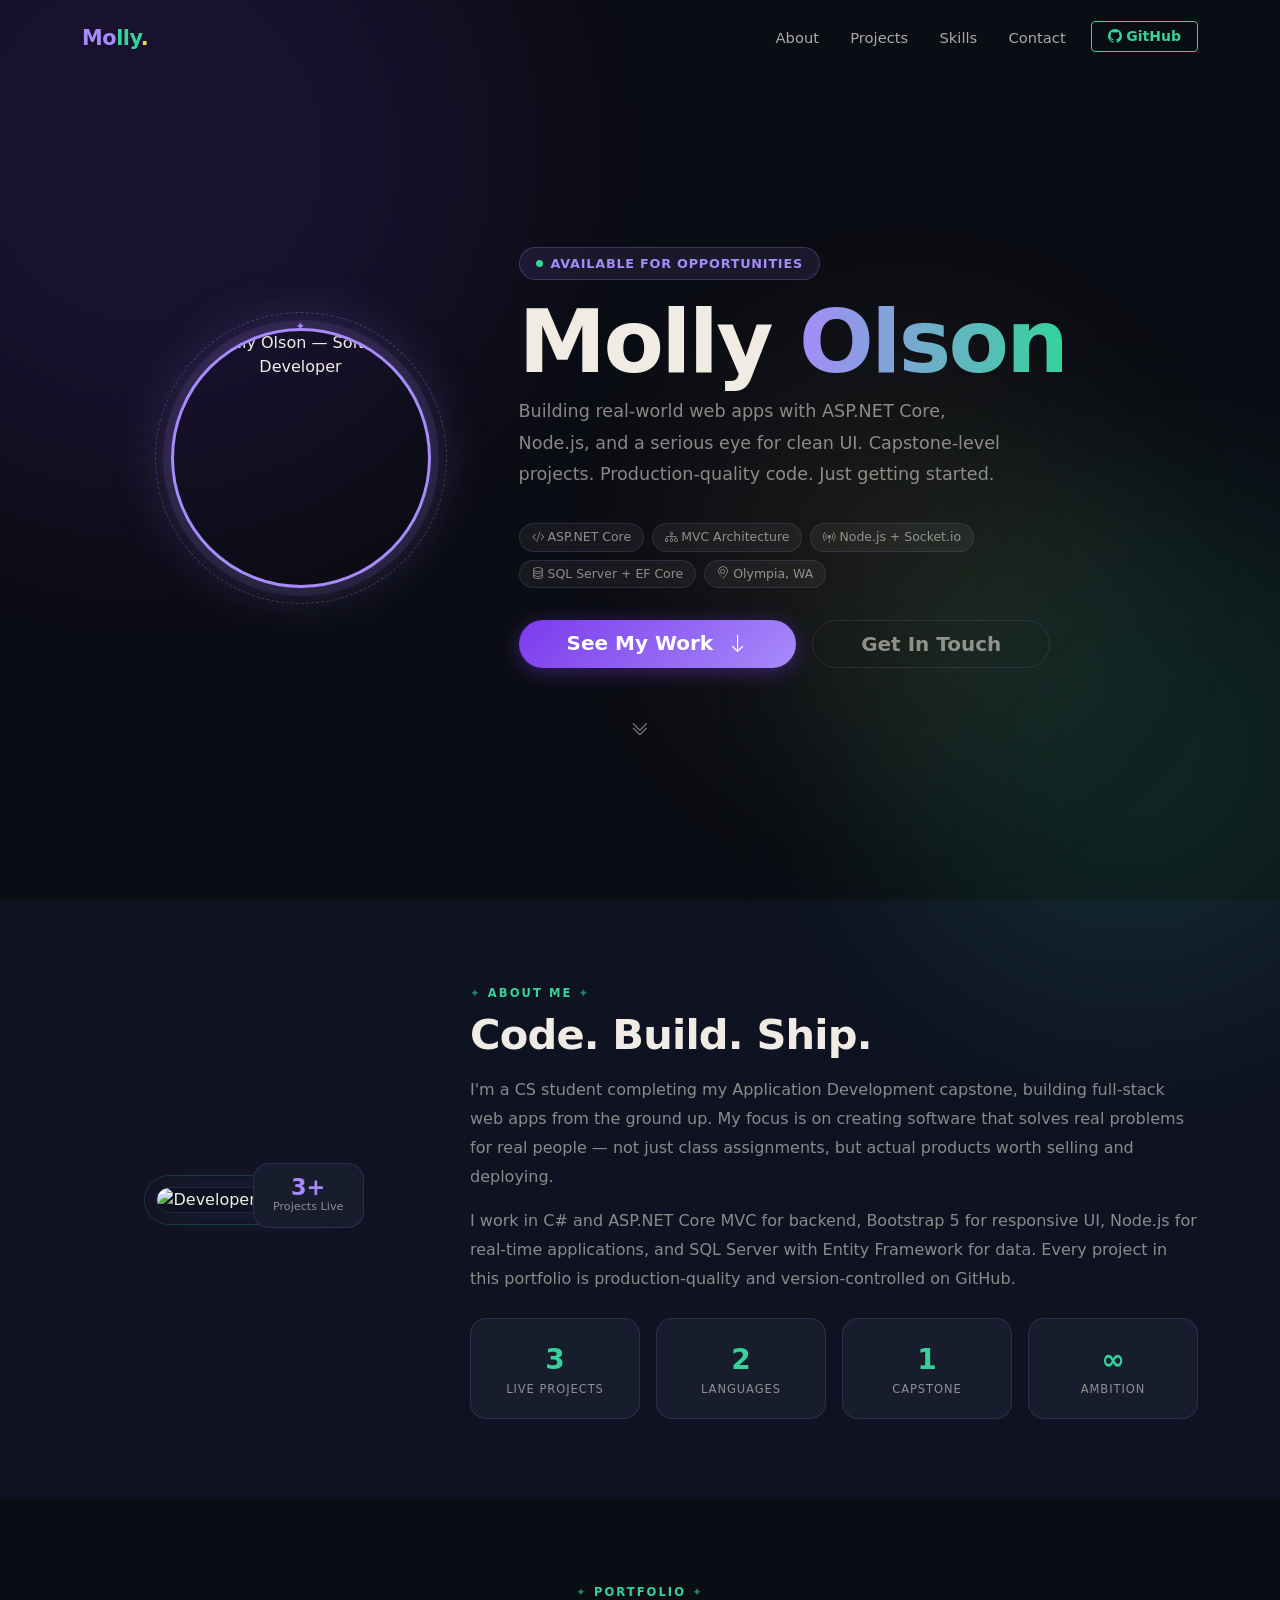
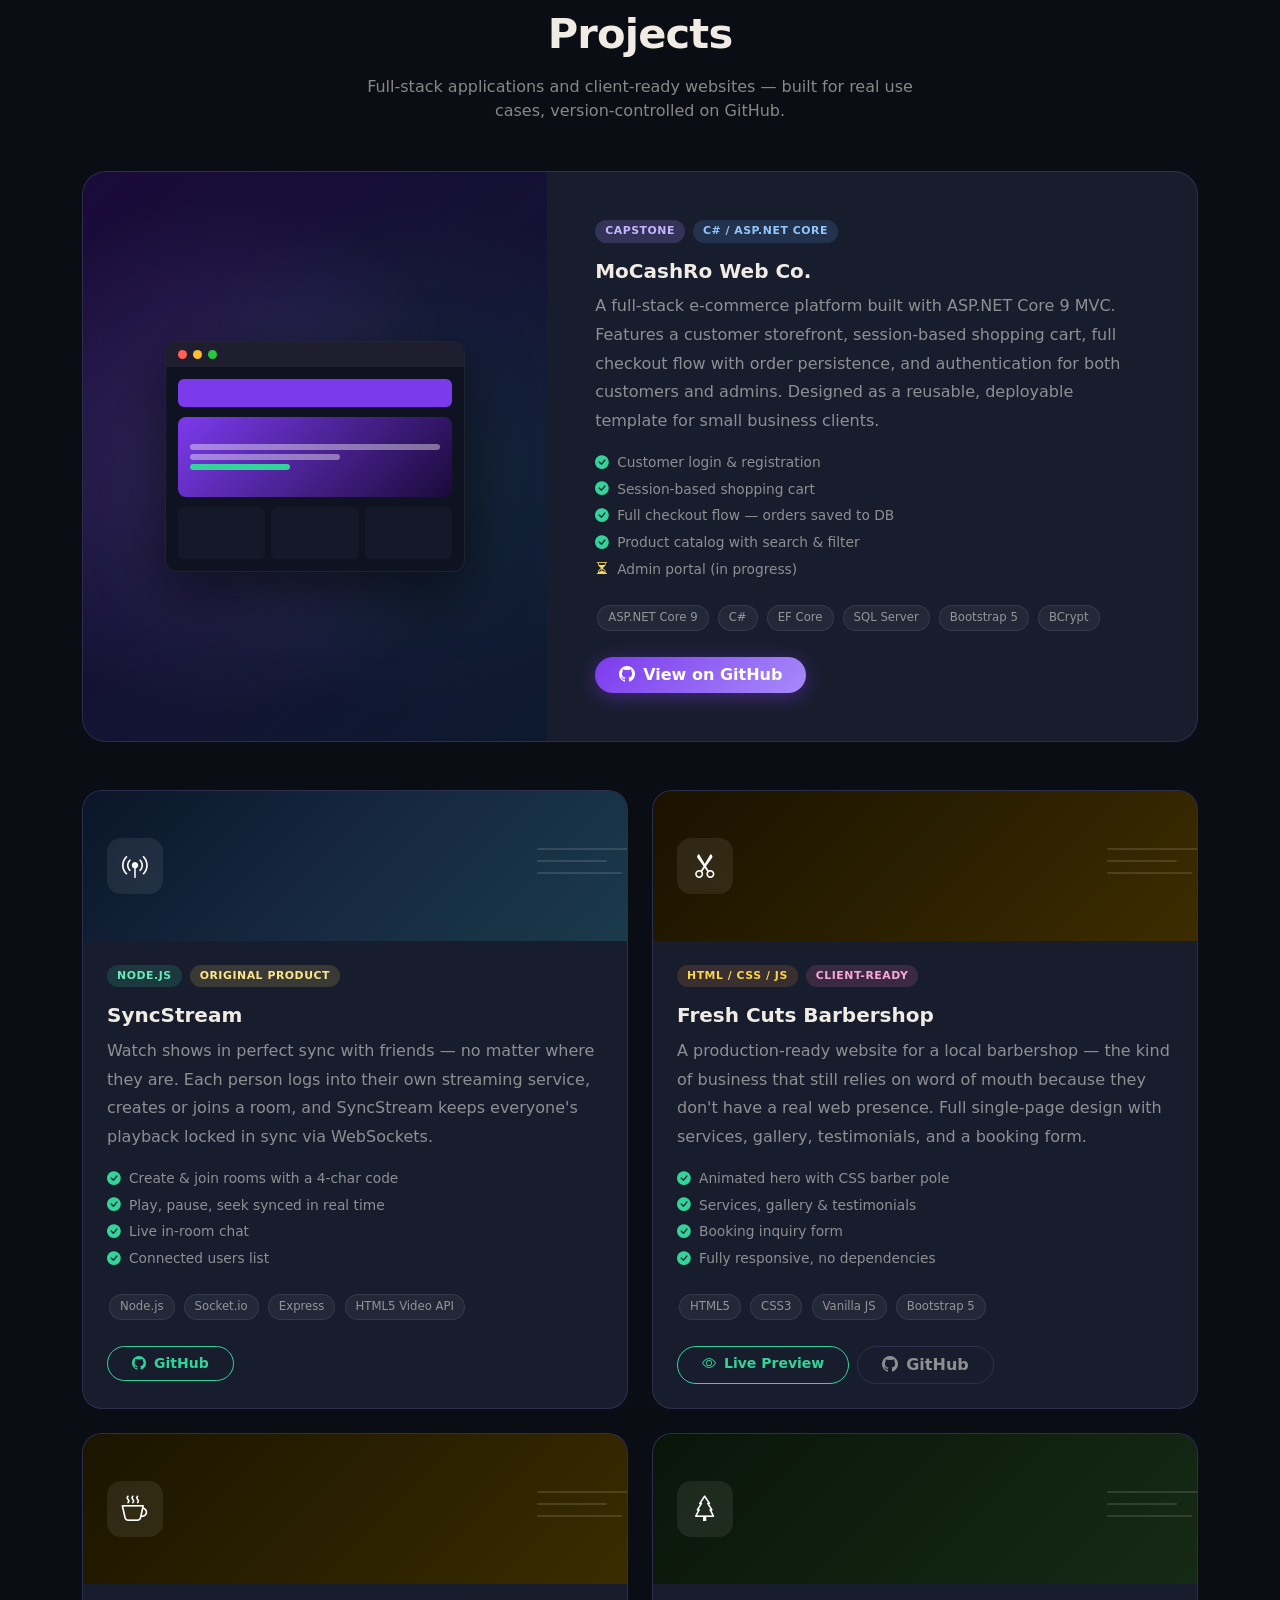
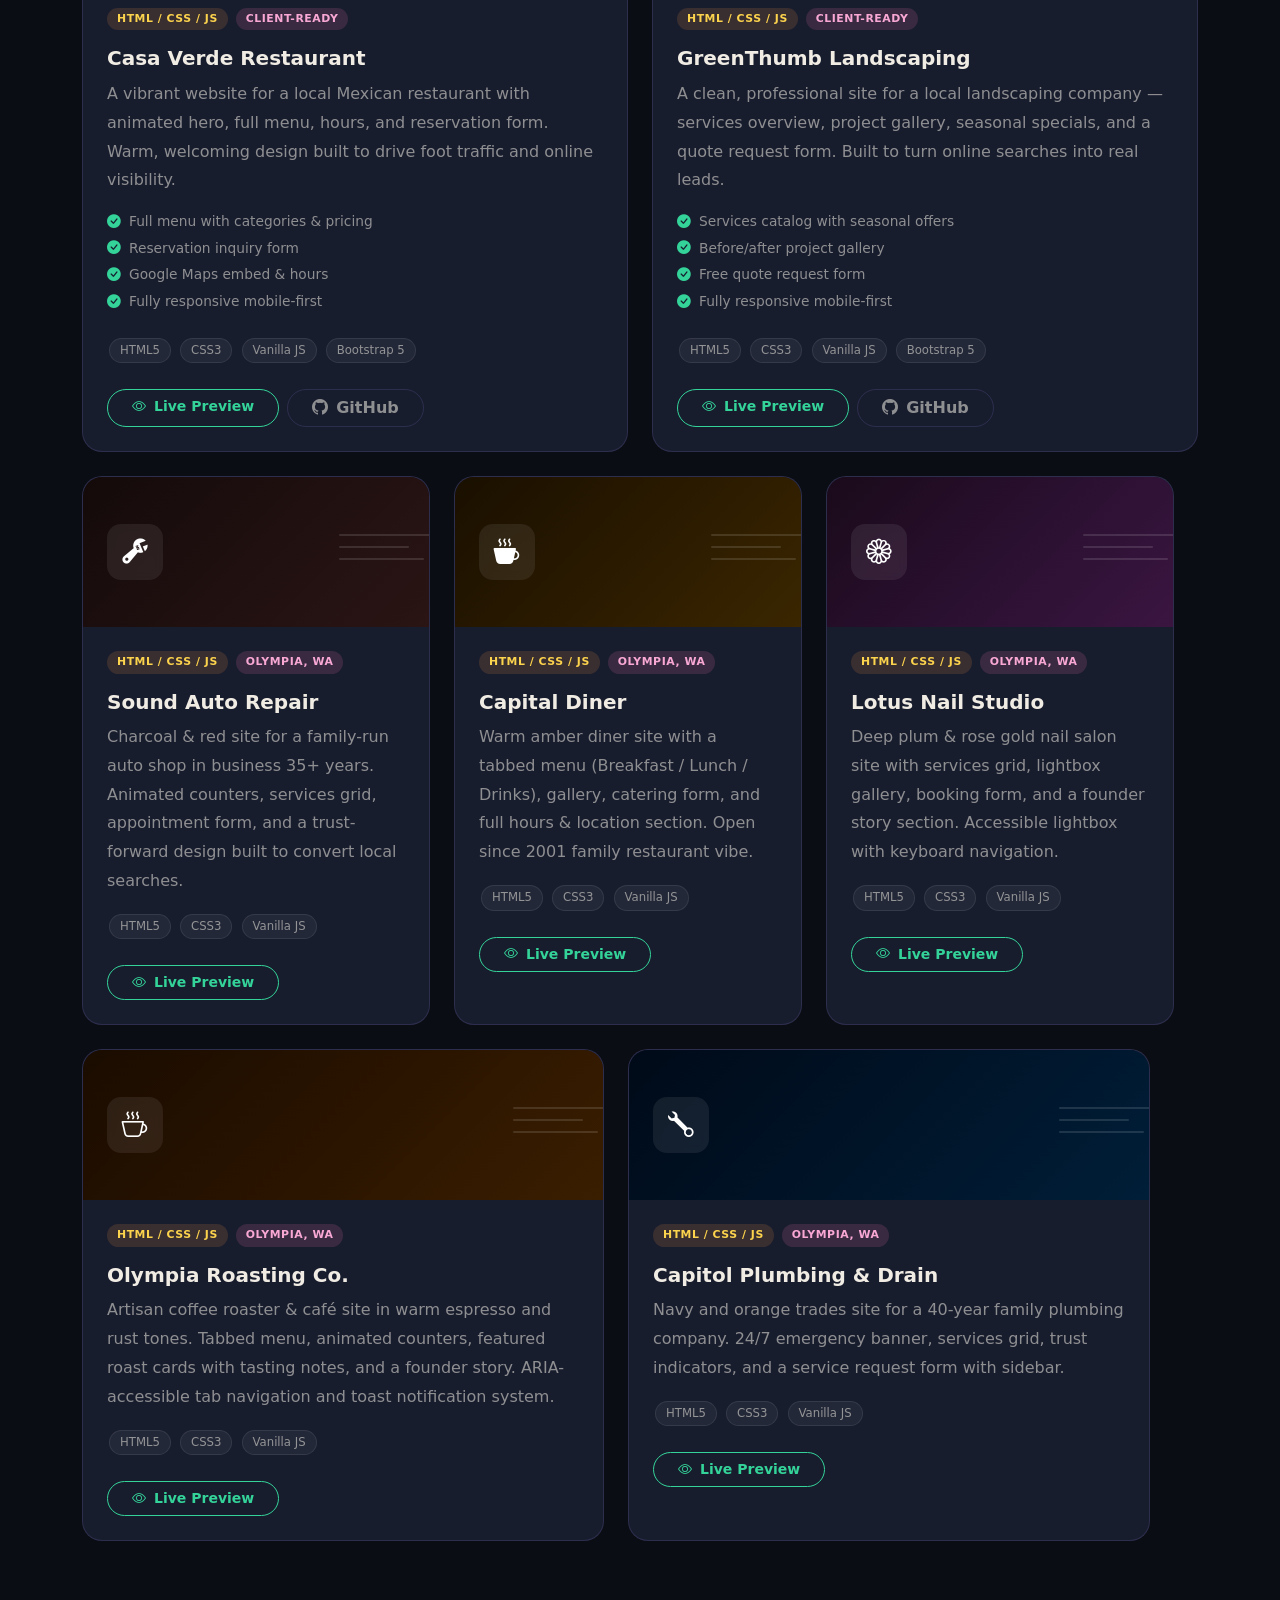
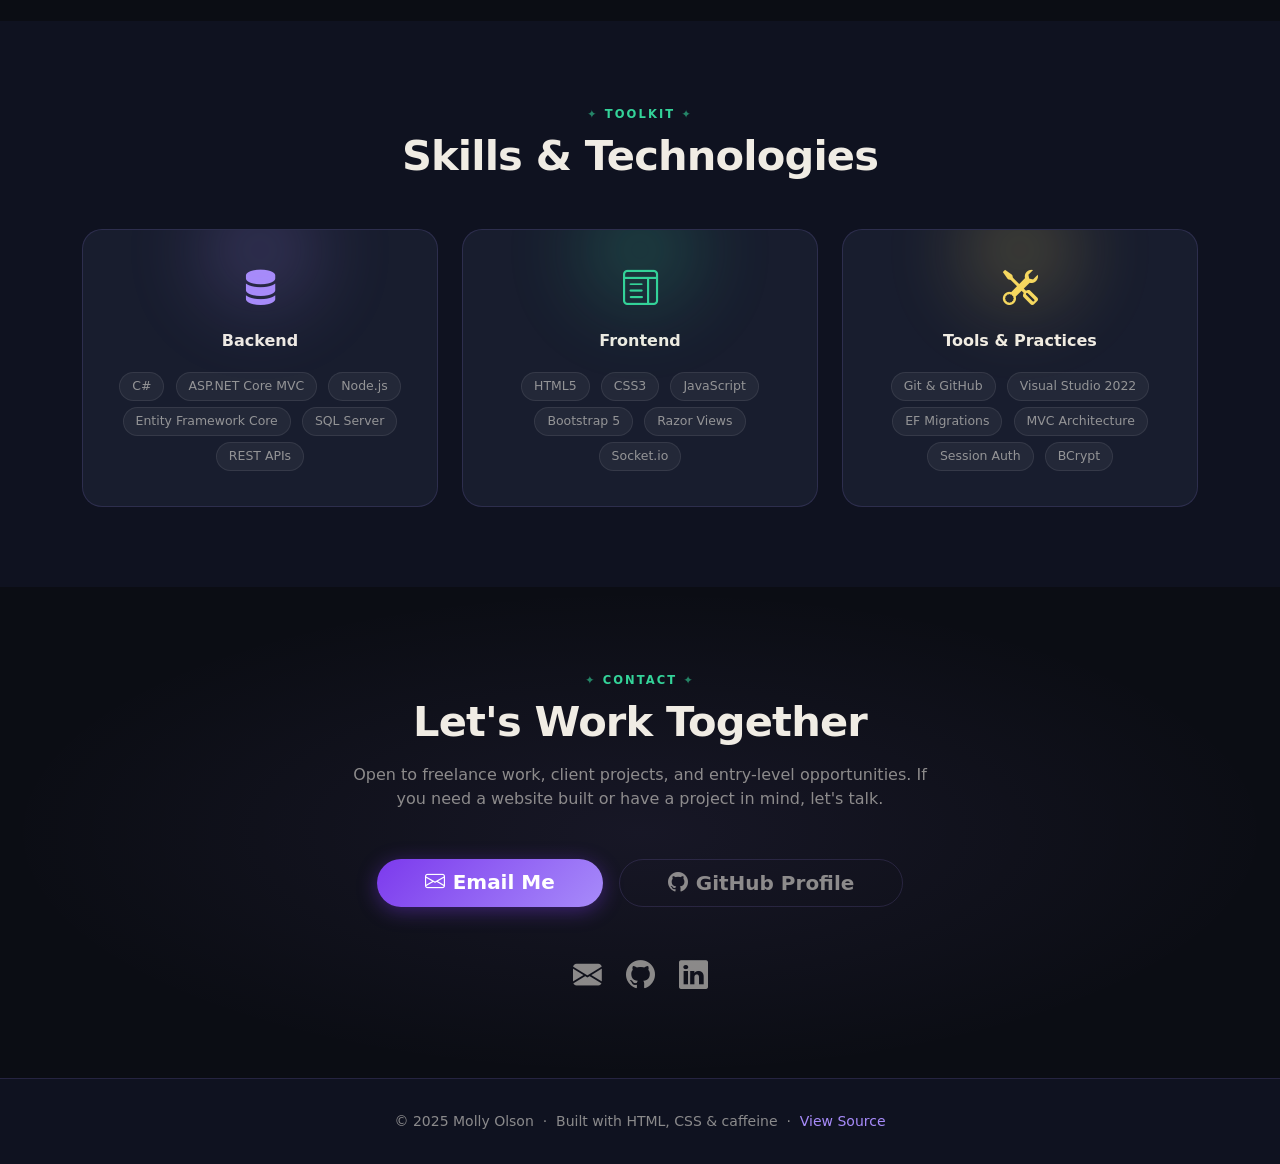
==== index.html @ 98852180 "Add Olympia Roasting Co. and Capitol Plumbing demo sites - OlympiaRoasting: artisan coffee shop, tab" ====
<!DOCTYPE html>
<html lang="en">
<head>
  <meta charset="UTF-8" />
  <meta name="viewport" content="width=device-width, initial-scale=1.0" />
  <title>Molly Olson — Software Developer</title>
  <link rel="stylesheet" href="https://cdn.jsdelivr.net/npm/bootstrap@5.3.3/dist/css/bootstrap.min.css" />
  <link rel="stylesheet" href="https://cdn.jsdelivr.net/npm/bootstrap-icons@1.11.3/font/bootstrap-icons.min.css" />
  <link rel="stylesheet" href="portfolio.css" />
</head>
<body>

  <!-- Ambient orbs (background atmosphere) -->
  <div class="orb orb-1"></div>
  <div class="orb orb-2"></div>
  <div class="orb orb-3"></div>

  <!-- ── Navbar ─────────────────────────────────────────────────────── -->
  <nav class="navbar navbar-expand-lg navbar-dark fixed-top" id="mainNav">
    <div class="container">
      <a class="navbar-brand" href="#hero">
        <span class="brand-text"><span class="b1">Mo</span><span class="b2">lly</span><span class="b3">.</span></span>
      </a>
      <button class="navbar-toggler border-0" type="button" data-bs-toggle="collapse" data-bs-target="#navLinks">
        <span class="navbar-toggler-icon"></span>
      </button>
      <div class="collapse navbar-collapse" id="navLinks">
        <ul class="navbar-nav ms-auto gap-1">
          <li class="nav-item"><a class="nav-link" href="#about">About</a></li>
          <li class="nav-item"><a class="nav-link" href="#projects">Projects</a></li>
          <li class="nav-item"><a class="nav-link" href="#skills">Skills</a></li>
          <li class="nav-item"><a class="nav-link" href="#contact">Contact</a></li>
          <li class="nav-item ms-2">
            <a class="btn btn-aurora btn-sm px-3" href="https://github.com/Molly-Olson" target="_blank" rel="noopener">
              <i class="bi bi-github me-1"></i>GitHub
            </a>
          </li>
        </ul>
      </div>
    </div>
  </nav>

  <!-- ── Hero ───────────────────────────────────────────────────────── -->
  <section id="hero" class="hero-section">
    <div class="container position-relative" style="z-index:1;">
      <div class="row align-items-center g-5 justify-content-center">

        <!-- Photo -->
        <div class="col-lg-4 text-center">
          <div class="hero-photo-wrap mx-auto" style="width:fit-content;">
            <div class="hero-photo-ring"></div>
            <img
              class="hero-photo"
              src="https://images.unsplash.com/photo-1573497019940-1c28c88b4f3e?w=300&h=300&fit=crop&crop=faces&auto=format"
              alt="Molly Olson — Software Developer"
            />
          </div>
        </div>

        <!-- Text -->
        <div class="col-lg-7">
          <div class="hero-label mb-3">
            <span class="dot"></span> Available for opportunities
          </div>
          <h1 class="hero-name">
            Molly <span class="shimmer">Olson</span>
          </h1>
          <p class="hero-sub">
            Building real-world web apps with ASP.NET Core, Node.js, and a serious eye for clean UI.
            Capstone-level projects. Production-quality code. Just getting started.
          </p>
          <div class="hero-chips">
            <span class="hero-chip"><i class="bi bi-code-slash me-1"></i>ASP.NET Core</span>
            <span class="hero-chip"><i class="bi bi-diagram-3 me-1"></i>MVC Architecture</span>
            <span class="hero-chip"><i class="bi bi-broadcast-pin me-1"></i>Node.js + Socket.io</span>
            <span class="hero-chip"><i class="bi bi-database me-1"></i>SQL Server + EF Core</span>
            <span class="hero-chip"><i class="bi bi-geo-alt me-1"></i>Olympia, WA</span>
          </div>
          <div class="d-flex gap-3 flex-wrap">
            <a href="#projects" class="btn btn-primary-glow btn-lg px-5 rounded-pill">
              See My Work <i class="bi bi-arrow-down ms-2"></i>
            </a>
            <a href="#contact" class="btn btn-ghost btn-lg px-5 rounded-pill">
              Get In Touch
            </a>
          </div>
        </div>

      </div>

      <div class="text-center mt-5 scroll-hint">
        <i class="bi bi-chevron-double-down"></i>
      </div>
    </div>
  </section>

  <!-- ── About ──────────────────────────────────────────────────────── -->
  <section id="about" class="py-6 bg-2">
    <div class="container">
      <div class="row align-items-center g-5">

        <!-- Photo frame -->
        <div class="col-lg-4 text-center">
          <div class="about-photo-frame mx-auto" style="width:fit-content;">
            <img
              class="about-photo"
              src="https://images.unsplash.com/photo-1517180102446-f3ece451e9d8?w=340&h=425&fit=crop&auto=format"
              alt="Developer workspace"
            />
            <div class="crystal-badge">
              <div class="num">3+</div>
              <div class="lbl">Projects Live</div>
            </div>
          </div>
        </div>

        <!-- Copy + stats -->
        <div class="col-lg-8">
          <span class="section-label">About Me</span>
          <h2 class="section-title">Code. Build. Ship.</h2>
          <p style="color:var(--muted);line-height:1.8;" class="mb-3">
            I'm a CS student completing my Application Development capstone, building full-stack web apps
            from the ground up. My focus is on creating software that solves real problems for real people —
            not just class assignments, but actual products worth selling and deploying.
          </p>
          <p style="color:var(--muted);line-height:1.8;" class="mb-4">
            I work in C# and ASP.NET Core MVC for backend, Bootstrap 5 for responsive UI, Node.js for
            real-time applications, and SQL Server with Entity Framework for data. Every project in this
            portfolio is production-quality and version-controlled on GitHub.
          </p>
          <div class="row g-3">
            <div class="col-6 col-sm-3">
              <div class="stat-crystal">
                <div class="num">3</div>
                <div class="lbl">Live Projects</div>
              </div>
            </div>
            <div class="col-6 col-sm-3">
              <div class="stat-crystal">
                <div class="num">2</div>
                <div class="lbl">Languages</div>
              </div>
            </div>
            <div class="col-6 col-sm-3">
              <div class="stat-crystal">
                <div class="num">1</div>
                <div class="lbl">Capstone</div>
              </div>
            </div>
            <div class="col-6 col-sm-3">
              <div class="stat-crystal">
                <div class="num">∞</div>
                <div class="lbl">Ambition</div>
              </div>
            </div>
          </div>
        </div>

      </div>
    </div>
  </section>

  <!-- ── Projects ───────────────────────────────────────────────────── -->
  <section id="projects" class="py-6">
    <div class="container">
      <div class="text-center mb-5">
        <span class="section-label">Portfolio</span>
        <h2 class="section-title">Projects</h2>
        <p style="color:var(--muted);max-width:560px;" class="mx-auto">
          Full-stack applications and client-ready websites — built for real use cases, version-controlled on GitHub.
        </p>
      </div>

      <!-- MoCashRoCo — Featured -->
      <div class="project-featured mb-5">
        <div class="row g-0 align-items-stretch">
          <div class="col-lg-5 project-featured-visual">
            <div class="mockup">
              <div class="mockup-bar"><span></span><span></span><span></span></div>
              <div class="mockup-body">
                <div class="mockup-nav"></div>
                <div class="mockup-hero-block">
                  <div class="mockup-line"></div>
                  <div class="mockup-line short"></div>
                  <div class="mockup-line accent"></div>
                </div>
                <div class="mockup-cards">
                  <div class="mockup-card"></div>
                  <div class="mockup-card"></div>
                  <div class="mockup-card"></div>
                </div>
              </div>
            </div>
          </div>
          <div class="col-lg-7">
            <div class="p-4 p-lg-5">
              <div class="d-flex align-items-center gap-2 mb-3">
                <span class="project-tag tag-capstone">Capstone</span>
                <span class="project-tag tag-csharp">C# / ASP.NET Core</span>
              </div>
              <h3 class="project-title">MoCashRo Web Co.</h3>
              <p style="color:var(--muted);line-height:1.8;" class="mb-3">
                A full-stack e-commerce platform built with ASP.NET Core 9 MVC. Features a customer storefront,
                session-based shopping cart, full checkout flow with order persistence, and authentication for
                both customers and admins. Designed as a reusable, deployable template for small business clients.
              </p>
              <div class="mb-4">
                <div class="feature-item"><i class="bi bi-check-circle-fill text-aurora"></i> Customer login &amp; registration</div>
                <div class="feature-item"><i class="bi bi-check-circle-fill text-aurora"></i> Session-based shopping cart</div>
                <div class="feature-item"><i class="bi bi-check-circle-fill text-aurora"></i> Full checkout flow — orders saved to DB</div>
                <div class="feature-item"><i class="bi bi-check-circle-fill text-aurora"></i> Product catalog with search &amp; filter</div>
                <div class="feature-item"><i class="bi bi-hourglass-split text-gold"></i> Admin portal (in progress)</div>
              </div>
              <div class="mb-4">
                <span class="tech-pill">ASP.NET Core 9</span>
                <span class="tech-pill">C#</span>
                <span class="tech-pill">EF Core</span>
                <span class="tech-pill">SQL Server</span>
                <span class="tech-pill">Bootstrap 5</span>
                <span class="tech-pill">BCrypt</span>
              </div>
              <a href="https://github.com/Molly-Olson/MoCashRoCo" target="_blank" rel="noopener" class="btn btn-primary-glow px-4 rounded-pill">
                <i class="bi bi-github me-2"></i>View on GitHub
              </a>
            </div>
          </div>
        </div>
      </div>

      <!-- SyncStream + FreshCuts -->
      <div class="row g-4 mb-4">

        <!-- SyncStream -->
        <div class="col-lg-6">
          <div class="project-card h-100">
            <div class="project-card-header sync-header">
              <div class="proj-icon"><i class="bi bi-broadcast-pin"></i></div>
              <div class="proj-lines">
                <span></span><span></span><span></span>
              </div>
            </div>
            <div class="p-4">
              <div class="d-flex gap-2 mb-3 flex-wrap">
                <span class="project-tag tag-node">Node.js</span>
                <span class="project-tag tag-idea">Original Product</span>
              </div>
              <h3 class="project-title">SyncStream</h3>
              <p style="color:var(--muted);line-height:1.8;" class="mb-3">
                Watch shows in perfect sync with friends — no matter where they are. Each person logs into
                their own streaming service, creates or joins a room, and SyncStream keeps everyone's
                playback locked in sync via WebSockets.
              </p>
              <div class="mb-4">
                <div class="feature-item"><i class="bi bi-check-circle-fill text-aurora"></i> Create &amp; join rooms with a 4-char code</div>
                <div class="feature-item"><i class="bi bi-check-circle-fill text-aurora"></i> Play, pause, seek synced in real time</div>
                <div class="feature-item"><i class="bi bi-check-circle-fill text-aurora"></i> Live in-room chat</div>
                <div class="feature-item"><i class="bi bi-check-circle-fill text-aurora"></i> Connected users list</div>
              </div>
              <div class="mb-4">
                <span class="tech-pill">Node.js</span>
                <span class="tech-pill">Socket.io</span>
                <span class="tech-pill">Express</span>
                <span class="tech-pill">HTML5 Video API</span>
              </div>
              <a href="https://github.com/Molly-Olson/SyncStream" target="_blank" rel="noopener" class="btn btn-aurora px-4 rounded-pill">
                <i class="bi bi-github me-2"></i>GitHub
              </a>
            </div>
          </div>
        </div>

        <!-- FreshCuts -->
        <div class="col-lg-6">
          <div class="project-card h-100">
            <div class="project-card-header fresh-header">
              <div class="proj-icon"><i class="bi bi-scissors"></i></div>
              <div class="proj-lines">
                <span></span><span></span><span></span>
              </div>
            </div>
            <div class="p-4">
              <div class="d-flex gap-2 mb-3 flex-wrap">
                <span class="project-tag tag-html">HTML / CSS / JS</span>
                <span class="project-tag tag-client">Client-Ready</span>
              </div>
              <h3 class="project-title">Fresh Cuts Barbershop</h3>
              <p style="color:var(--muted);line-height:1.8;" class="mb-3">
                A production-ready website for a local barbershop — the kind of business that still relies on
                word of mouth because they don't have a real web presence. Full single-page design with services,
                gallery, testimonials, and a booking form.
              </p>
              <div class="mb-4">
                <div class="feature-item"><i class="bi bi-check-circle-fill text-aurora"></i> Animated hero with CSS barber pole</div>
                <div class="feature-item"><i class="bi bi-check-circle-fill text-aurora"></i> Services, gallery &amp; testimonials</div>
                <div class="feature-item"><i class="bi bi-check-circle-fill text-aurora"></i> Booking inquiry form</div>
                <div class="feature-item"><i class="bi bi-check-circle-fill text-aurora"></i> Fully responsive, no dependencies</div>
              </div>
              <div class="mb-4">
                <span class="tech-pill">HTML5</span>
                <span class="tech-pill">CSS3</span>
                <span class="tech-pill">Vanilla JS</span>
                <span class="tech-pill">Bootstrap 5</span>
              </div>
              <div class="d-flex gap-2">
                <a href="FreshCuts/index.html" class="btn btn-aurora px-4 rounded-pill">
                  <i class="bi bi-eye me-2"></i>Live Preview
                </a>
                <a href="https://github.com/Molly-Olson/Portfolio" target="_blank" rel="noopener" class="btn btn-ghost px-4 rounded-pill">
                  <i class="bi bi-github me-2"></i>GitHub
                </a>
              </div>
            </div>
          </div>
        </div>

      </div>

      <!-- CasaVerde + GreenThumb -->
      <div class="row g-4">

        <!-- CasaVerde -->
        <div class="col-lg-6">
          <div class="project-card h-100">
            <div class="project-card-header" style="background:linear-gradient(135deg,#1a1500,#2a2000,#3a2c00);">
              <div class="proj-icon"><i class="bi bi-cup-hot"></i></div>
              <div class="proj-lines">
                <span></span><span></span><span></span>
              </div>
            </div>
            <div class="p-4">
              <div class="d-flex gap-2 mb-3 flex-wrap">
                <span class="project-tag tag-html">HTML / CSS / JS</span>
                <span class="project-tag tag-client">Client-Ready</span>
              </div>
              <h3 class="project-title">Casa Verde Restaurant</h3>
              <p style="color:var(--muted);line-height:1.8;" class="mb-3">
                A vibrant website for a local Mexican restaurant with animated hero, full menu, hours, and
                reservation form. Warm, welcoming design built to drive foot traffic and online visibility.
              </p>
              <div class="mb-4">
                <div class="feature-item"><i class="bi bi-check-circle-fill text-aurora"></i> Full menu with categories &amp; pricing</div>
                <div class="feature-item"><i class="bi bi-check-circle-fill text-aurora"></i> Reservation inquiry form</div>
                <div class="feature-item"><i class="bi bi-check-circle-fill text-aurora"></i> Google Maps embed &amp; hours</div>
                <div class="feature-item"><i class="bi bi-check-circle-fill text-aurora"></i> Fully responsive mobile-first</div>
              </div>
              <div class="mb-4">
                <span class="tech-pill">HTML5</span>
                <span class="tech-pill">CSS3</span>
                <span class="tech-pill">Vanilla JS</span>
                <span class="tech-pill">Bootstrap 5</span>
              </div>
              <div class="d-flex gap-2">
                <a href="CasaVerde/index.html" class="btn btn-aurora px-4 rounded-pill">
                  <i class="bi bi-eye me-2"></i>Live Preview
                </a>
                <a href="https://github.com/Molly-Olson/Portfolio" target="_blank" rel="noopener" class="btn btn-ghost px-4 rounded-pill">
                  <i class="bi bi-github me-2"></i>GitHub
                </a>
              </div>
            </div>
          </div>
        </div>

        <!-- GreenThumb -->
        <div class="col-lg-6">
          <div class="project-card h-100">
            <div class="project-card-header" style="background:linear-gradient(135deg,#0a150a,#0f200f,#152a15);">
              <div class="proj-icon"><i class="bi bi-tree"></i></div>
              <div class="proj-lines">
                <span></span><span></span><span></span>
              </div>
            </div>
            <div class="p-4">
              <div class="d-flex gap-2 mb-3 flex-wrap">
                <span class="project-tag tag-html">HTML / CSS / JS</span>
                <span class="project-tag tag-client">Client-Ready</span>
              </div>
              <h3 class="project-title">GreenThumb Landscaping</h3>
              <p style="color:var(--muted);line-height:1.8;" class="mb-3">
                A clean, professional site for a local landscaping company — services overview, project gallery,
                seasonal specials, and a quote request form. Built to turn online searches into real leads.
              </p>
              <div class="mb-4">
                <div class="feature-item"><i class="bi bi-check-circle-fill text-aurora"></i> Services catalog with seasonal offers</div>
                <div class="feature-item"><i class="bi bi-check-circle-fill text-aurora"></i> Before/after project gallery</div>
                <div class="feature-item"><i class="bi bi-check-circle-fill text-aurora"></i> Free quote request form</div>
                <div class="feature-item"><i class="bi bi-check-circle-fill text-aurora"></i> Fully responsive mobile-first</div>
              </div>
              <div class="mb-4">
                <span class="tech-pill">HTML5</span>
                <span class="tech-pill">CSS3</span>
                <span class="tech-pill">Vanilla JS</span>
                <span class="tech-pill">Bootstrap 5</span>
              </div>
              <div class="d-flex gap-2">
                <a href="GreenThumb/index.html" class="btn btn-aurora px-4 rounded-pill">
                  <i class="bi bi-eye me-2"></i>Live Preview
                </a>
                <a href="https://github.com/Molly-Olson/Portfolio" target="_blank" rel="noopener" class="btn btn-ghost px-4 rounded-pill">
                  <i class="bi bi-github me-2"></i>GitHub
                </a>
              </div>
            </div>
          </div>
        </div>

      <!-- SoundAuto + CapitalDiner + LotusNails (Olympia demo sites) -->
      <div class="row g-4 mt-0">

        <!-- Sound Auto Repair -->
        <div class="col-lg-4">
          <div class="project-card h-100">
            <div class="project-card-header" style="background:linear-gradient(135deg,#140a0a,#201010,#2a1414);">
              <div class="proj-icon"><i class="bi bi-wrench-adjustable"></i></div>
              <div class="proj-lines"><span></span><span></span><span></span></div>
            </div>
            <div class="p-4">
              <div class="d-flex gap-2 mb-3 flex-wrap">
                <span class="project-tag tag-html">HTML / CSS / JS</span>
                <span class="project-tag tag-client">Olympia, WA</span>
              </div>
              <h3 class="project-title">Sound Auto Repair</h3>
              <p style="color:var(--muted);line-height:1.8;" class="mb-3">
                Charcoal &amp; red site for a family-run auto shop in business 35+ years. Animated counters,
                services grid, appointment form, and a trust-forward design built to convert local searches.
              </p>
              <div class="mb-4">
                <span class="tech-pill">HTML5</span>
                <span class="tech-pill">CSS3</span>
                <span class="tech-pill">Vanilla JS</span>
              </div>
              <a href="SoundAuto/index.html" class="btn btn-aurora px-4 rounded-pill">
                <i class="bi bi-eye me-2"></i>Live Preview
              </a>
            </div>
          </div>
        </div>

        <!-- Capital Diner -->
        <div class="col-lg-4">
          <div class="project-card h-100">
            <div class="project-card-header" style="background:linear-gradient(135deg,#1a1000,#2a1a00,#3a2600);">
              <div class="proj-icon"><i class="bi bi-cup-hot-fill"></i></div>
              <div class="proj-lines"><span></span><span></span><span></span></div>
            </div>
            <div class="p-4">
              <div class="d-flex gap-2 mb-3 flex-wrap">
                <span class="project-tag tag-html">HTML / CSS / JS</span>
                <span class="project-tag tag-client">Olympia, WA</span>
              </div>
              <h3 class="project-title">Capital Diner</h3>
              <p style="color:var(--muted);line-height:1.8;" class="mb-3">
                Warm amber diner site with a tabbed menu (Breakfast / Lunch / Drinks), gallery, catering
                form, and full hours &amp; location section. Open since 2001 family restaurant vibe.
              </p>
              <div class="mb-4">
                <span class="tech-pill">HTML5</span>
                <span class="tech-pill">CSS3</span>
                <span class="tech-pill">Vanilla JS</span>
              </div>
              <a href="CapitalDiner/index.html" class="btn btn-aurora px-4 rounded-pill">
                <i class="bi bi-eye me-2"></i>Live Preview
              </a>
            </div>
          </div>
        </div>

        <!-- Lotus Nail Studio -->
        <div class="col-lg-4">
          <div class="project-card h-100">
            <div class="project-card-header" style="background:linear-gradient(135deg,#1a0a1a,#2a1030,#3a1540);">
              <div class="proj-icon"><i class="bi bi-flower1"></i></div>
              <div class="proj-lines"><span></span><span></span><span></span></div>
            </div>
            <div class="p-4">
              <div class="d-flex gap-2 mb-3 flex-wrap">
                <span class="project-tag tag-html">HTML / CSS / JS</span>
                <span class="project-tag tag-client">Olympia, WA</span>
              </div>
              <h3 class="project-title">Lotus Nail Studio</h3>
              <p style="color:var(--muted);line-height:1.8;" class="mb-3">
                Deep plum &amp; rose gold nail salon site with services grid, lightbox gallery, booking form,
                and a founder story section. Accessible lightbox with keyboard navigation.
              </p>
              <div class="mb-4">
                <span class="tech-pill">HTML5</span>
                <span class="tech-pill">CSS3</span>
                <span class="tech-pill">Vanilla JS</span>
              </div>
              <a href="LotusNails/index.html" class="btn btn-aurora px-4 rounded-pill">
                <i class="bi bi-eye me-2"></i>Live Preview
              </a>
            </div>
          </div>
        </div>

        <!-- Olympia Roasting + Capitol Plumbing -->
        <div class="row g-4 mt-0">

          <!-- Olympia Roasting Co. -->
          <div class="col-lg-6">
            <div class="project-card h-100">
              <div class="project-card-header" style="background:linear-gradient(135deg,#1a0c00,#2a1400,#3a1e00);">
                <div class="proj-icon"><i class="bi bi-cup-hot"></i></div>
                <div class="proj-lines"><span></span><span></span><span></span></div>
              </div>
              <div class="p-4">
                <div class="d-flex gap-2 mb-3 flex-wrap">
                  <span class="project-tag tag-html">HTML / CSS / JS</span>
                  <span class="project-tag tag-client">Olympia, WA</span>
                </div>
                <h3 class="project-title">Olympia Roasting Co.</h3>
                <p style="color:var(--muted);line-height:1.8;" class="mb-3">
                  Artisan coffee roaster &amp; café site in warm espresso and rust tones. Tabbed menu,
                  animated counters, featured roast cards with tasting notes, and a founder story.
                  ARIA-accessible tab navigation and toast notification system.
                </p>
                <div class="mb-4">
                  <span class="tech-pill">HTML5</span>
                  <span class="tech-pill">CSS3</span>
                  <span class="tech-pill">Vanilla JS</span>
                </div>
                <a href="OlympiaRoasting/index.html" class="btn btn-aurora px-4 rounded-pill">
                  <i class="bi bi-eye me-2"></i>Live Preview
                </a>
              </div>
            </div>
          </div>

          <!-- Capitol Plumbing -->
          <div class="col-lg-6">
            <div class="project-card h-100">
              <div class="project-card-header" style="background:linear-gradient(135deg,#000a18,#001428,#001e38);">
                <div class="proj-icon"><i class="bi bi-wrench"></i></div>
                <div class="proj-lines"><span></span><span></span><span></span></div>
              </div>
              <div class="p-4">
                <div class="d-flex gap-2 mb-3 flex-wrap">
                  <span class="project-tag tag-html">HTML / CSS / JS</span>
                  <span class="project-tag tag-client">Olympia, WA</span>
                </div>
                <h3 class="project-title">Capitol Plumbing &amp; Drain</h3>
                <p style="color:var(--muted);line-height:1.8;" class="mb-3">
                  Navy and orange trades site for a 40-year family plumbing company. 24/7 emergency
                  banner, services grid, trust indicators, and a service request form with sidebar.
                </p>
                <div class="mb-4">
                  <span class="tech-pill">HTML5</span>
                  <span class="tech-pill">CSS3</span>
                  <span class="tech-pill">Vanilla JS</span>
                </div>
                <a href="CapitolPlumbing/index.html" class="btn btn-aurora px-4 rounded-pill">
                  <i class="bi bi-eye me-2"></i>Live Preview
                </a>
              </div>
            </div>
          </div>

        </div>

    </div>
  </section>

  <!-- ── Skills ─────────────────────────────────────────────────────── -->
  <section id="skills" class="py-6 bg-2">
    <div class="container">
      <div class="text-center mb-5">
        <span class="section-label">Toolkit</span>
        <h2 class="section-title">Skills &amp; Technologies</h2>
      </div>
      <div class="row g-4">

        <div class="col-md-4">
          <div class="skills-crystal s1">
            <i class="bi bi-server skills-icon"></i>
            <h5 class="skills-title">Backend</h5>
            <div>
              <span class="skill-gem">C#</span>
              <span class="skill-gem">ASP.NET Core MVC</span>
              <span class="skill-gem">Node.js</span>
              <span class="skill-gem">Entity Framework Core</span>
              <span class="skill-gem">SQL Server</span>
              <span class="skill-gem">REST APIs</span>
            </div>
          </div>
        </div>

        <div class="col-md-4">
          <div class="skills-crystal s2">
            <i class="bi bi-layout-text-window skills-icon"></i>
            <h5 class="skills-title">Frontend</h5>
            <div>
              <span class="skill-gem">HTML5</span>
              <span class="skill-gem">CSS3</span>
              <span class="skill-gem">JavaScript</span>
              <span class="skill-gem">Bootstrap 5</span>
              <span class="skill-gem">Razor Views</span>
              <span class="skill-gem">Socket.io</span>
            </div>
          </div>
        </div>

        <div class="col-md-4">
          <div class="skills-crystal s3">
            <i class="bi bi-tools skills-icon"></i>
            <h5 class="skills-title">Tools &amp; Practices</h5>
            <div>
              <span class="skill-gem">Git &amp; GitHub</span>
              <span class="skill-gem">Visual Studio 2022</span>
              <span class="skill-gem">EF Migrations</span>
              <span class="skill-gem">MVC Architecture</span>
              <span class="skill-gem">Session Auth</span>
              <span class="skill-gem">BCrypt</span>
            </div>
          </div>
        </div>

      </div>
    </div>
  </section>

  <!-- ── Contact ────────────────────────────────────────────────────── -->
  <section id="contact" class="py-6 contact-glow">
    <div class="container">
      <div class="text-center mx-auto" style="max-width:600px;">
        <span class="section-label">Contact</span>
        <h2 class="section-title">Let's Work Together</h2>
        <p style="color:var(--muted);" class="mb-5">
          Open to freelance work, client projects, and entry-level opportunities.
          If you need a website built or have a project in mind, let's talk.
        </p>
        <div class="d-flex justify-content-center gap-3 flex-wrap mb-5">
          <a href="mailto:olsonm85@gmail.com" class="btn btn-primary-glow btn-lg px-5 rounded-pill">
            <i class="bi bi-envelope me-2"></i>Email Me
          </a>
          <a href="https://github.com/Molly-Olson" target="_blank" rel="noopener" class="btn btn-ghost btn-lg px-5 rounded-pill">
            <i class="bi bi-github me-2"></i>GitHub Profile
          </a>
        </div>
        <div class="d-flex justify-content-center gap-4">
          <a href="mailto:olsonm85@gmail.com" class="contact-icon" title="Email">
            <i class="bi bi-envelope-fill"></i>
          </a>
          <a href="https://github.com/Molly-Olson" target="_blank" rel="noopener" class="contact-icon" title="GitHub">
            <i class="bi bi-github"></i>
          </a>
          <a href="https://linkedin.com/in/molly-olson" target="_blank" rel="noopener" class="contact-icon" title="LinkedIn">
            <i class="bi bi-linkedin"></i>
          </a>
        </div>
      </div>
    </div>
  </section>

  <!-- ── Footer ─────────────────────────────────────────────────────── -->
  <footer class="site-footer">
    <p class="mb-0" style="color:var(--muted);font-size:.875rem;">
      &copy; 2025 Molly Olson &nbsp;·&nbsp; Built with HTML, CSS &amp; caffeine
      &nbsp;·&nbsp; <a href="https://github.com/Molly-Olson/Portfolio" target="_blank" rel="noopener" class="text-amethyst text-decoration-none">View Source</a>
    </p>
  </footer>

  <script src="https://cdn.jsdelivr.net/npm/bootstrap@5.3.3/dist/js/bootstrap.bundle.min.js"></script>
  <script src="portfolio.js"></script>
</body>
</html>
---- portfolio.css ----
:root {
  --bg-1:       #0b0d14;
  --bg-2:       #0f1220;
  --bg-3:       #141828;
  --bg-card:    #181d2e;
  --amethyst:   #a78bfa;
  --amethyst-d: #7c3aed;
  --aurora:     #34d399;
  --gold:       #f6d860;
  --rose:       #f9a8d4;
  --cream:      #f0ece4;
  --muted:      rgba(240,236,228,0.55);
  --border:     rgba(167,139,250,0.15);
}

*, *::before, *::after { box-sizing: border-box; }
html { scroll-behavior: smooth; }

body {
  background: var(--bg-1);
  color: var(--cream);
  font-family: 'Segoe UI', system-ui, sans-serif;
  overflow-x: hidden;
}

.py-6 { padding-top: 5rem; padding-bottom: 5rem; }
.bg-2 { background: var(--bg-2); }
.text-aurora  { color: var(--aurora) !important; }
.text-amethyst{ color: var(--amethyst) !important; }
.text-gold    { color: var(--gold) !important; }
.text-muted-soft { color: var(--muted); }

/* ── Ambient orbs (background atmosphere) ───────────────────────────── */
.orb {
  position: fixed;
  border-radius: 50%;
  filter: blur(100px);
  opacity: 0.12;
  pointer-events: none;
  z-index: 0;
  animation: drift 18s ease-in-out infinite alternate;
}
.orb-1 { width:700px;height:700px;background:var(--amethyst-d);top:-200px;left:-200px; animation-duration:20s; }
.orb-2 { width:500px;height:500px;background:var(--aurora);bottom:-100px;right:-100px; animation-duration:25s;animation-delay:-8s; }
.orb-3 { width:400px;height:400px;background:var(--gold);top:40%;left:55%; animation-duration:30s;animation-delay:-14s;opacity:.07; }

@keyframes drift {
  from { transform: translate(0,0) scale(1); }
  to   { transform: translate(40px,30px) scale(1.08); }
}

/* ── Navbar ──────────────────────────────────────────────────────────── */
#mainNav {
  background: transparent;
  transition: background .35s, backdrop-filter .35s, box-shadow .35s;
  padding: 1.1rem 0;
  position: fixed; top:0; left:0; right:0; z-index:100;
}
#mainNav.scrolled {
  background: rgba(11,13,20,0.88);
  backdrop-filter: blur(16px);
  box-shadow: 0 1px 0 var(--border);
  padding: .65rem 0;
}
.brand-text { font-size:1.3rem; font-weight:800; letter-spacing:-.02em; }
.brand-text .b1 { color: var(--amethyst); }
.brand-text .b2 { color: var(--aurora); }
.brand-text .b3 { color: var(--gold); }
#mainNav .nav-link {
  color: rgba(240,236,228,0.7) !important;
  font-weight:500; font-size:.92rem;
  padding: .4rem .85rem !important;
  transition: color .2s;
  position: relative;
}
#mainNav .nav-link::after {
  content:''; position:absolute; bottom:0; left:.85rem; right:.85rem;
  height:1px; background:var(--aurora); transform:scaleX(0);
  transition: transform .25s; transform-origin: left;
}
#mainNav .nav-link:hover, #mainNav .nav-link.active {
  color: var(--cream) !important;
}
#mainNav .nav-link:hover::after, #mainNav .nav-link.active::after { transform:scaleX(1); }

.btn-aurora {
  background: transparent;
  border: 1.5px solid var(--aurora);
  color: var(--aurora);
  font-weight: 600; font-size:.875rem;
  transition: background .2s, color .2s, box-shadow .2s;
}
.btn-aurora:hover {
  background: var(--aurora);
  color: var(--bg-1);
  box-shadow: 0 0 20px rgba(52,211,153,.35);
}

/* ── Hero ────────────────────────────────────────────────────────────── */
.hero-section {
  min-height: 100vh;
  display: flex; align-items: center;
  position: relative; overflow: hidden;
  padding-top: 90px;
}
.hero-photo-wrap {
  position: relative;
  display: inline-block;
}
.hero-photo {
  width: 260px; height: 260px;
  border-radius: 50%;
  object-fit: cover;
  border: 3px solid var(--amethyst);
  box-shadow: 0 0 0 8px rgba(167,139,250,.1), 0 0 60px rgba(167,139,250,.25);
  display: block;
}
.hero-photo-ring {
  position: absolute; inset: -16px;
  border-radius: 50%;
  border: 1px dashed rgba(167,139,250,.3);
  animation: spin 20s linear infinite;
}
.hero-photo-ring::before {
  content:'✦'; position:absolute; top:6px; left:50%; transform:translateX(-50%);
  color:var(--amethyst); font-size:.7rem;
}
@keyframes spin { to { transform: rotate(360deg); } }

.hero-label {
  display: inline-flex; align-items: center; gap:8px;
  background: rgba(167,139,250,.1);
  border: 1px solid rgba(167,139,250,.25);
  color: var(--amethyst);
  padding: .35rem 1rem; border-radius:100px;
  font-size:.8rem; font-weight:600; letter-spacing:.06em; text-transform:uppercase;
  margin-bottom: 1rem;
}
.hero-label .dot {
  width:7px;height:7px;border-radius:50%;background:var(--aurora);
  animation: pulse 2s infinite;
}
@keyframes pulse { 0%,100%{opacity:1;transform:scale(1)} 50%{opacity:.4;transform:scale(1.4)} }

.hero-name {
  font-size: clamp(2.8rem, 7vw, 5.5rem);
  font-weight: 800;
  letter-spacing: -.03em;
  line-height: 1.05;
  margin-bottom: .5rem;
}
.hero-name .shimmer {
  background: linear-gradient(90deg, var(--amethyst), var(--aurora), var(--gold), var(--amethyst));
  background-size: 300% 100%;
  -webkit-background-clip: text;
  -webkit-text-fill-color: transparent;
  background-clip: text;
  animation: shimmer 5s linear infinite;
}
@keyframes shimmer { to { background-position: -300% center; } }

.hero-sub {
  font-size:1.1rem; color:var(--muted); line-height:1.8;
  max-width:500px; margin-bottom:2rem;
}
.hero-chips { display:flex; flex-wrap:wrap; gap:8px; margin-bottom:2rem; }
.hero-chip {
  background:rgba(255,255,255,.05);
  border:1px solid var(--border);
  color:var(--muted); font-size:.78rem;
  padding:4px 12px; border-radius:100px;
}
.btn-primary-glow {
  background: linear-gradient(135deg, var(--amethyst-d), var(--amethyst));
  border:none; color:#fff; font-weight:700;
  box-shadow: 0 4px 20px rgba(124,58,237,.4);
  transition: box-shadow .2s, transform .2s;
}
.btn-primary-glow:hover {
  box-shadow: 0 6px 30px rgba(124,58,237,.6);
  transform: translateY(-2px); color:#fff;
}
.btn-ghost {
  background:transparent;
  border:1.5px solid var(--border);
  color:var(--muted); font-weight:600;
  transition: border-color .2s, color .2s;
}
.btn-ghost:hover { border-color:var(--amethyst); color:var(--cream); }

.scroll-hint { color:var(--muted); font-size:1.1rem; animation:bob 2s infinite; }
@keyframes bob { 0%,100%{transform:translateY(0)} 50%{transform:translateY(8px)} }

/* ── Section labels ──────────────────────────────────────────────────── */
.section-label {
  display:inline-block; font-size:.72rem; font-weight:700;
  letter-spacing:.18em; text-transform:uppercase;
  color:var(--aurora); margin-bottom:.5rem;
}
.section-label::before { content:'✦ '; opacity:.6; }
.section-label::after  { content:' ✦'; opacity:.6; }

.section-title {
  font-size:clamp(1.8rem,4vw,2.6rem);
  font-weight:800; letter-spacing:-.02em; margin-bottom:1rem;
}
.divider {
  width:60px; height:3px;
  background: linear-gradient(90deg,var(--amethyst),var(--aurora));
  border-radius:2px; margin:0 auto 1.5rem;
}

/* ── About ───────────────────────────────────────────────────────────── */
.about-photo {
  width:100%; max-width:340px;
  border-radius:24px;
  object-fit:cover; aspect-ratio:4/5;
  border:1px solid var(--border);
  box-shadow: 0 0 40px rgba(167,139,250,.15);
}
.about-photo-frame {
  position:relative; display:inline-block;
}
.about-photo-frame::before {
  content:''; position:absolute; inset:-12px;
  border:1px solid rgba(52,211,153,.2);
  border-radius:30px; pointer-events:none;
}
.crystal-badge {
  position:absolute; bottom:-16px; right:-16px;
  background:var(--bg-card);
  border:1px solid var(--border);
  border-radius:16px; padding:.75rem 1.2rem;
  backdrop-filter:blur(8px);
}
.crystal-badge .num { font-size:1.4rem; font-weight:800; color:var(--amethyst); line-height:1; }
.crystal-badge .lbl { font-size:.7rem; color:var(--muted); white-space:nowrap; }

.stat-crystal {
  background:var(--bg-card);
  border:1px solid var(--border);
  border-radius:16px; padding:1.25rem;
  text-align:center;
  transition: border-color .2s, transform .2s, box-shadow .2s;
}
.stat-crystal:hover {
  border-color:var(--amethyst);
  transform:translateY(-4px);
  box-shadow:0 8px 30px rgba(167,139,250,.15);
}
.stat-crystal .num { font-size:1.75rem; font-weight:800; color:var(--aurora); }
.stat-crystal .lbl { font-size:.72rem; color:var(--muted); text-transform:uppercase; letter-spacing:.08em; }

/* ── Projects ────────────────────────────────────────────────────────── */
.project-featured {
  background:var(--bg-card);
  border:1px solid var(--border);
  border-radius:24px; overflow:hidden;
  transition:border-color .3s, box-shadow .3s;
}
.project-featured:hover {
  border-color:rgba(167,139,250,.4);
  box-shadow:0 0 60px rgba(167,139,250,.08);
}
.project-featured-visual {
  background: linear-gradient(135deg,#1a0a3a,#0d1a2e);
  display:flex; align-items:center; justify-content:center;
  padding:2.5rem; min-height:360px; position:relative; overflow:hidden;
}
.project-featured-visual::before {
  content:'';position:absolute;inset:0;
  background: radial-gradient(circle at 30% 50%, rgba(167,139,250,.2) 0%, transparent 60%),
              radial-gradient(circle at 70% 50%, rgba(52,211,153,.1) 0%, transparent 60%);
}
.mockup {
  background:var(--bg-2);
  border-radius:12px; overflow:hidden;
  width:100%; max-width:300px;
  box-shadow:0 20px 60px rgba(0,0,0,.6);
  border:1px solid rgba(255,255,255,.07);
  position:relative; z-index:1;
}
.mockup-bar {
  background:#1e1e2e; padding:8px 12px;
  display:flex; gap:6px; align-items:center;
}
.mockup-bar span { width:9px;height:9px;border-radius:50%; }
.mockup-bar span:nth-child(1){background:#ff5f57;}
.mockup-bar span:nth-child(2){background:#febc2e;}
.mockup-bar span:nth-child(3){background:#28c840;}
.mockup-body { padding:12px; }
.mockup-nav { background:var(--amethyst-d); border-radius:6px; height:28px; margin-bottom:10px; }
.mockup-hero-block {
  border-radius:8px; height:80px; margin-bottom:10px;
  background:linear-gradient(135deg,var(--amethyst-d),#1a0a3a);
  display:flex;flex-direction:column;justify-content:center;padding:10px 12px;gap:4px;
}
.mockup-line { height:6px; border-radius:3px; background:rgba(255,255,255,.4); }
.mockup-line.short { width:60%; }
.mockup-line.accent { background:var(--aurora); width:40%; }
.mockup-cards { display:flex; gap:6px; }
.mockup-card { flex:1; height:52px; background:var(--bg-3); border-radius:6px; }

.project-card {
  background:var(--bg-card);
  border:1px solid var(--border);
  border-radius:20px; overflow:hidden;
  transition: border-color .3s, transform .3s;
}
.project-card:hover { border-color:rgba(246,216,96,.3); transform:translateY(-5px); }
.project-card-header {
  height:150px; display:flex; align-items:center;
  justify-content:space-between; padding:1.5rem;
  position:relative; overflow:hidden;
}
.sync-header { background:linear-gradient(135deg,#0a1628,#162840,#1a3a4a); }
.fresh-header { background:linear-gradient(135deg,#1a1200,#2a1f00,#3d2c00); }
.proj-icon {
  width:56px;height:56px; border-radius:14px;
  background:rgba(255,255,255,.08); backdrop-filter:blur(4px);
  display:flex;align-items:center;justify-content:center;
  font-size:1.6rem;color:#fff; position:relative;z-index:1;
}
.proj-lines { position:absolute;right:-10px;top:50%;transform:translateY(-50%);opacity:.12; }
.proj-lines span { display:block;height:2px;background:#fff;border-radius:2px;margin-bottom:10px; }
.proj-lines span:nth-child(1){width:100px}
.proj-lines span:nth-child(2){width:70px}
.proj-lines span:nth-child(3){width:85px}

.project-tag {
  font-size:.68rem; font-weight:700; padding:3px 10px;
  border-radius:100px; text-transform:uppercase; letter-spacing:.05em;
}
.tag-capstone { background:rgba(167,139,250,.2); color:#c4b5fd; }
.tag-csharp   { background:rgba(96,165,250,.15); color:#93c5fd; }
.tag-node     { background:rgba(52,211,153,.15); color:#6ee7b7; }
.tag-idea     { background:rgba(246,216,96,.15); color:#fde68a; }
.tag-html     { background:rgba(251,146,60,.15); color:#fcd34d; }
.tag-client   { background:rgba(244,114,182,.15); color:#f9a8d4; }

.project-title { font-size:1.25rem; font-weight:700; margin-bottom:.6rem; }
.feature-item {
  display:flex;align-items:center;gap:8px;
  font-size:.86rem;color:var(--muted); margin-bottom:6px;
}
.tech-pill {
  background:rgba(255,255,255,.05);
  border:1px solid rgba(255,255,255,.08);
  color:var(--muted); font-size:.73rem;
  padding:3px 10px; border-radius:100px;
  display:inline-block; margin:2px;
}

/* ── Skills ──────────────────────────────────────────────────────────── */
.skills-crystal {
  background:var(--bg-card);
  border:1px solid var(--border);
  border-radius:20px; padding:2rem;
  text-align:center; height:100%;
  transition: border-color .2s, transform .2s, box-shadow .2s;
  position:relative; overflow:hidden;
}
.skills-crystal::before {
  content:''; position:absolute; top:-40px; left:50%; transform:translateX(-50%);
  width:120px; height:120px; border-radius:50%;
  filter:blur(40px); opacity:.2;
}
.skills-crystal.s1::before { background:var(--amethyst); }
.skills-crystal.s2::before { background:var(--aurora); }
.skills-crystal.s3::before { background:var(--gold); }
.skills-crystal:hover {
  border-color:rgba(167,139,250,.35);
  transform:translateY(-4px);
  box-shadow:0 10px 40px rgba(167,139,250,.1);
}
.skills-icon { font-size:2.2rem; margin-bottom:1rem; display:block; }
.s1 .skills-icon { color:var(--amethyst); }
.s2 .skills-icon { color:var(--aurora); }
.s3 .skills-icon { color:var(--gold); }
.skills-title { font-weight:700; margin-bottom:1.2rem; font-size:1rem; }
.skill-gem {
  display:inline-block;
  background:rgba(255,255,255,.05);
  border:1px solid rgba(255,255,255,.08);
  font-size:.78rem; padding:4px 12px;
  border-radius:100px; color:var(--muted);
  margin:3px;
  transition: background .2s, border-color .2s, color .2s;
}
.skill-gem:hover { background:rgba(167,139,250,.15); border-color:var(--amethyst); color:var(--cream); }

/* ── Contact ─────────────────────────────────────────────────────────── */
.contact-glow {
  background: radial-gradient(ellipse at center, rgba(167,139,250,.08) 0%, transparent 70%);
}
.contact-icon {
  color:var(--muted); font-size:1.8rem; text-decoration:none;
  transition: color .2s, transform .2s; display:inline-block;
}
.contact-icon:hover { color:var(--amethyst); transform:translateY(-4px); }

/* ── Footer ──────────────────────────────────────────────────────────── */
.site-footer {
  background:var(--bg-2);
  border-top:1px solid var(--border);
  padding:2rem 0; text-align:center;
}

/* ── Photo hero from Unsplash ────────────────────────────────────────── */
.hero-img-container {
  position:relative;
  display:flex;align-items:center;justify-content:center;
}

/* ── Responsive ──────────────────────────────────────────────────────── */
@media(max-width:991px){
  .project-featured-visual { min-height:220px; }
  .hero-photo { width:200px;height:200px; }
}
@media(max-width:575px){
  .hero-name { font-size:2.4rem; }
}
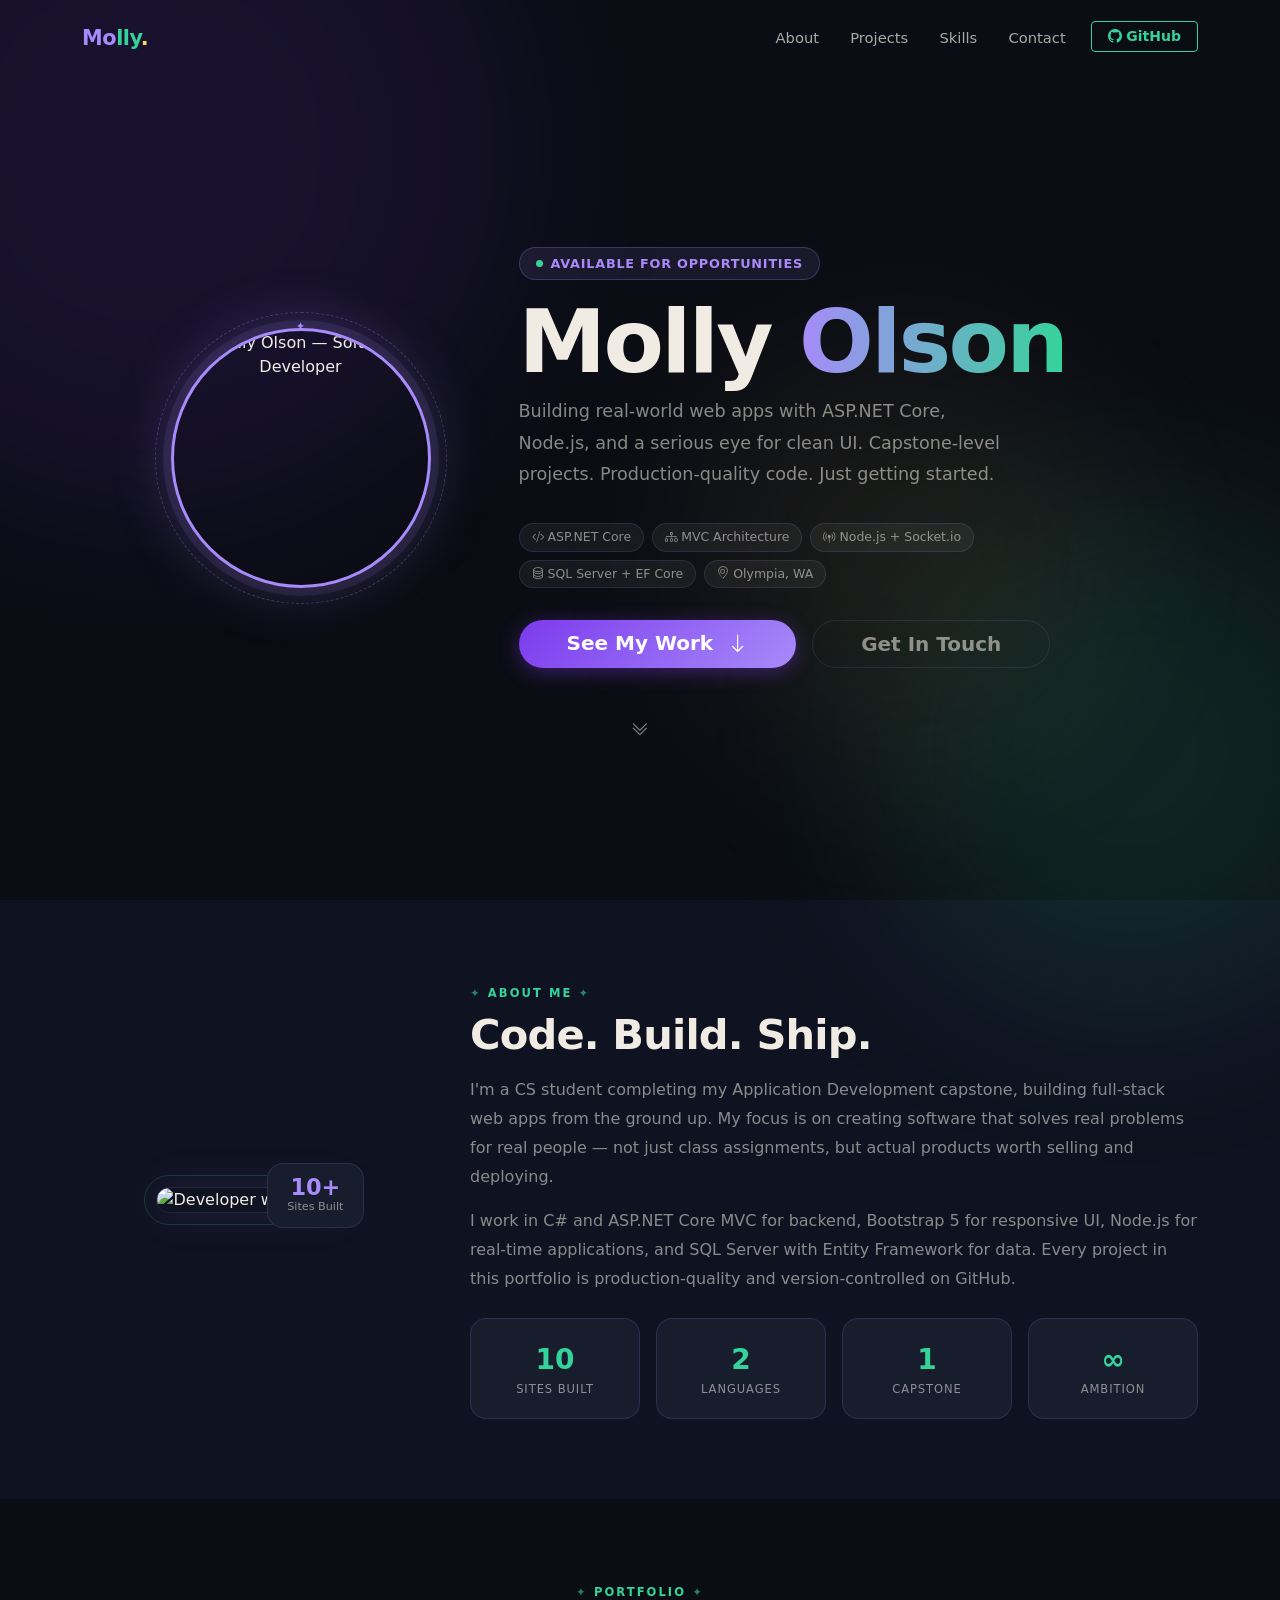
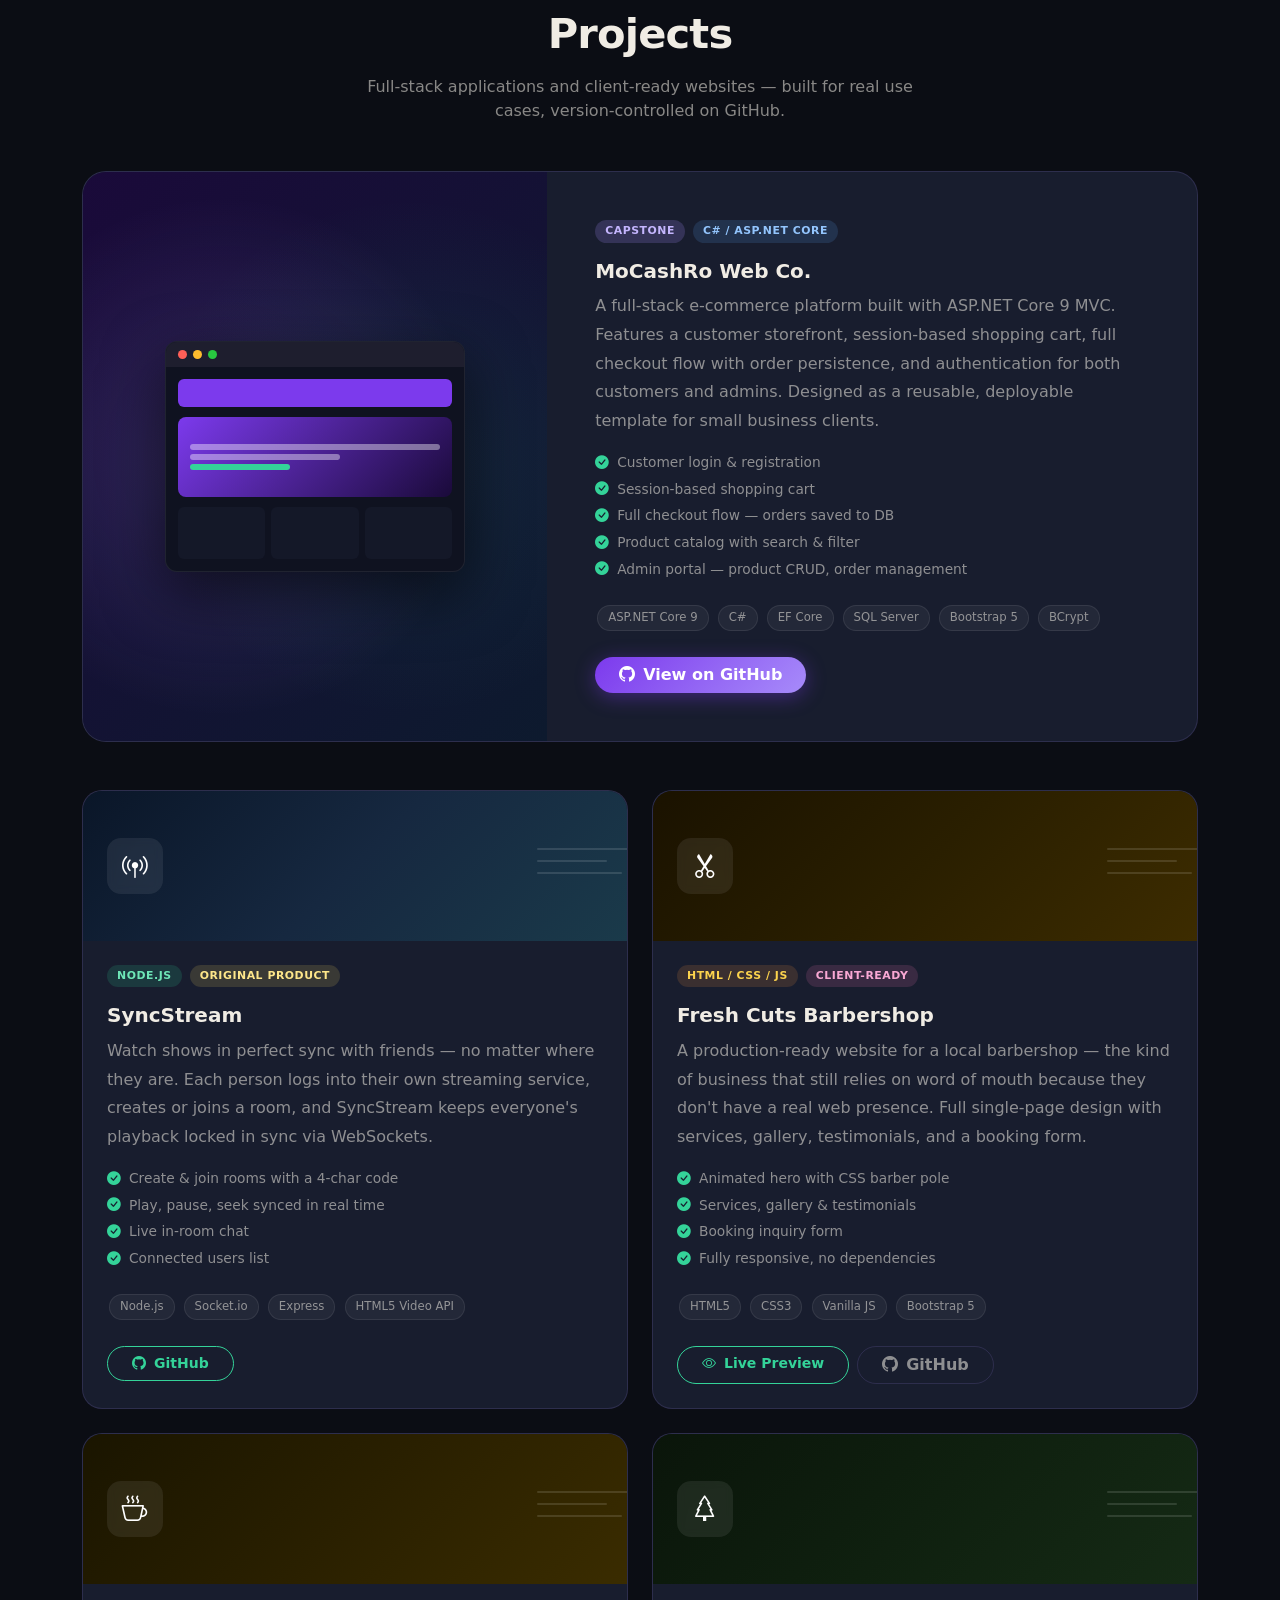
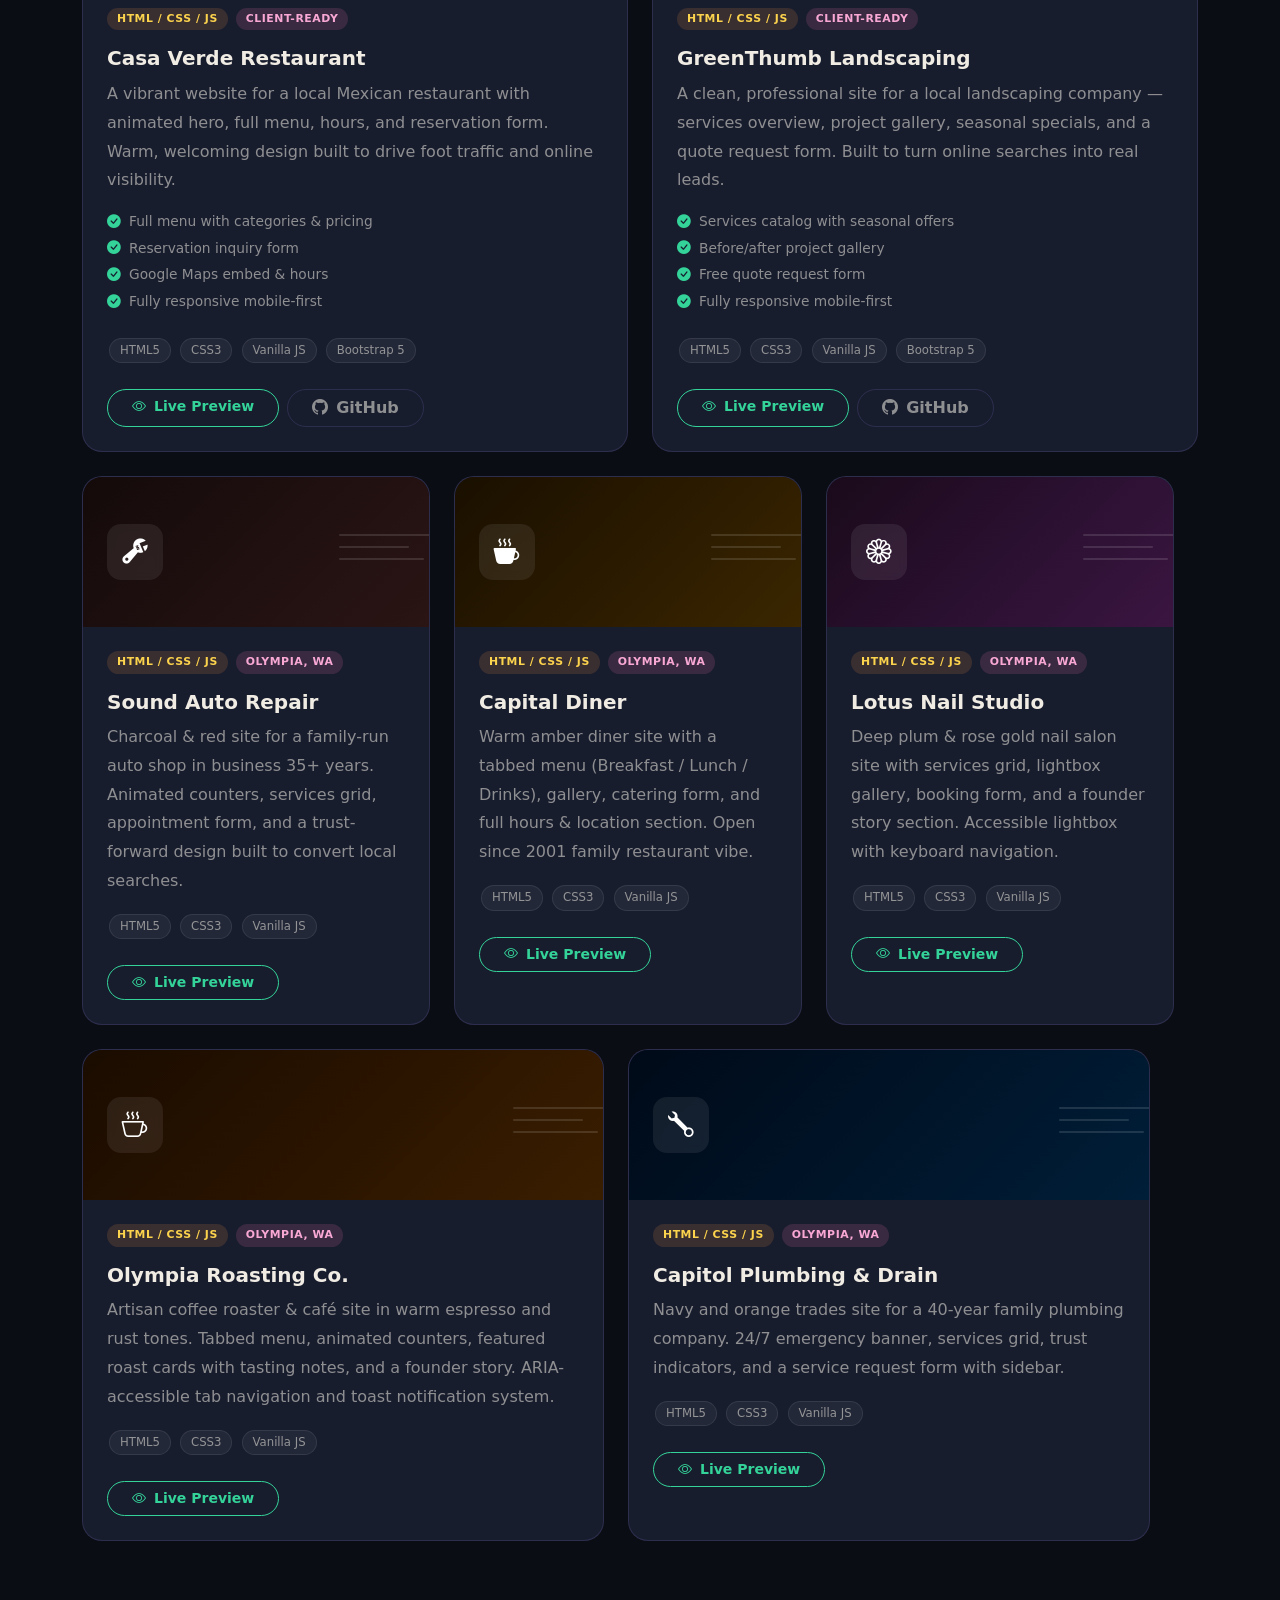
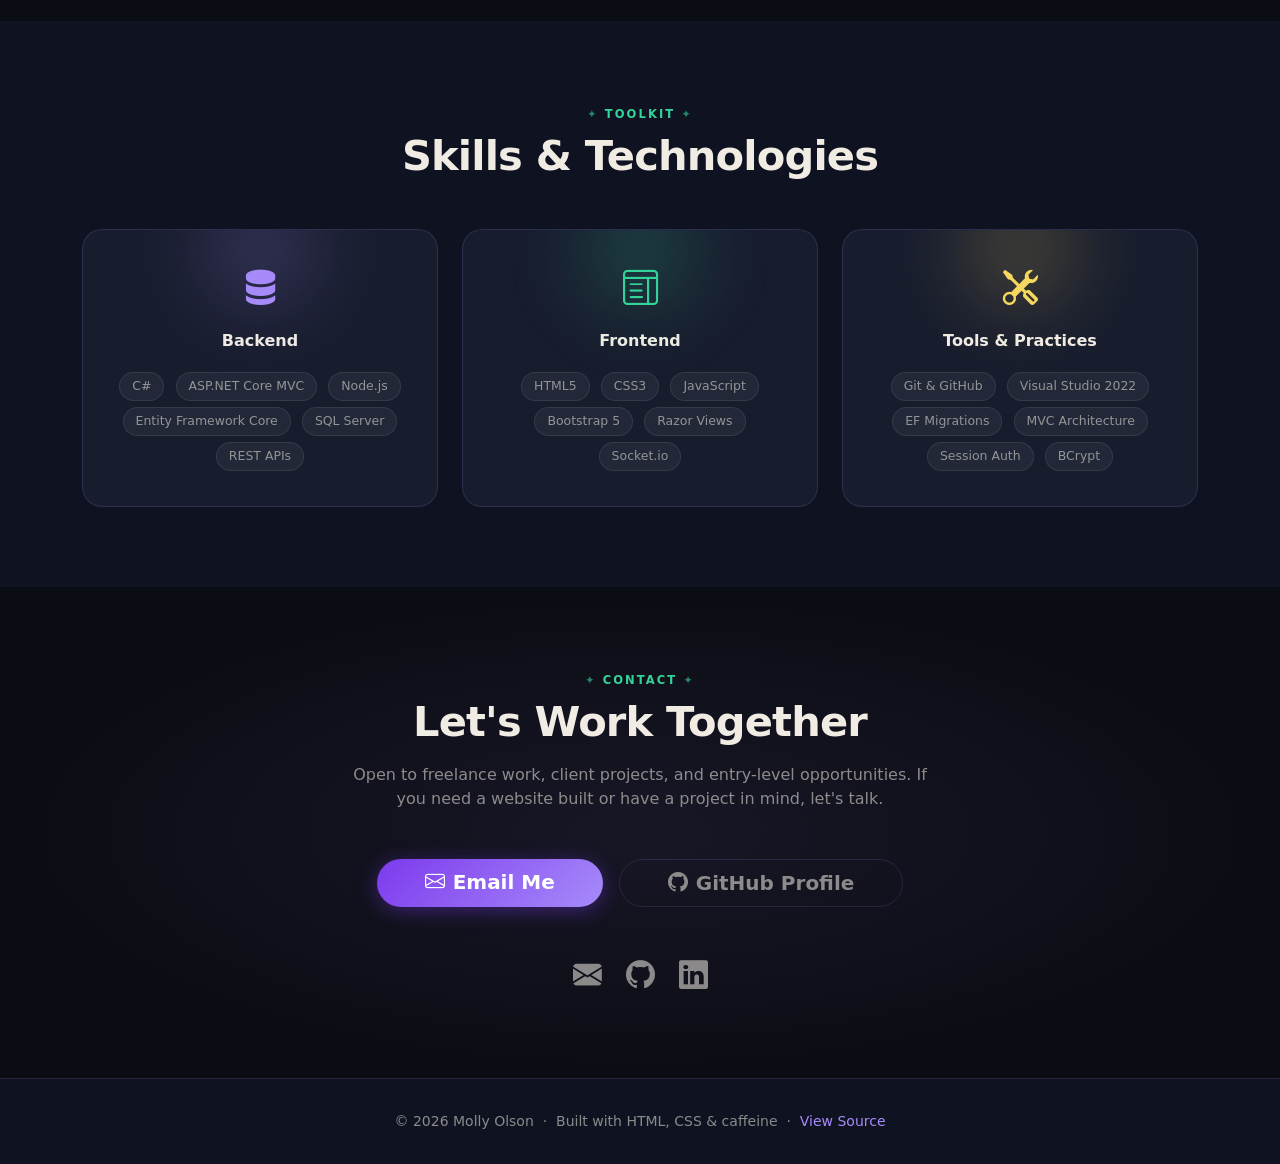
==== commit 23390e82: "Update portfolio — mark admin portal complete, bump stats to 10 sites, fix copyright year Co-Authore" ====
--- a/index.html
+++ b/index.html
@@ -108,8 +108,8 @@
               alt="Developer workspace"
             />
             <div class="crystal-badge">
-              <div class="num">3+</div>
-              <div class="lbl">Projects Live</div>
+              <div class="num">10+</div>
+              <div class="lbl">Sites Built</div>
             </div>
           </div>
         </div>
@@ -131,8 +131,8 @@
           <div class="row g-3">
             <div class="col-6 col-sm-3">
               <div class="stat-crystal">
-                <div class="num">3</div>
-                <div class="lbl">Live Projects</div>
+                <div class="num">10</div>
+                <div class="lbl">Sites Built</div>
               </div>
             </div>
             <div class="col-6 col-sm-3">
@@ -209,7 +209,7 @@
                 <div class="feature-item"><i class="bi bi-check-circle-fill text-aurora"></i> Session-based shopping cart</div>
                 <div class="feature-item"><i class="bi bi-check-circle-fill text-aurora"></i> Full checkout flow — orders saved to DB</div>
                 <div class="feature-item"><i class="bi bi-check-circle-fill text-aurora"></i> Product catalog with search &amp; filter</div>
-                <div class="feature-item"><i class="bi bi-hourglass-split text-gold"></i> Admin portal (in progress)</div>
+                <div class="feature-item"><i class="bi bi-check-circle-fill text-aurora"></i> Admin portal — product CRUD, order management</div>
               </div>
               <div class="mb-4">
                 <span class="tech-pill">ASP.NET Core 9</span>
@@ -655,7 +655,7 @@
   <!-- ── Footer ─────────────────────────────────────────────────────── -->
   <footer class="site-footer">
     <p class="mb-0" style="color:var(--muted);font-size:.875rem;">
-      &copy; 2025 Molly Olson &nbsp;·&nbsp; Built with HTML, CSS &amp; caffeine
+      &copy; 2026 Molly Olson &nbsp;·&nbsp; Built with HTML, CSS &amp; caffeine
       &nbsp;·&nbsp; <a href="https://github.com/Molly-Olson/Portfolio" target="_blank" rel="noopener" class="text-amethyst text-decoration-none">View Source</a>
     </p>
   </footer>
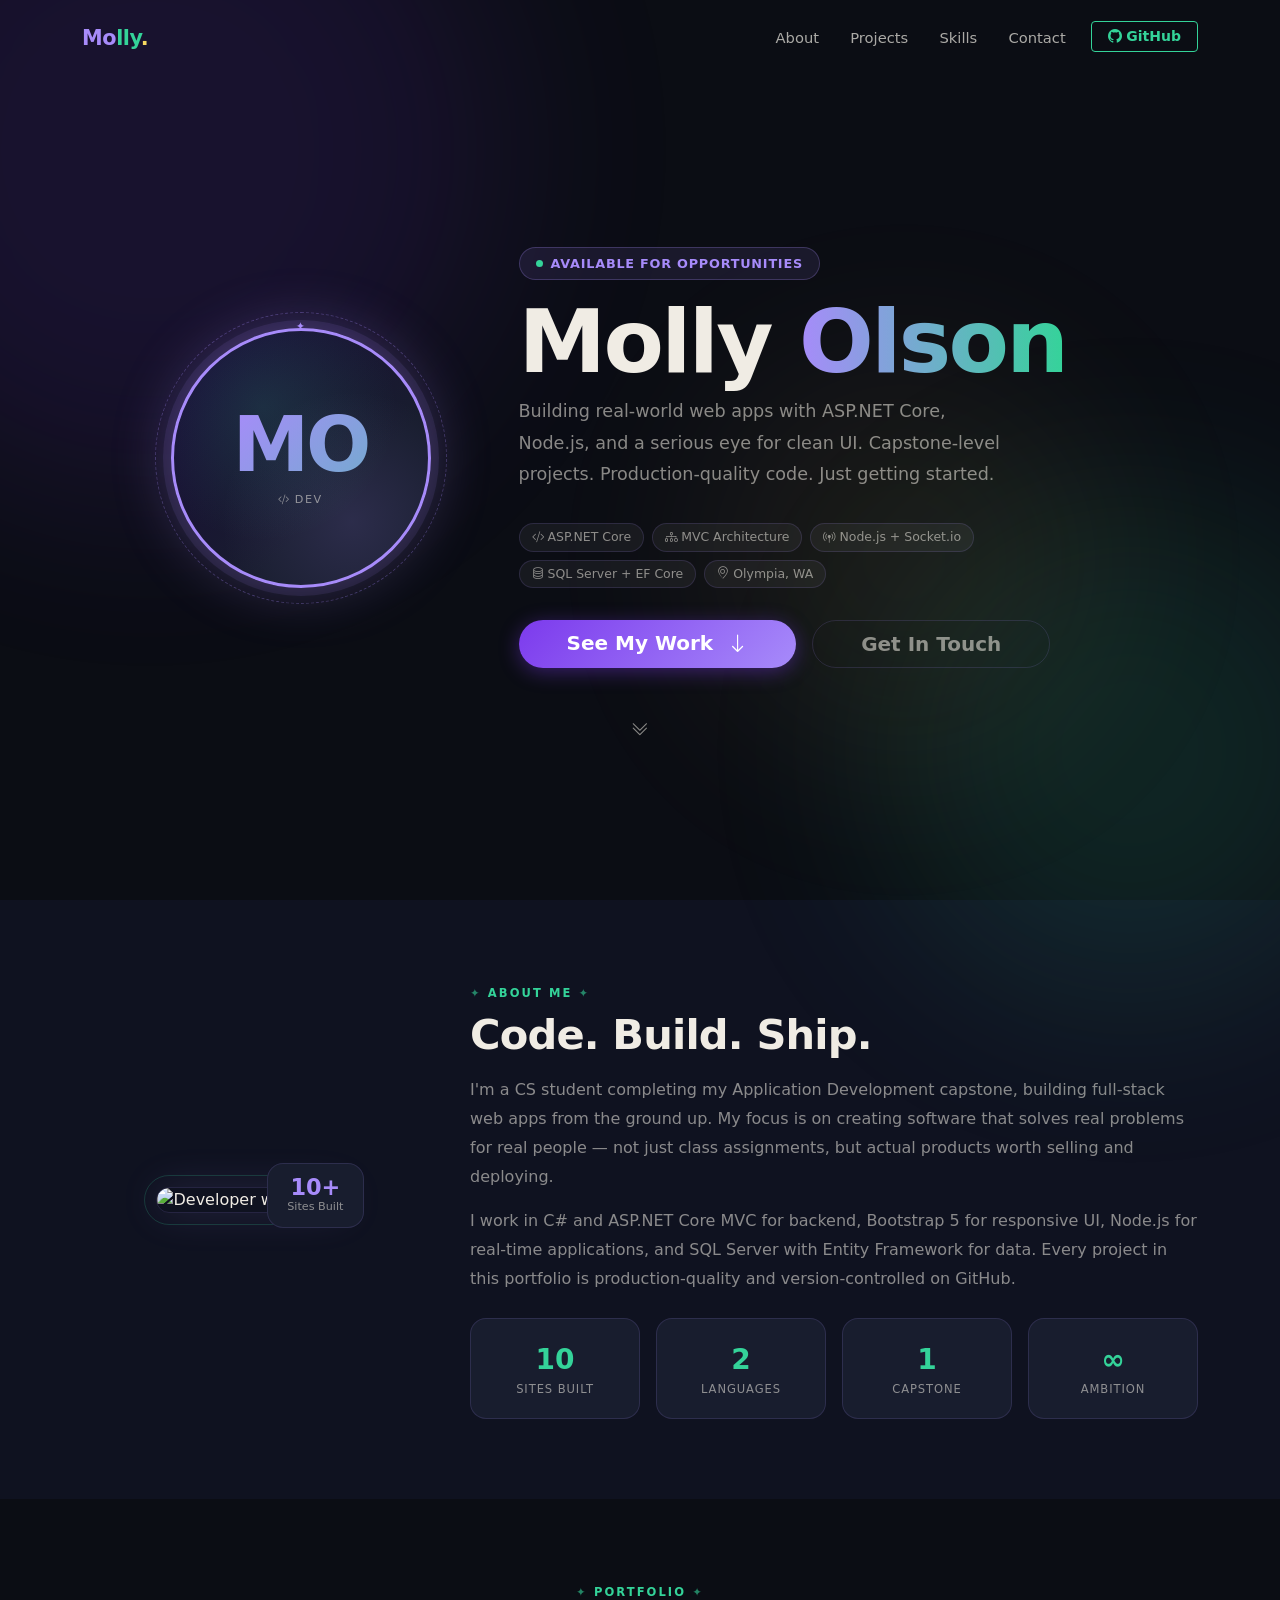
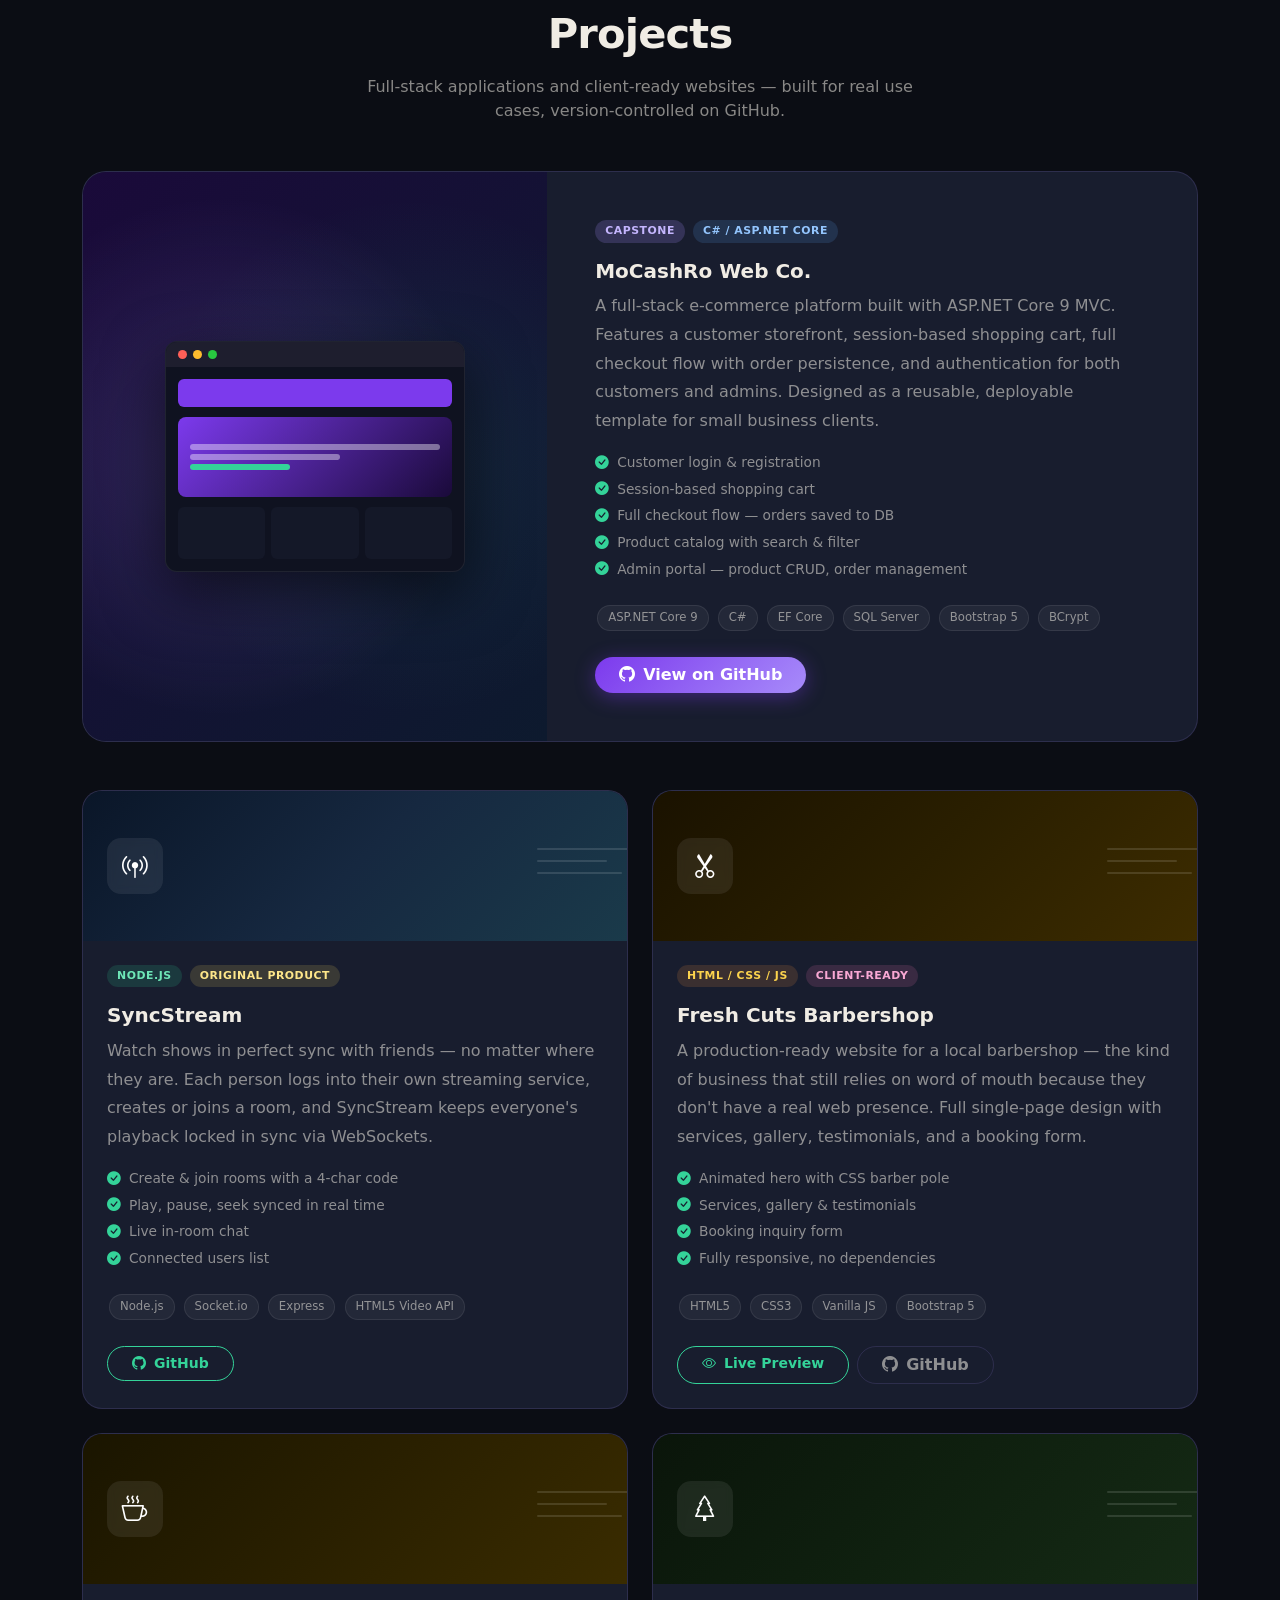
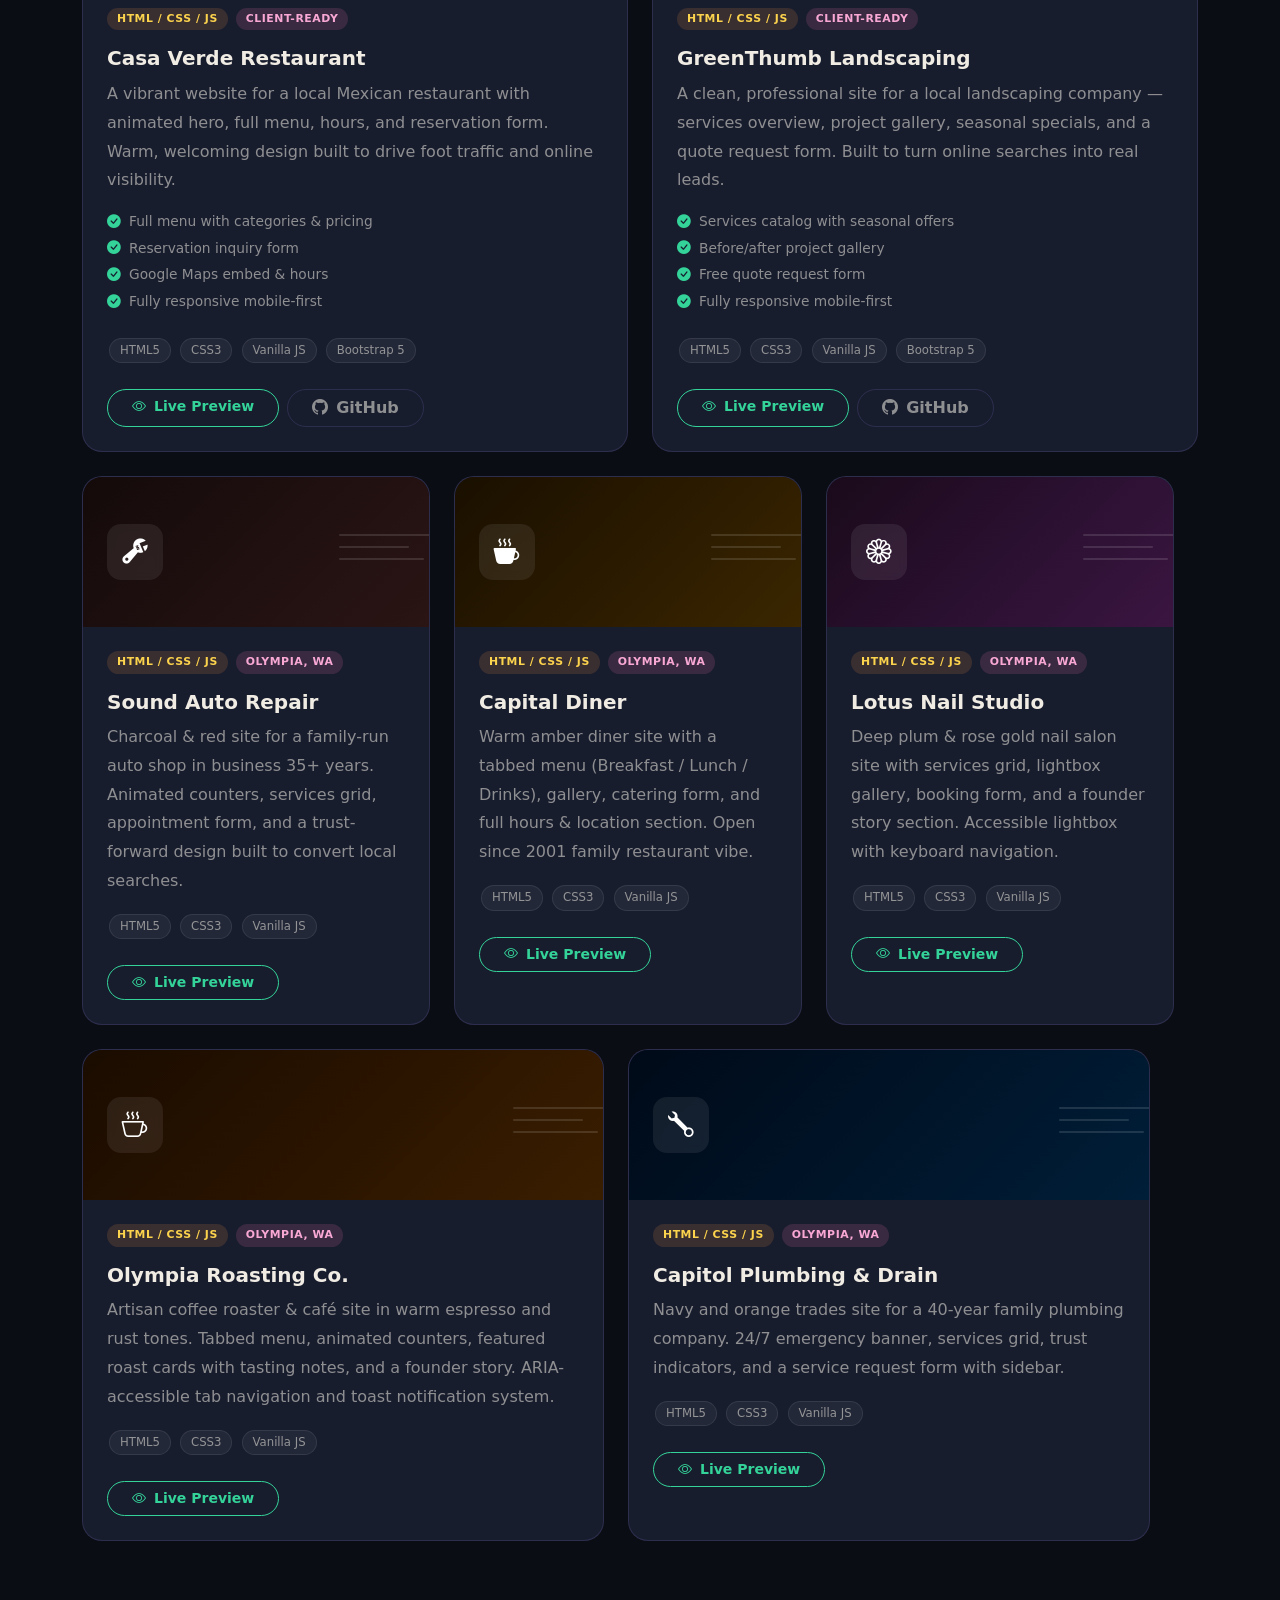
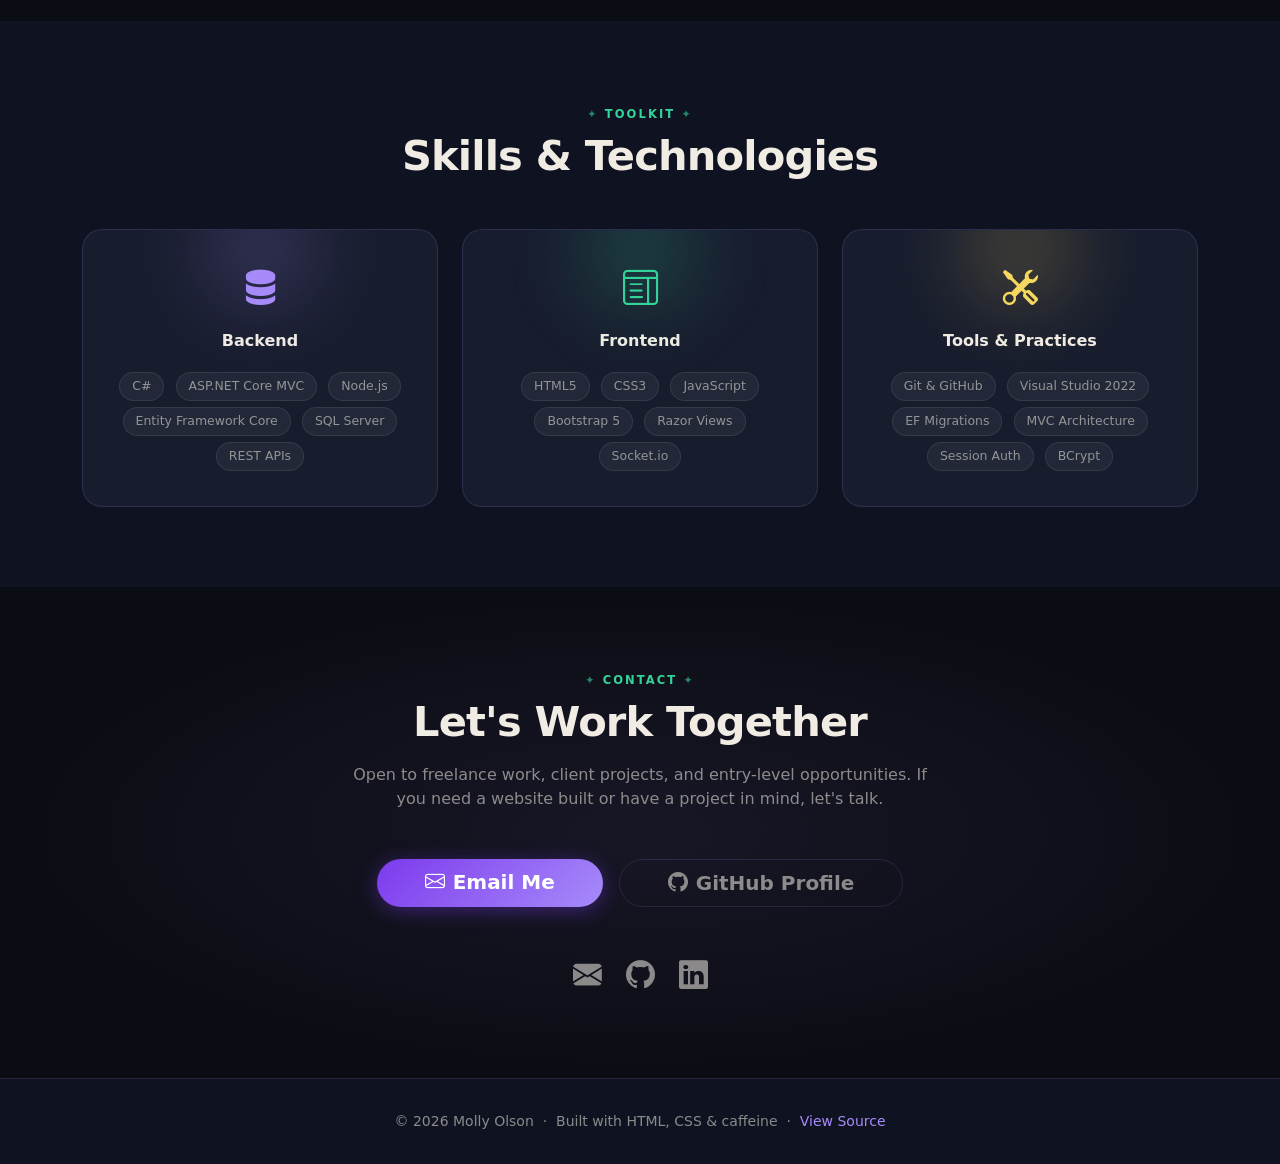
==== commit 810c6885: "Remove headshot — replace with MO initials avatar, refresh about + site photos - Hero: face photo re" ====
--- a/index.html
+++ b/index.html
@@ -45,15 +45,14 @@
     <div class="container position-relative" style="z-index:1;">
       <div class="row align-items-center g-5 justify-content-center">
 
-        <!-- Photo -->
+        <!-- Avatar -->
         <div class="col-lg-4 text-center">
           <div class="hero-photo-wrap mx-auto" style="width:fit-content;">
             <div class="hero-photo-ring"></div>
-            <img
-              class="hero-photo"
-              src="https://images.unsplash.com/photo-1573497019940-1c28c88b4f3e?w=300&h=300&fit=crop&crop=faces&auto=format"
-              alt="Molly Olson — Software Developer"
-            />
+            <div class="hero-avatar">
+              <span class="hero-avatar-initials">MO</span>
+              <span class="hero-avatar-sub"><i class="bi bi-code-slash me-1"></i>dev</span>
+            </div>
           </div>
         </div>
 
@@ -104,7 +103,7 @@
           <div class="about-photo-frame mx-auto" style="width:fit-content;">
             <img
               class="about-photo"
-              src="https://images.unsplash.com/photo-1517180102446-f3ece451e9d8?w=340&h=425&fit=crop&auto=format"
+              src="https://images.unsplash.com/photo-1498050108023-c5249f4df085?w=340&h=425&fit=crop&auto=format"
               alt="Developer workspace"
             />
             <div class="crystal-badge">
--- a/portfolio.css
+++ b/portfolio.css
@@ -115,6 +115,45 @@
   box-shadow: 0 0 0 8px rgba(167,139,250,.1), 0 0 60px rgba(167,139,250,.25);
   display: block;
 }
+
+/* ── Initials avatar (replaces headshot) ─────────────────────────────── */
+.hero-avatar {
+  width: 260px; height: 260px;
+  border-radius: 50%;
+  background: linear-gradient(135deg, #1a0a3a 0%, var(--bg-card) 65%);
+  border: 3px solid var(--amethyst);
+  box-shadow: 0 0 0 8px rgba(167,139,250,.1), 0 0 60px rgba(167,139,250,.3);
+  display: flex; flex-direction: column;
+  align-items: center; justify-content: center;
+  position: relative; overflow: hidden;
+}
+.hero-avatar::before {
+  content: '';
+  position: absolute; inset: 0;
+  background: radial-gradient(circle at 35% 30%, rgba(52,211,153,.14) 0%, transparent 55%),
+              radial-gradient(circle at 70% 75%, rgba(167,139,250,.14) 0%, transparent 50%);
+}
+.hero-avatar-initials {
+  font-size: 4.8rem;
+  font-weight: 800;
+  letter-spacing: -.04em;
+  background: linear-gradient(135deg, var(--amethyst), var(--aurora));
+  -webkit-background-clip: text;
+  -webkit-text-fill-color: transparent;
+  background-clip: text;
+  line-height: 1;
+  position: relative; z-index: 1;
+  animation: shimmer 5s linear infinite;
+  background-size: 300% 100%;
+}
+.hero-avatar-sub {
+  color: var(--muted);
+  font-size: .7rem;
+  margin-top: .55rem;
+  position: relative; z-index: 1;
+  letter-spacing: .14em;
+  text-transform: uppercase;
+}
 .hero-photo-ring {
   position: absolute; inset: -16px;
   border-radius: 50%;
@@ -416,6 +455,8 @@
 @media(max-width:991px){
   .project-featured-visual { min-height:220px; }
   .hero-photo { width:200px;height:200px; }
+  .hero-avatar { width:200px;height:200px; }
+  .hero-avatar-initials { font-size:3.6rem; }
 }
 @media(max-width:575px){
   .hero-name { font-size:2.4rem; }
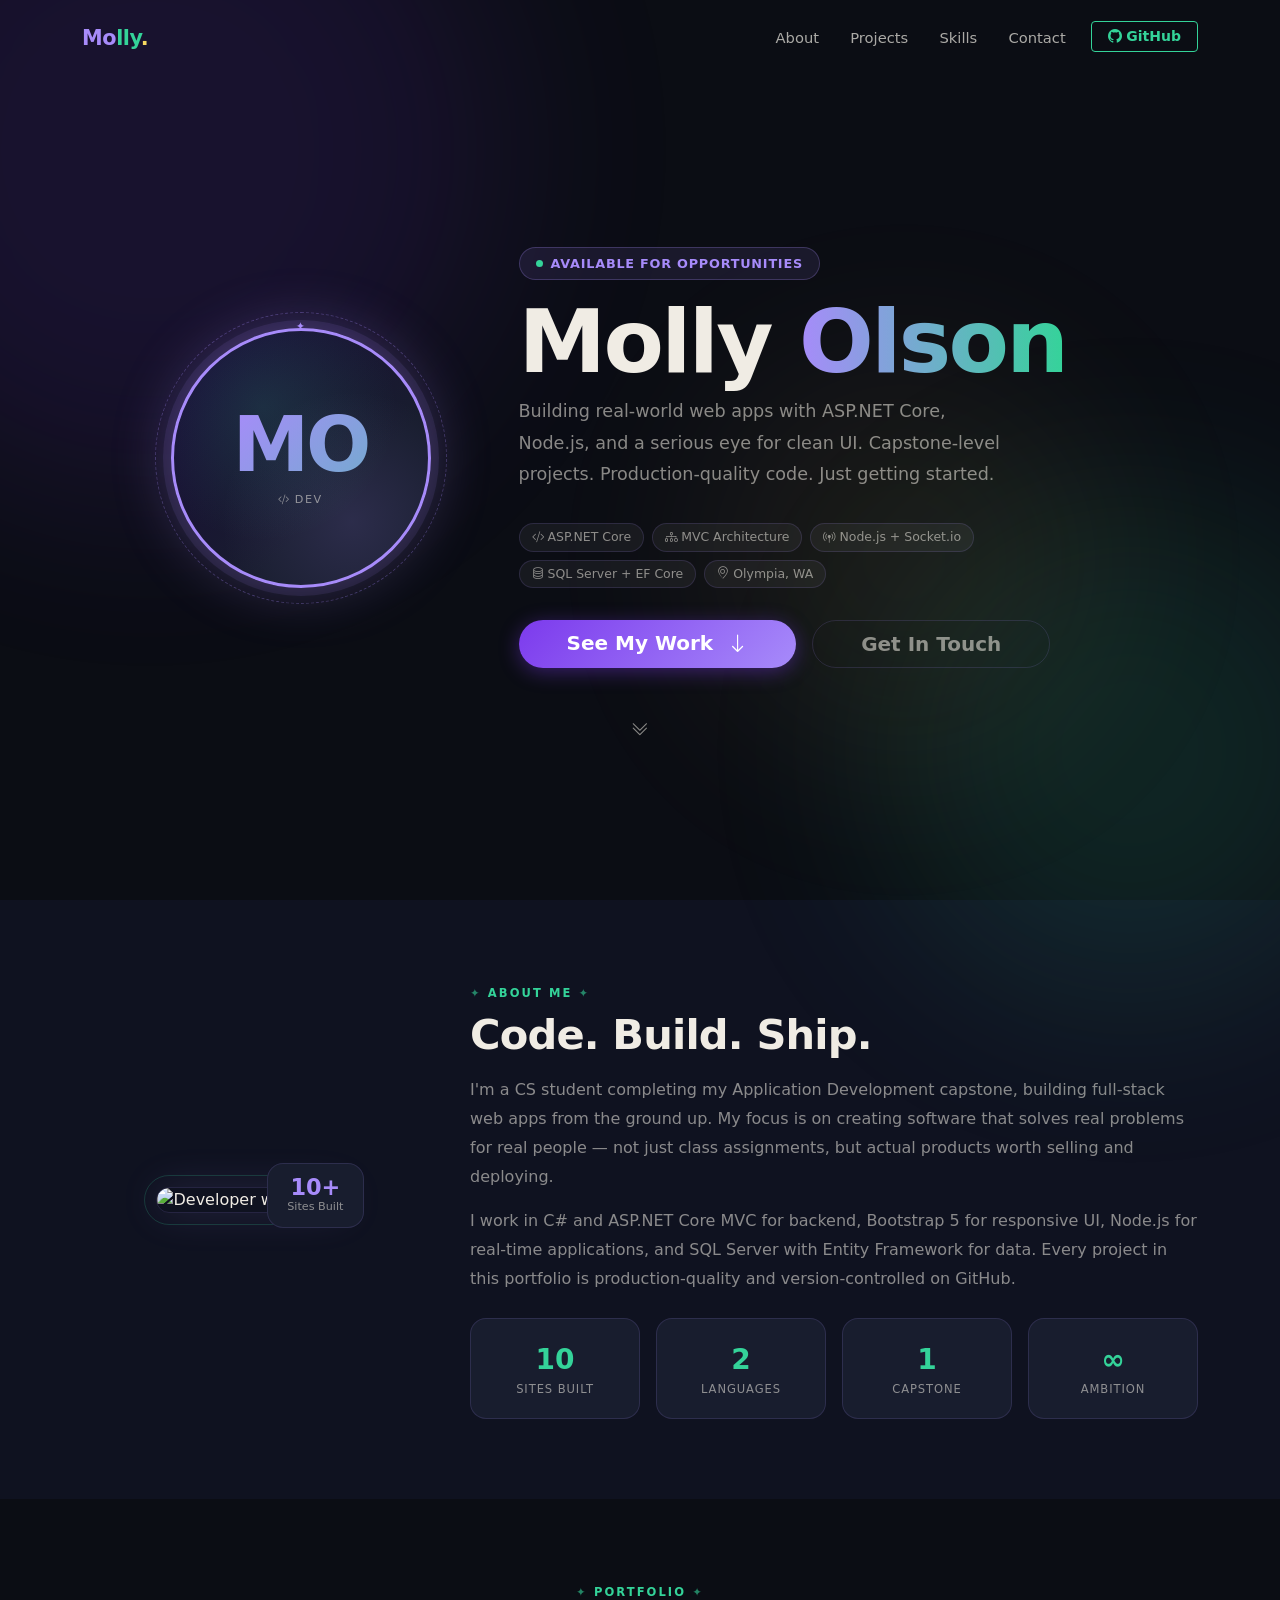
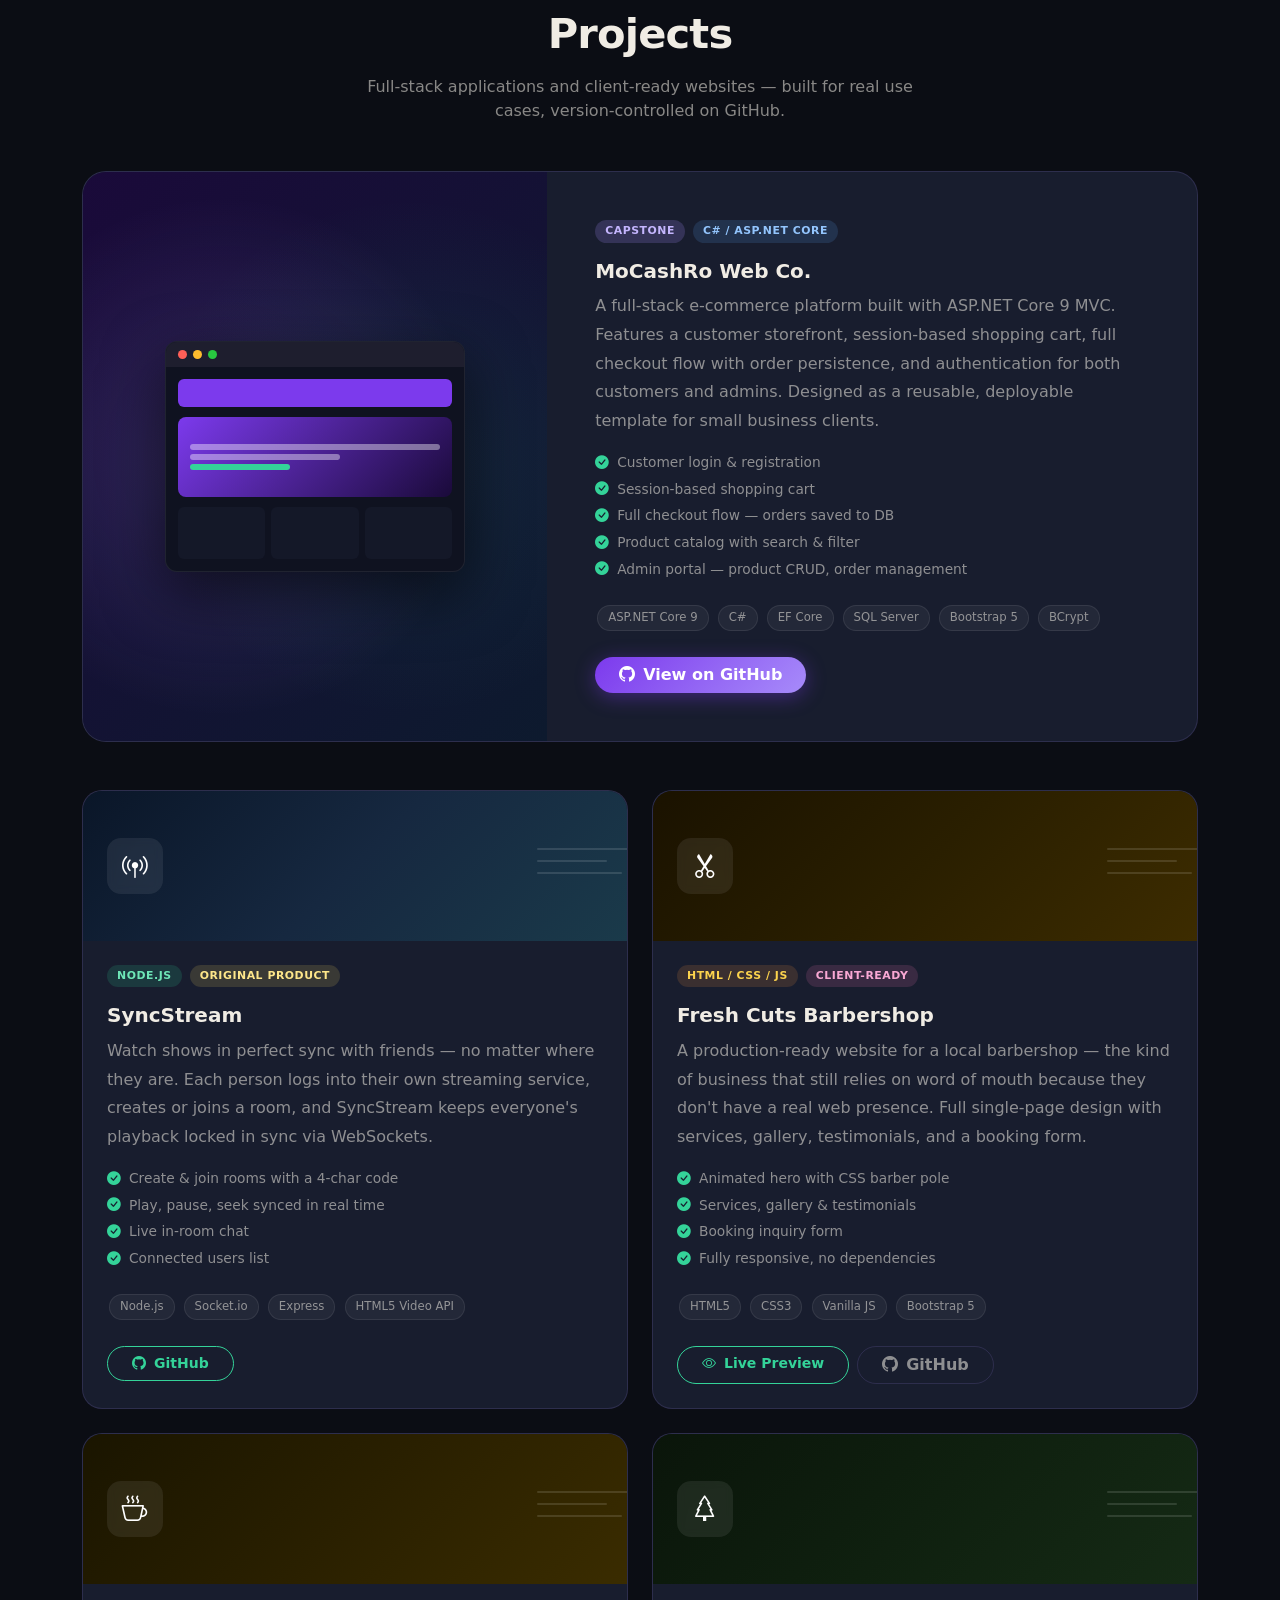
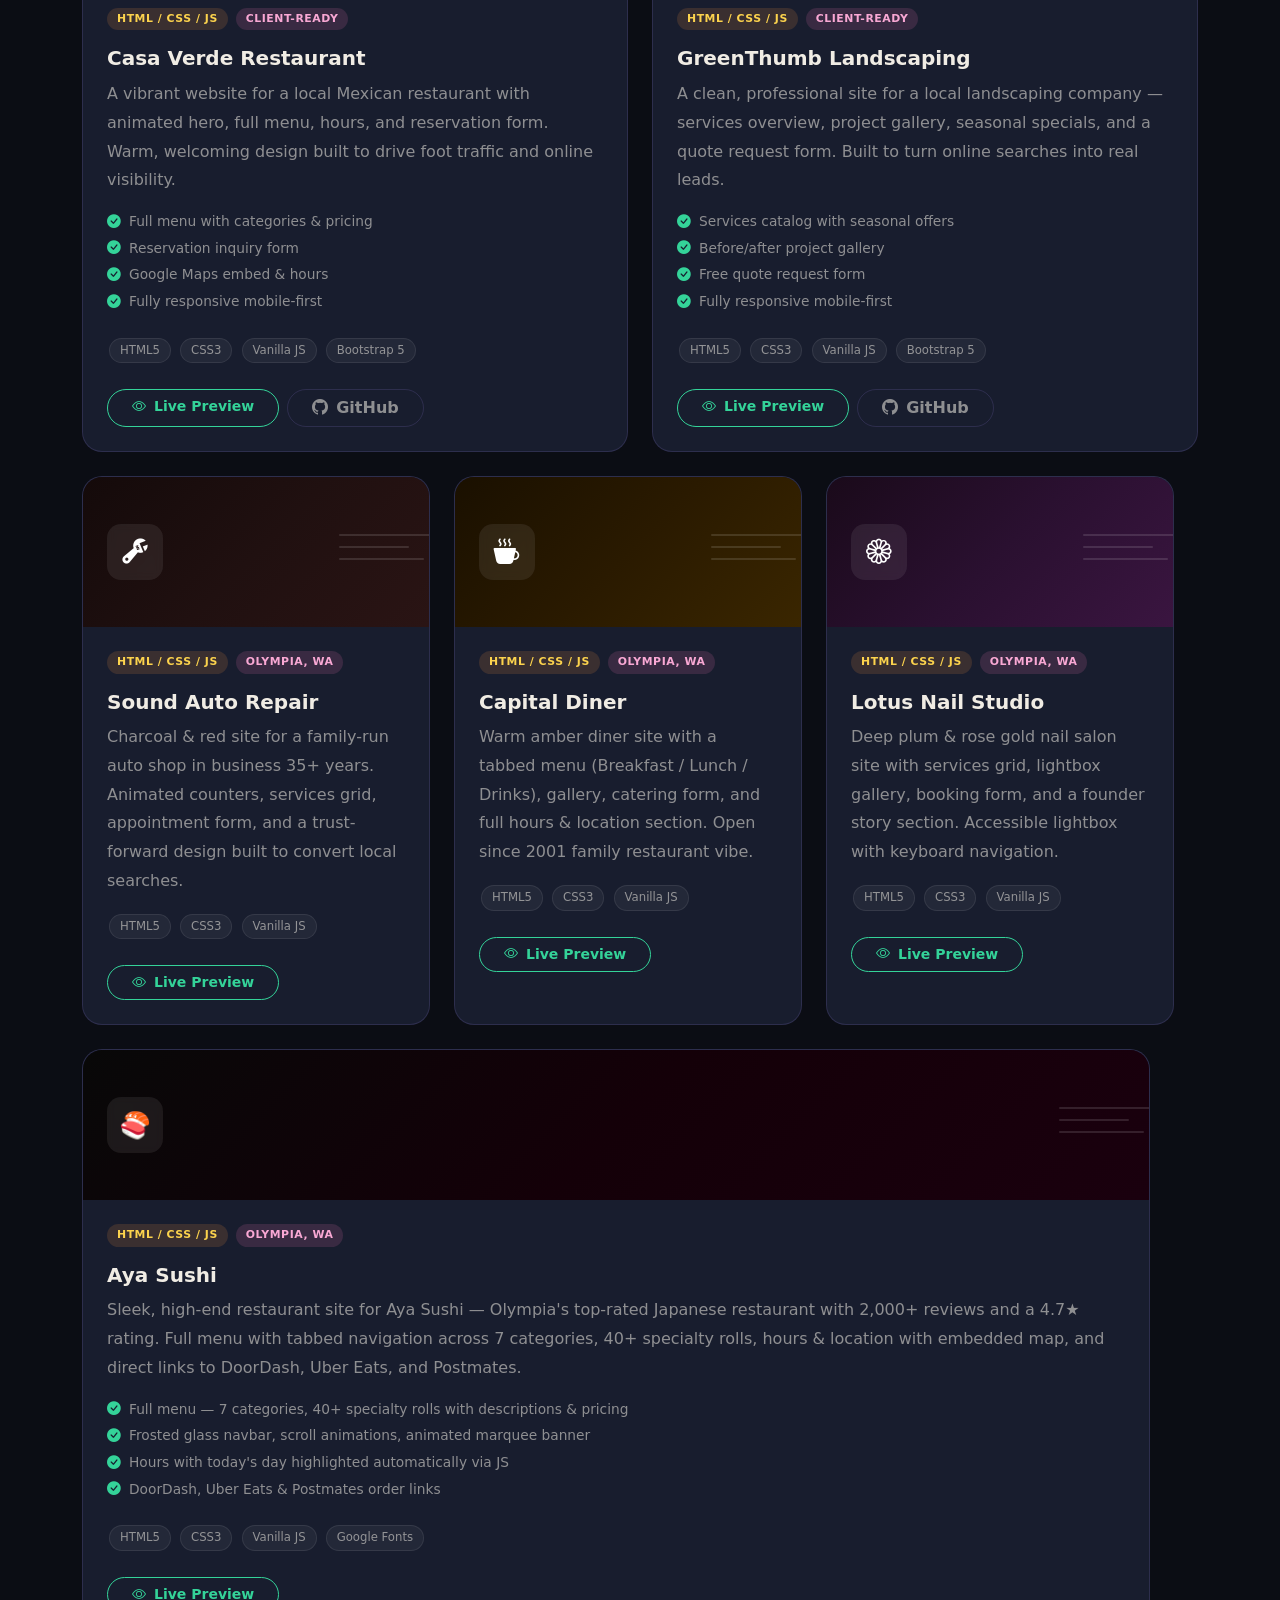
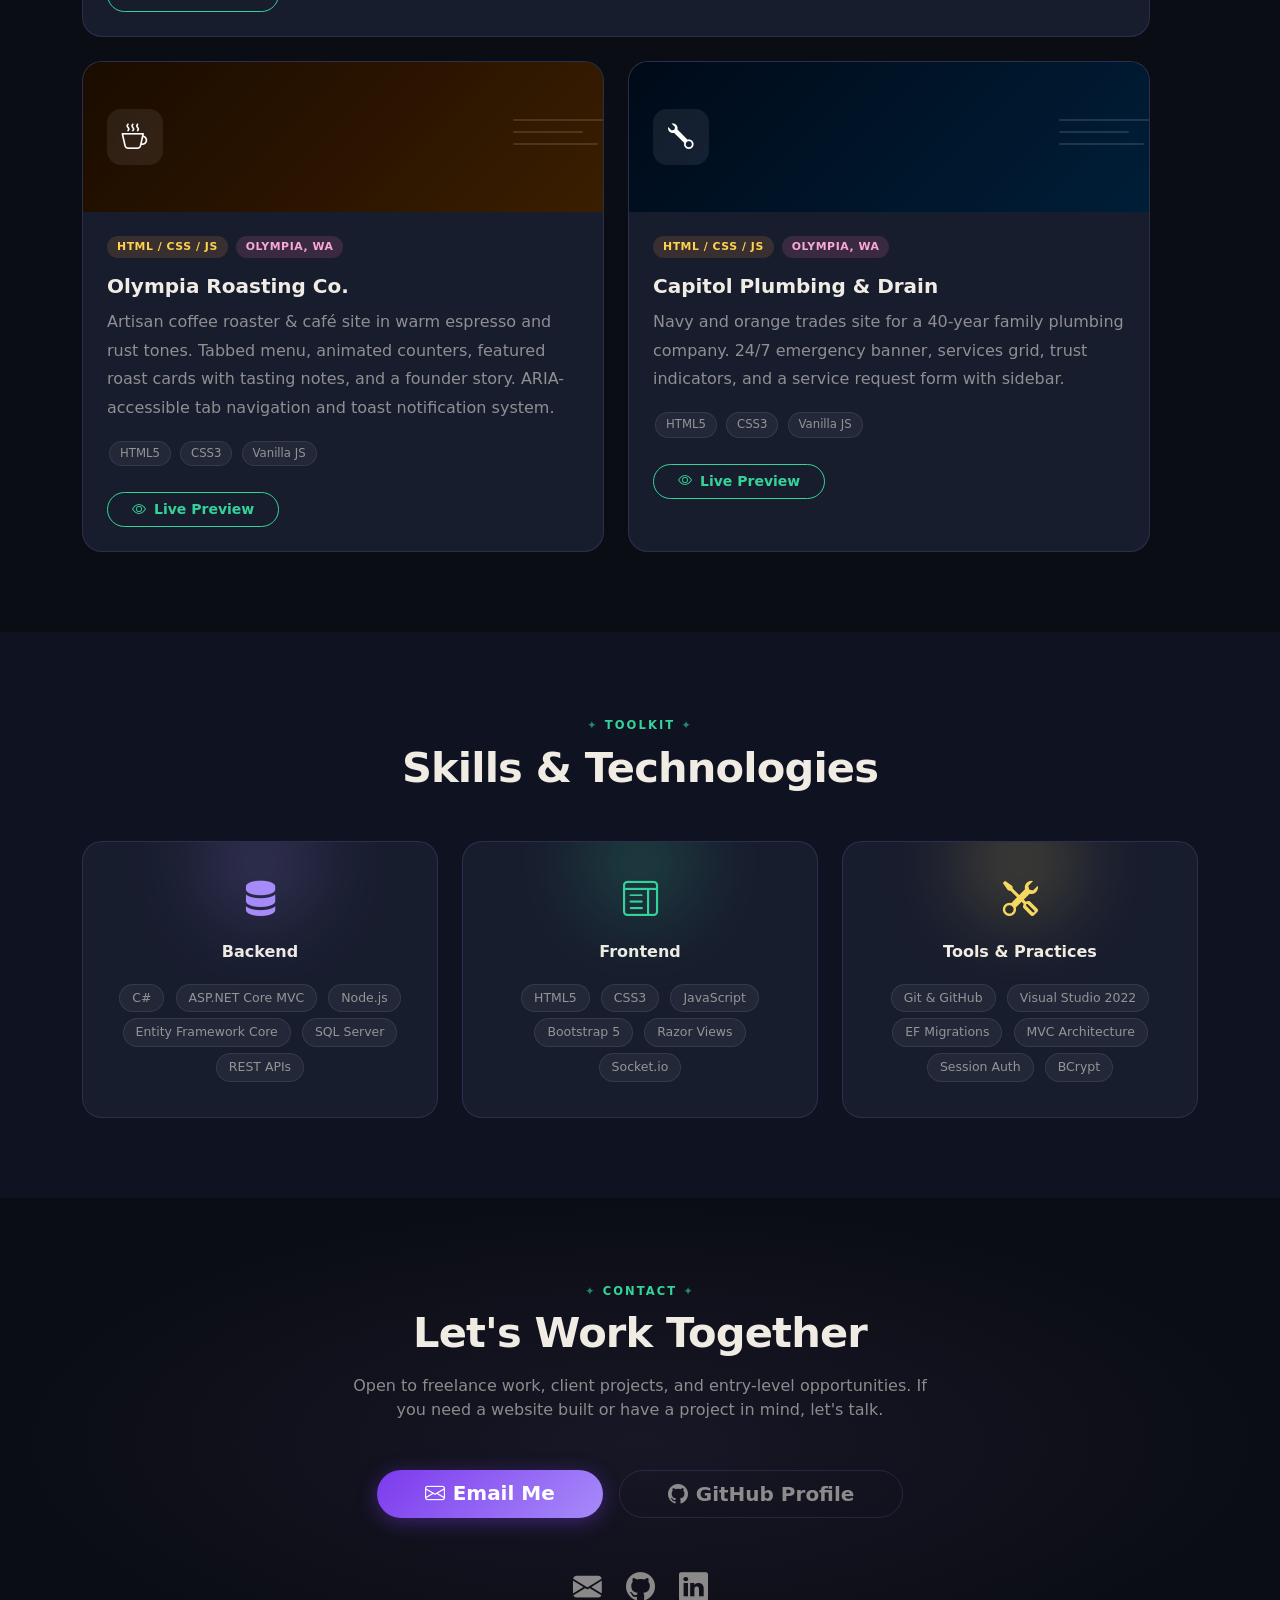
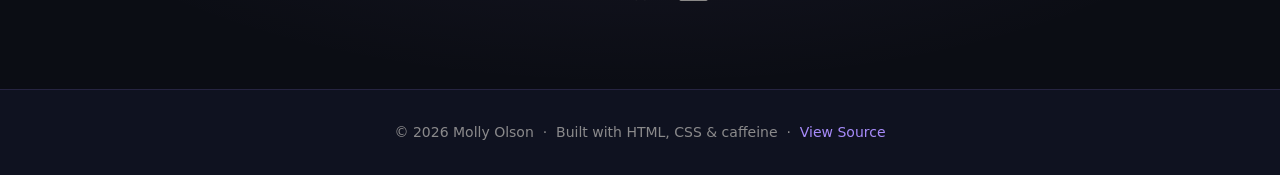
==== commit 8f46cd86: "Add Aya Sushi to portfolio High-end Japanese restaurant site for Olympia's top-rated sushi spot. Ful" ====
--- a/index.html
+++ b/index.html
@@ -493,6 +493,43 @@
           </div>
         </div>
 
+        <!-- Aya Sushi -->
+        <div class="row g-4 mt-0 mb-0">
+          <div class="col-lg-12">
+            <div class="project-card h-100">
+              <div class="project-card-header" style="background:linear-gradient(135deg,#080808,#140008,#1a000e);">
+                <div class="proj-icon" style="color:#C9A84C;">🍣</div>
+                <div class="proj-lines"><span></span><span></span><span></span></div>
+              </div>
+              <div class="p-4">
+                <div class="d-flex gap-2 mb-3 flex-wrap">
+                  <span class="project-tag tag-html">HTML / CSS / JS</span>
+                  <span class="project-tag tag-client">Olympia, WA</span>
+                </div>
+                <h3 class="project-title">Aya Sushi</h3>
+                <p style="color:var(--muted);line-height:1.8;" class="mb-3">
+                  Sleek, high-end restaurant site for Aya Sushi — Olympia's top-rated Japanese restaurant with 2,000+ reviews and a 4.7★ rating. Full menu with tabbed navigation across 7 categories, 40+ specialty rolls, hours &amp; location with embedded map, and direct links to DoorDash, Uber Eats, and Postmates.
+                </p>
+                <div class="mb-4">
+                  <div class="feature-item"><i class="bi bi-check-circle-fill text-aurora"></i> Full menu — 7 categories, 40+ specialty rolls with descriptions &amp; pricing</div>
+                  <div class="feature-item"><i class="bi bi-check-circle-fill text-aurora"></i> Frosted glass navbar, scroll animations, animated marquee banner</div>
+                  <div class="feature-item"><i class="bi bi-check-circle-fill text-aurora"></i> Hours with today's day highlighted automatically via JS</div>
+                  <div class="feature-item"><i class="bi bi-check-circle-fill text-aurora"></i> DoorDash, Uber Eats &amp; Postmates order links</div>
+                </div>
+                <div class="mb-4">
+                  <span class="tech-pill">HTML5</span>
+                  <span class="tech-pill">CSS3</span>
+                  <span class="tech-pill">Vanilla JS</span>
+                  <span class="tech-pill">Google Fonts</span>
+                </div>
+                <a href="AyaSushi/index.html" class="btn btn-aurora px-4 rounded-pill">
+                  <i class="bi bi-eye me-2"></i>Live Preview
+                </a>
+              </div>
+            </div>
+          </div>
+        </div>
+
         <!-- Olympia Roasting + Capitol Plumbing -->
         <div class="row g-4 mt-0">
 
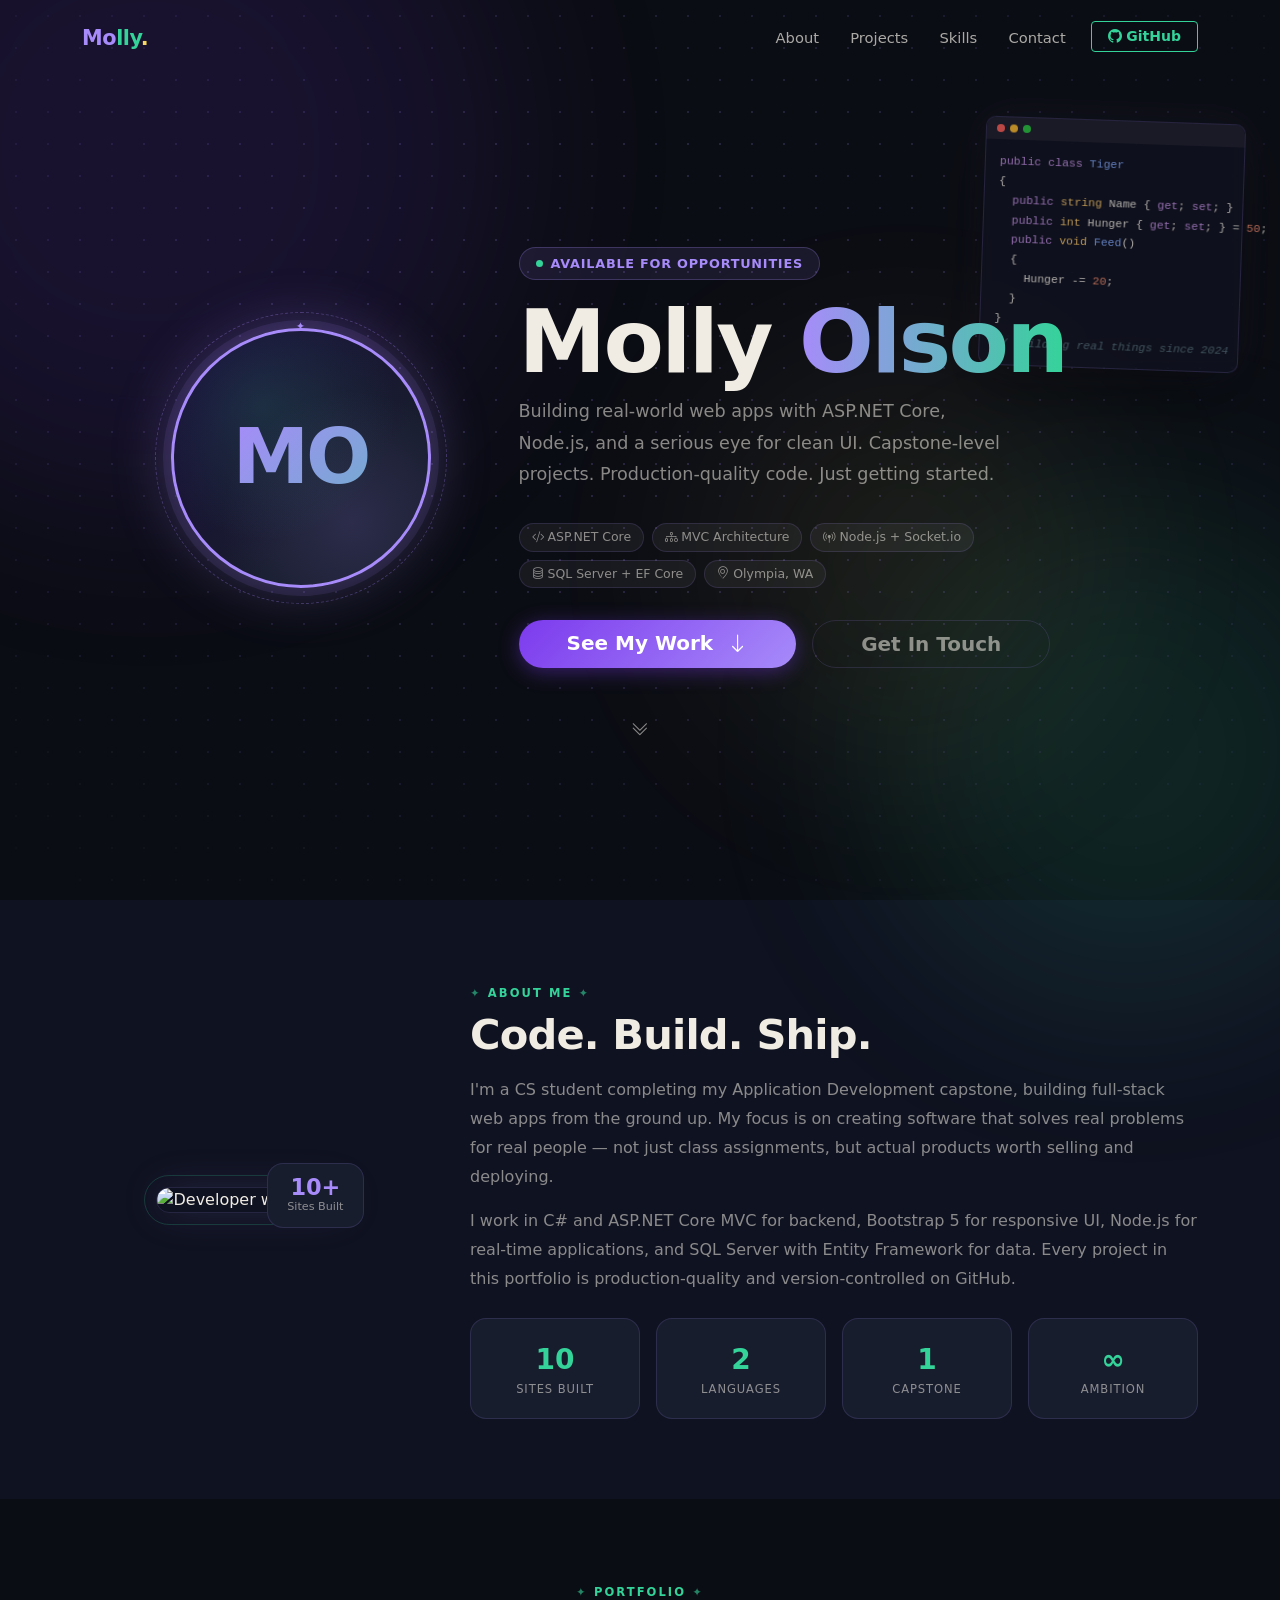
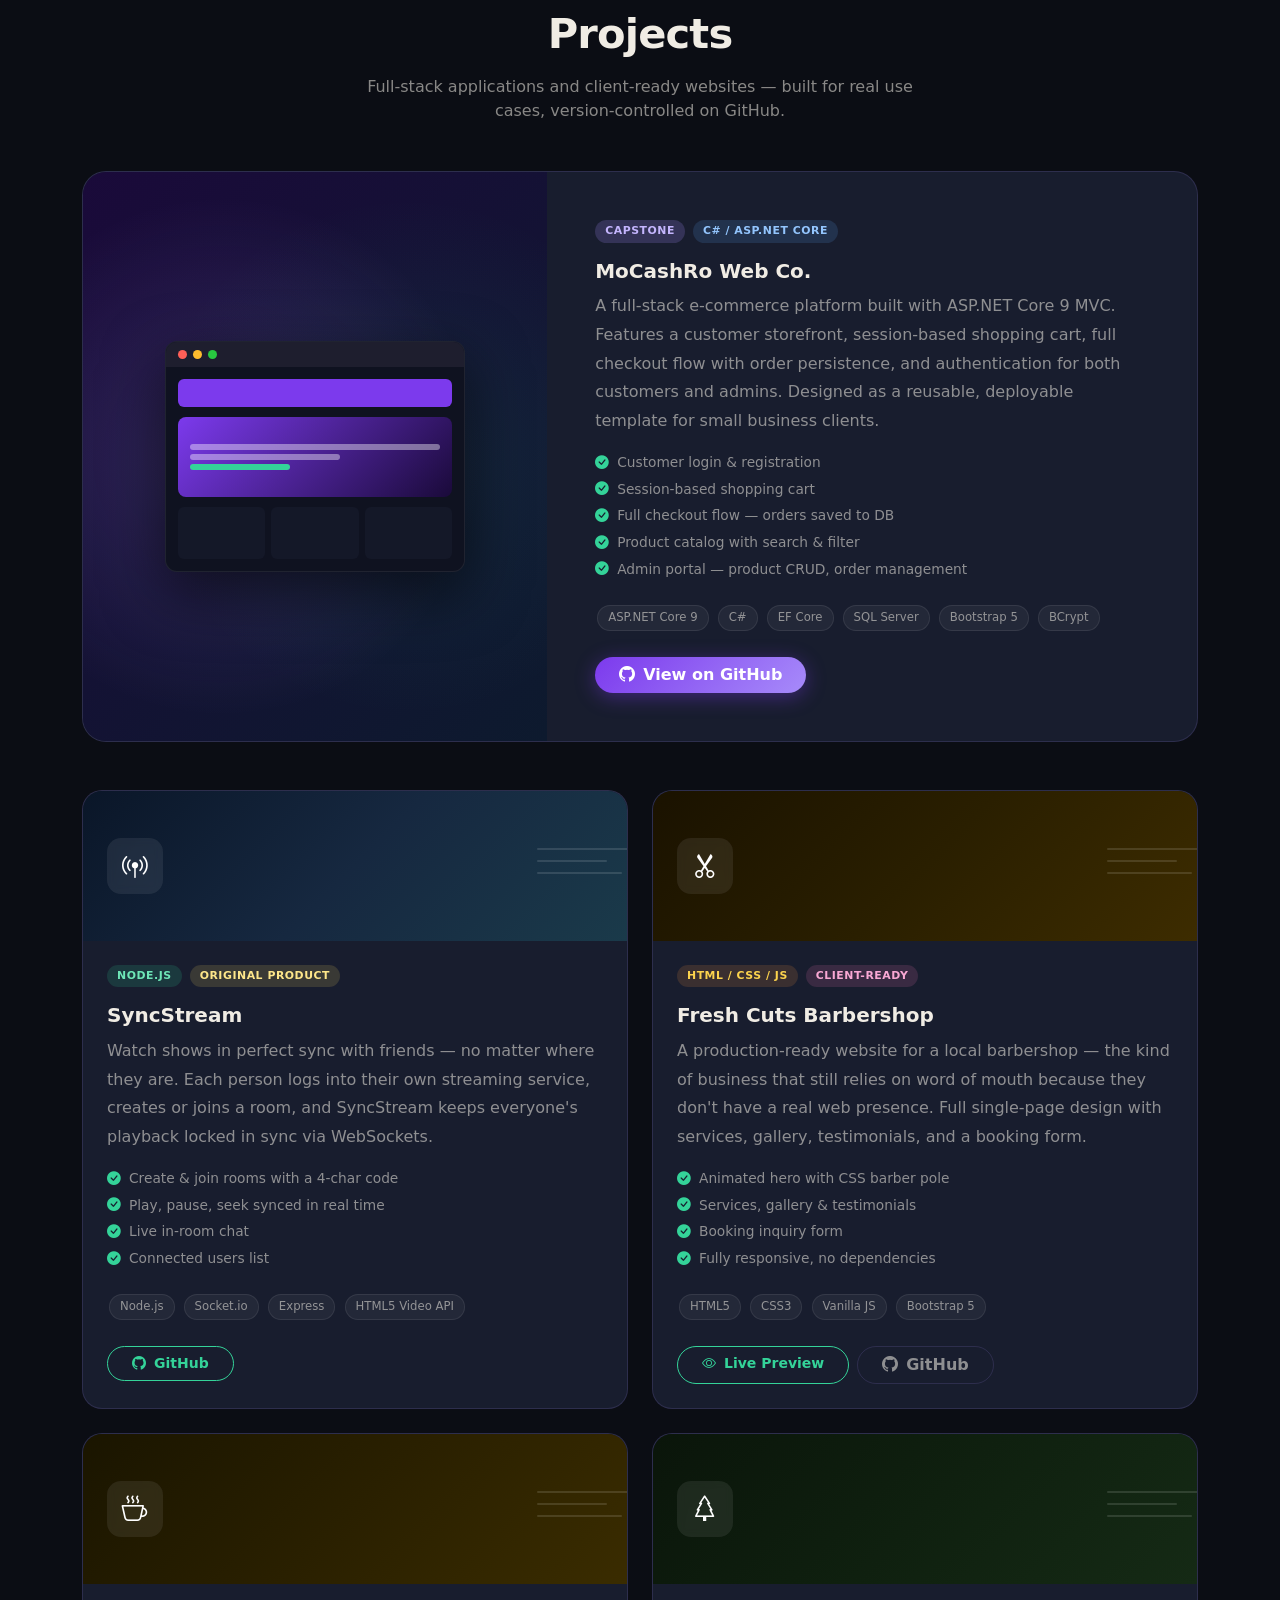
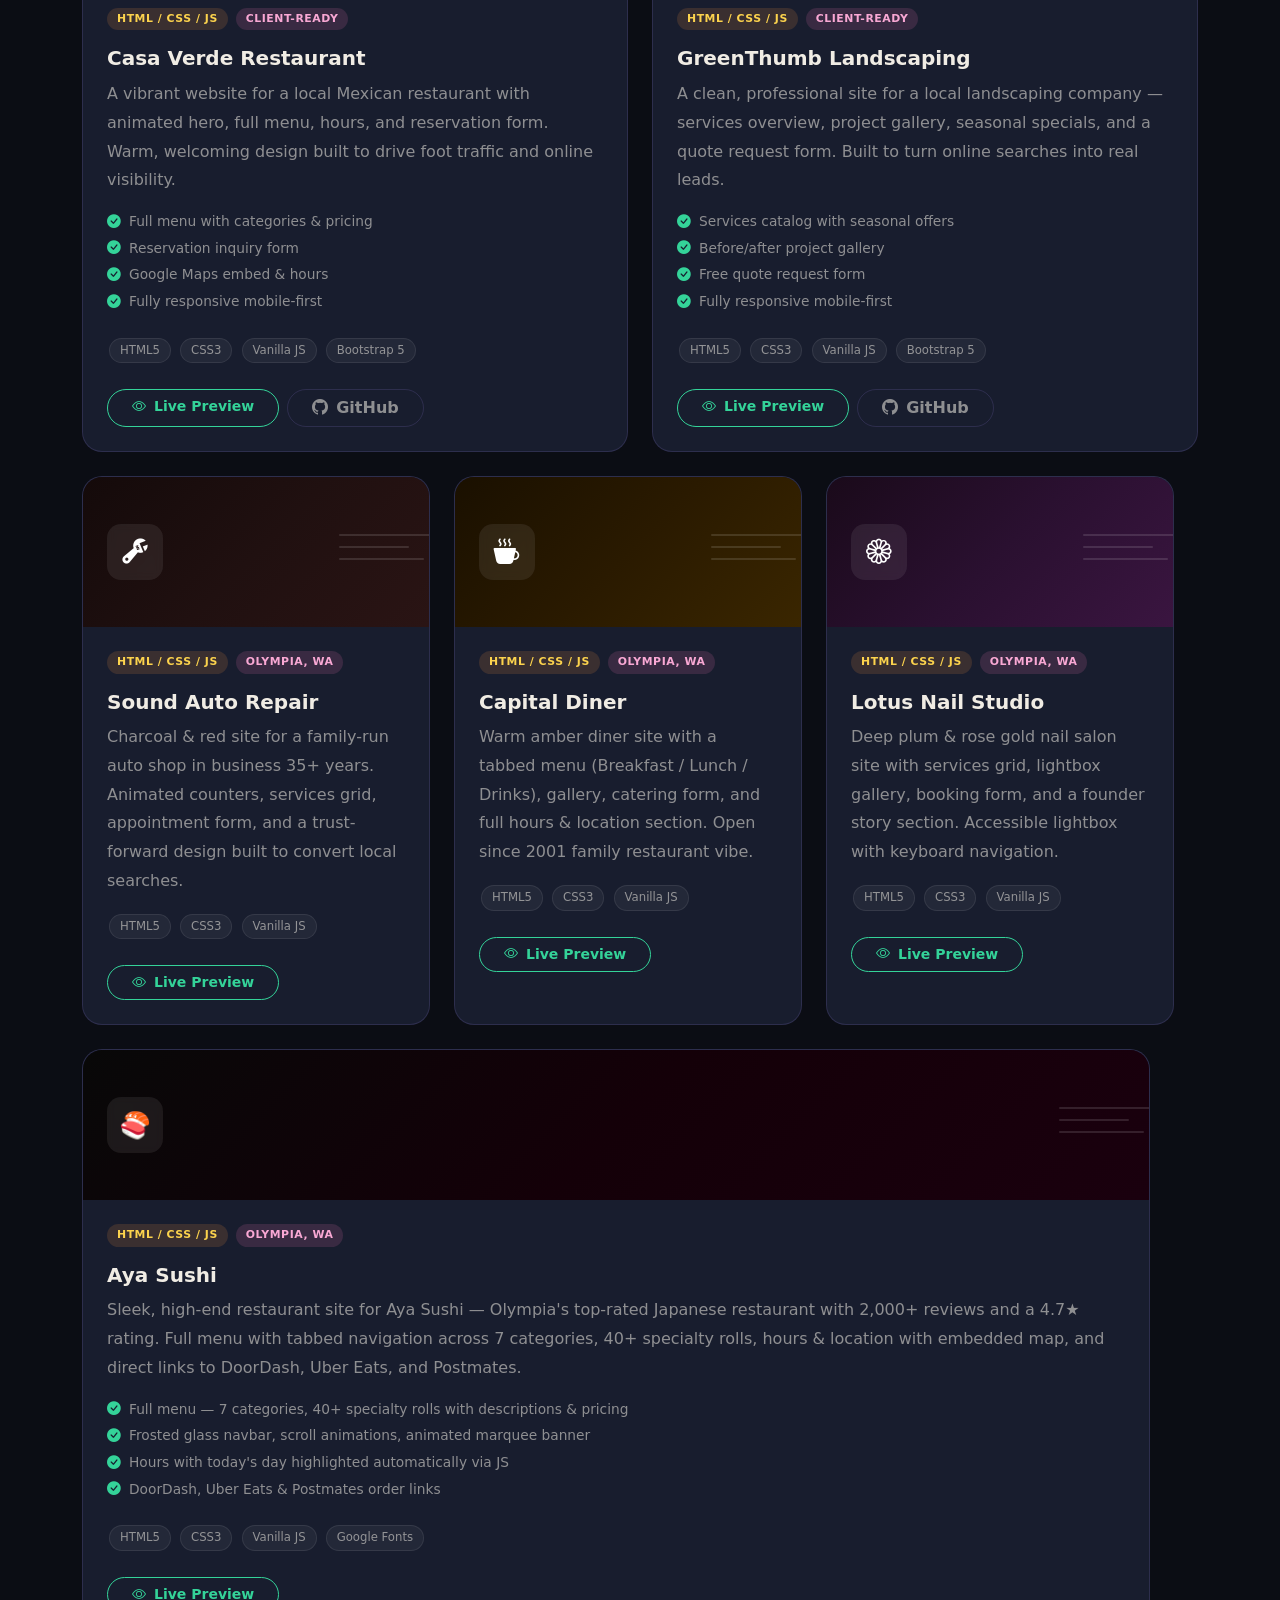
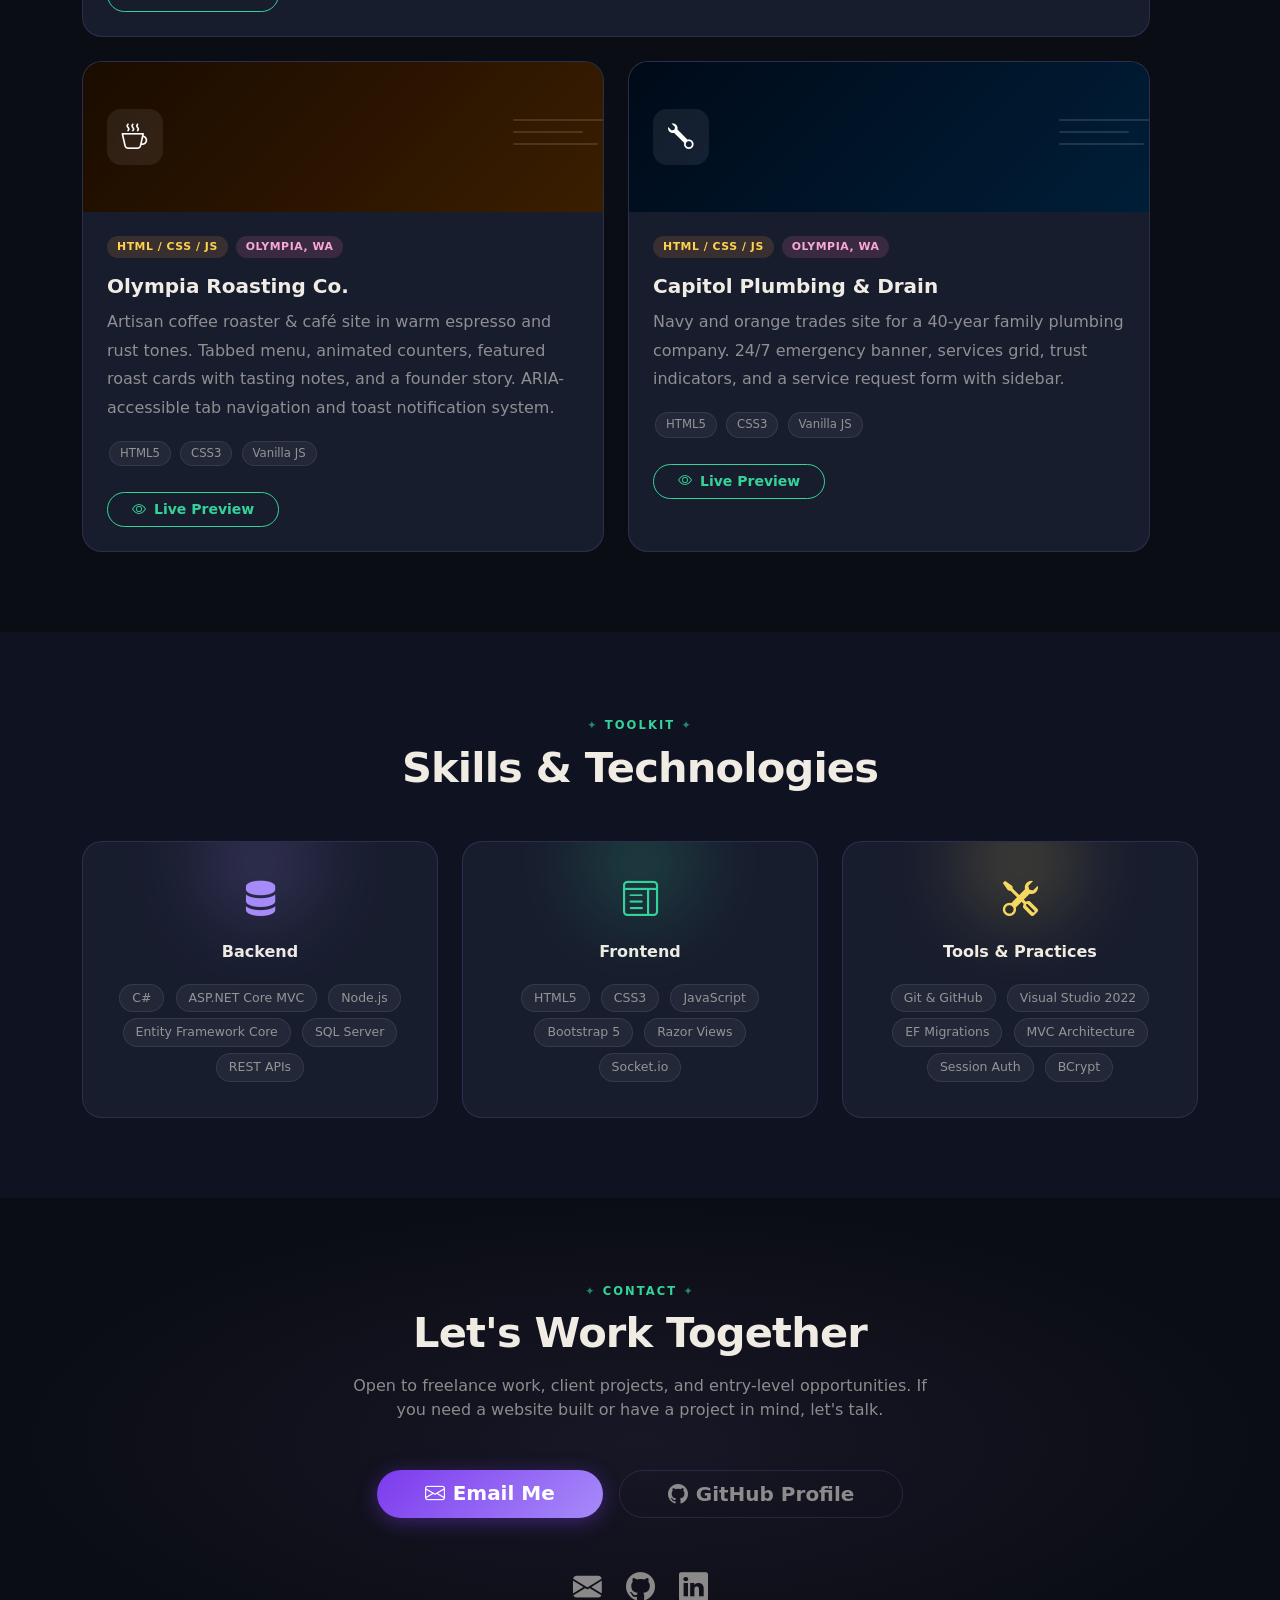
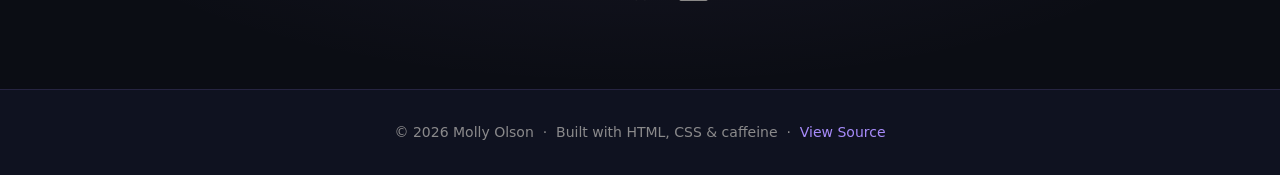
==== commit f6cdb4ad: "Remove </> dev tag from hero circle, add code window + dot grid to hero Co-Authored-By: Claude Sonne" ====
--- a/index.html
+++ b/index.html
@@ -42,6 +42,27 @@
 
   <!-- ── Hero ───────────────────────────────────────────────────────── -->
   <section id="hero" class="hero-section">
+    <!-- Dot grid background -->
+    <div class="hero-grid-bg"></div>
+
+    <!-- Floating code window decoration -->
+    <div class="code-window" aria-hidden="true">
+      <div class="cw-bar"><span></span><span></span><span></span></div>
+      <div class="cw-body">
+        <div class="cw-line"><span class="cw-kw">public class</span> <span class="cw-cls">Tiger</span></div>
+        <div class="cw-line">{</div>
+        <div class="cw-line cw-indent"><span class="cw-kw">public</span> <span class="cw-typ">string</span> Name { <span class="cw-kw">get</span>; <span class="cw-kw">set</span>; }</div>
+        <div class="cw-line cw-indent"><span class="cw-kw">public</span> <span class="cw-typ">int</span> Hunger { <span class="cw-kw">get</span>; <span class="cw-kw">set</span>; } = <span class="cw-num">50</span>;</div>
+        <div class="cw-line cw-indent"><span class="cw-kw">public</span> <span class="cw-typ">void</span> <span class="cw-fn">Feed</span>()</div>
+        <div class="cw-line cw-indent">{</div>
+        <div class="cw-line cw-indent2">Hunger -= <span class="cw-num">20</span>;</div>
+        <div class="cw-line cw-indent">}</div>
+        <div class="cw-line">}</div>
+        <div class="cw-line cw-blank"></div>
+        <div class="cw-line"><span class="cw-comment">// building real things since 2024</span></div>
+      </div>
+    </div>
+
     <div class="container position-relative" style="z-index:1;">
       <div class="row align-items-center g-5 justify-content-center">
 
@@ -51,7 +72,6 @@
             <div class="hero-photo-ring"></div>
             <div class="hero-avatar">
               <span class="hero-avatar-initials">MO</span>
-              <span class="hero-avatar-sub"><i class="bi bi-code-slash me-1"></i>dev</span>
             </div>
           </div>
         </div>
--- a/portfolio.css
+++ b/portfolio.css
@@ -445,6 +445,62 @@
   padding:2rem 0; text-align:center;
 }
 
+/* ── Hero dot-grid background ────────────────────────────────────────── */
+.hero-grid-bg {
+  position: absolute; inset: 0; z-index: 0; pointer-events: none;
+  background-image: radial-gradient(rgba(167,139,250,.18) 1px, transparent 1px);
+  background-size: 32px 32px;
+  mask-image: radial-gradient(ellipse 80% 80% at 50% 40%, black 30%, transparent 100%);
+  -webkit-mask-image: radial-gradient(ellipse 80% 80% at 50% 40%, black 30%, transparent 100%);
+}
+
+/* ── Floating code window ────────────────────────────────────────────── */
+.code-window {
+  position: absolute;
+  top: 120px; right: 3%;
+  width: 260px;
+  background: rgba(15,18,32,.88);
+  border: 1px solid rgba(167,139,250,.22);
+  border-radius: 10px;
+  box-shadow: 0 20px 60px rgba(0,0,0,.55), 0 0 40px rgba(167,139,250,.07);
+  backdrop-filter: blur(8px);
+  z-index: 0;
+  opacity: .72;
+  transform: rotate(2deg);
+  pointer-events: none;
+  animation: cw-drift 8s ease-in-out infinite alternate;
+}
+@keyframes cw-drift {
+  from { transform: rotate(2deg) translateY(0); }
+  to   { transform: rotate(2deg) translateY(-10px); }
+}
+.cw-bar {
+  background: #1e1e2e;
+  border-radius: 10px 10px 0 0;
+  padding: 7px 10px;
+  display: flex; gap: 5px; align-items: center;
+}
+.cw-bar span { width:8px;height:8px;border-radius:50%; }
+.cw-bar span:nth-child(1){background:#ff5f57;}
+.cw-bar span:nth-child(2){background:#febc2e;}
+.cw-bar span:nth-child(3){background:#28c840;}
+.cw-body {
+  padding: 12px 14px;
+  font-family: 'Cascadia Code', 'Fira Code', 'Consolas', monospace;
+  font-size: .72rem;
+  line-height: 1.7;
+}
+.cw-line { white-space: nowrap; }
+.cw-indent { padding-left: 1.2em; }
+.cw-indent2 { padding-left: 2.4em; }
+.cw-blank { height: .5em; }
+.cw-kw    { color: #c792ea; }
+.cw-cls   { color: #82aaff; }
+.cw-typ   { color: #ffcb6b; }
+.cw-fn    { color: #82aaff; }
+.cw-num   { color: #f78c6c; }
+.cw-comment { color: #546e7a; font-style: italic; }
+
 /* ── Photo hero from Unsplash ────────────────────────────────────────── */
 .hero-img-container {
   position:relative;
@@ -457,6 +513,7 @@
   .hero-photo { width:200px;height:200px; }
   .hero-avatar { width:200px;height:200px; }
   .hero-avatar-initials { font-size:3.6rem; }
+  .code-window { display:none; }
 }
 @media(max-width:575px){
   .hero-name { font-size:2.4rem; }
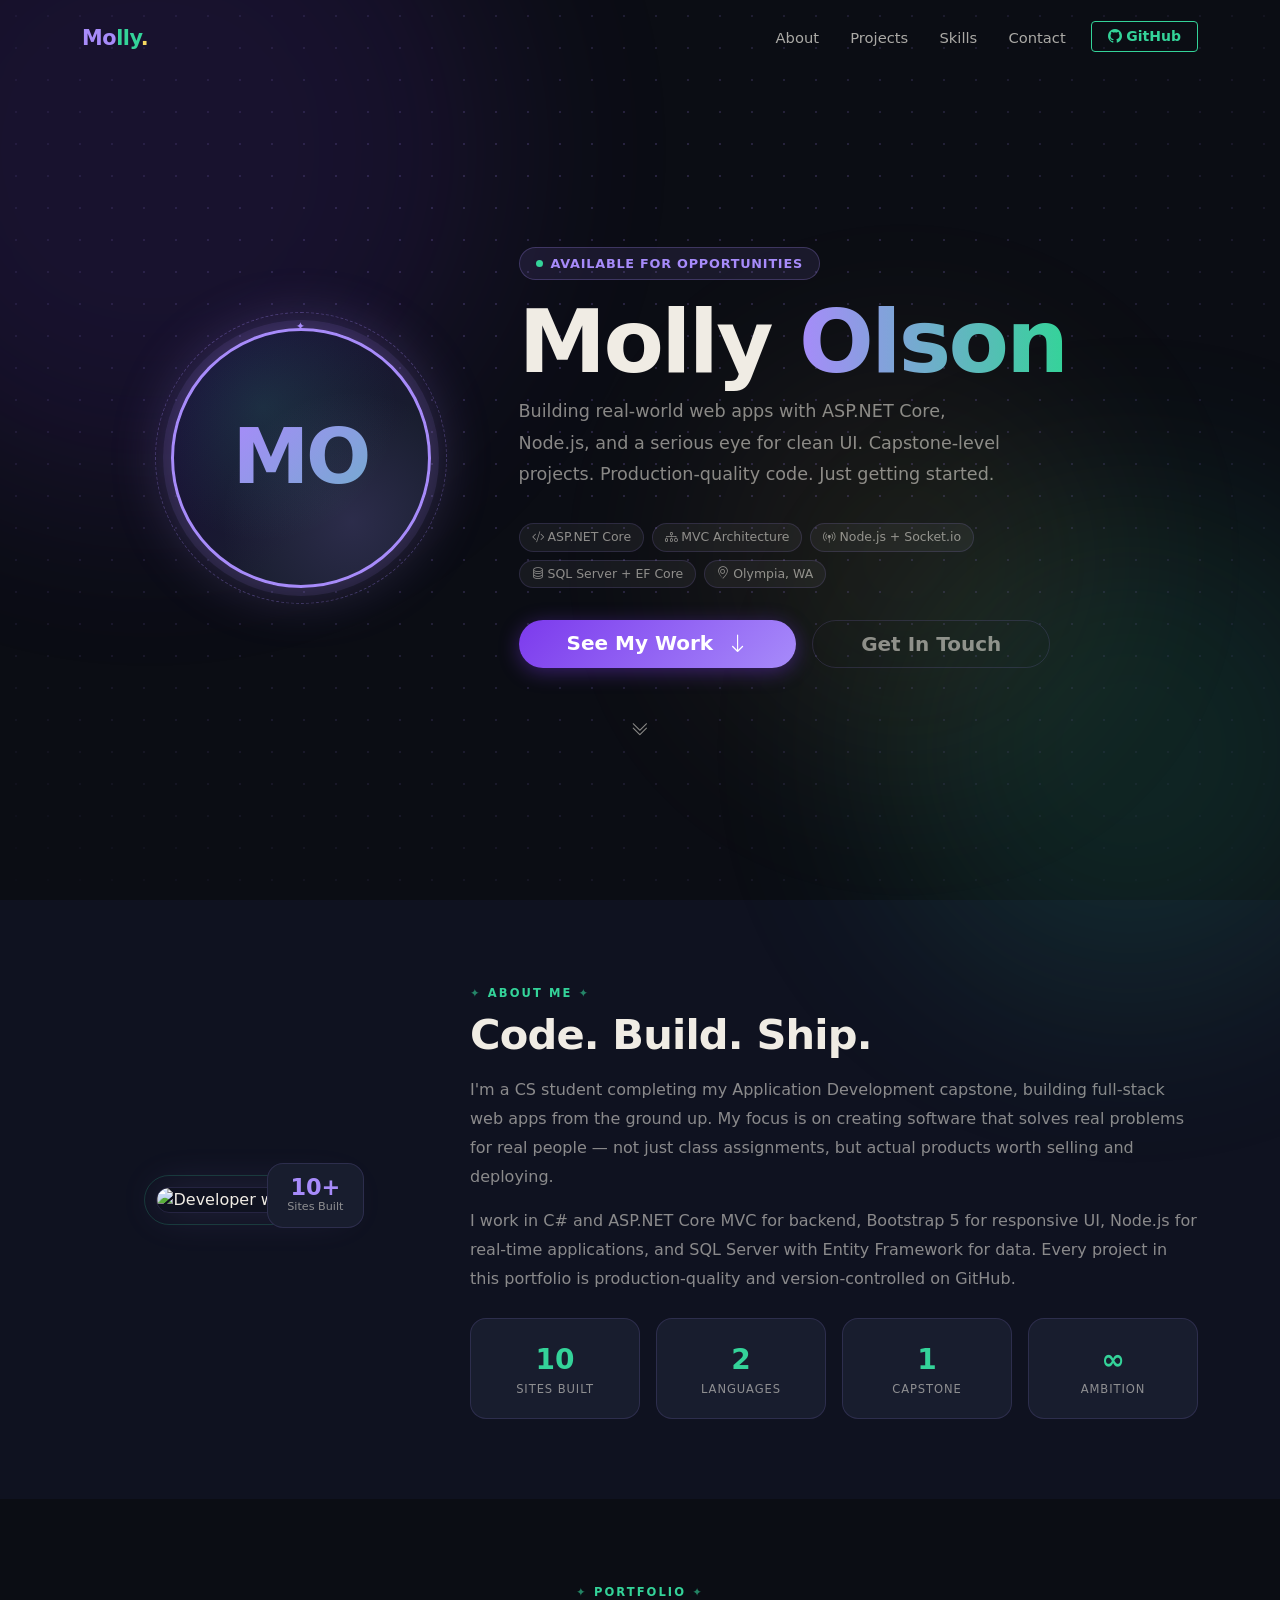
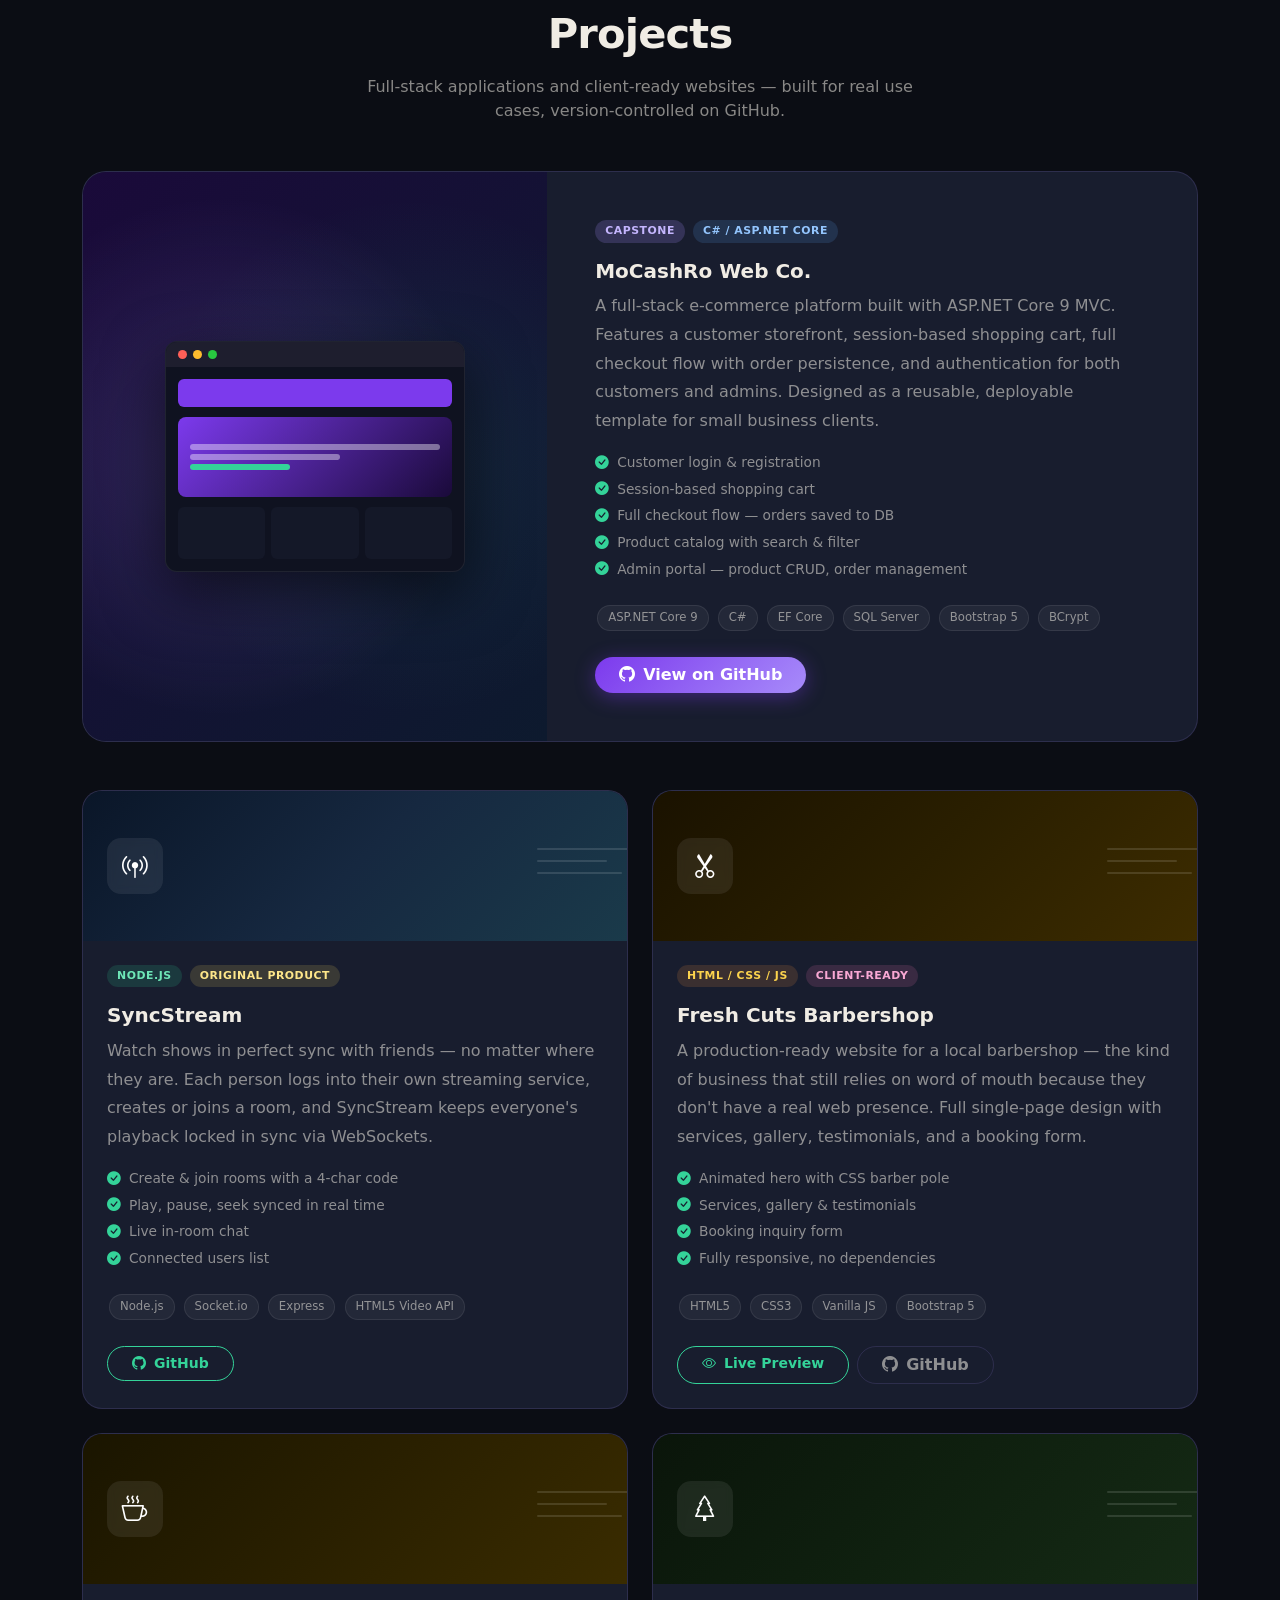
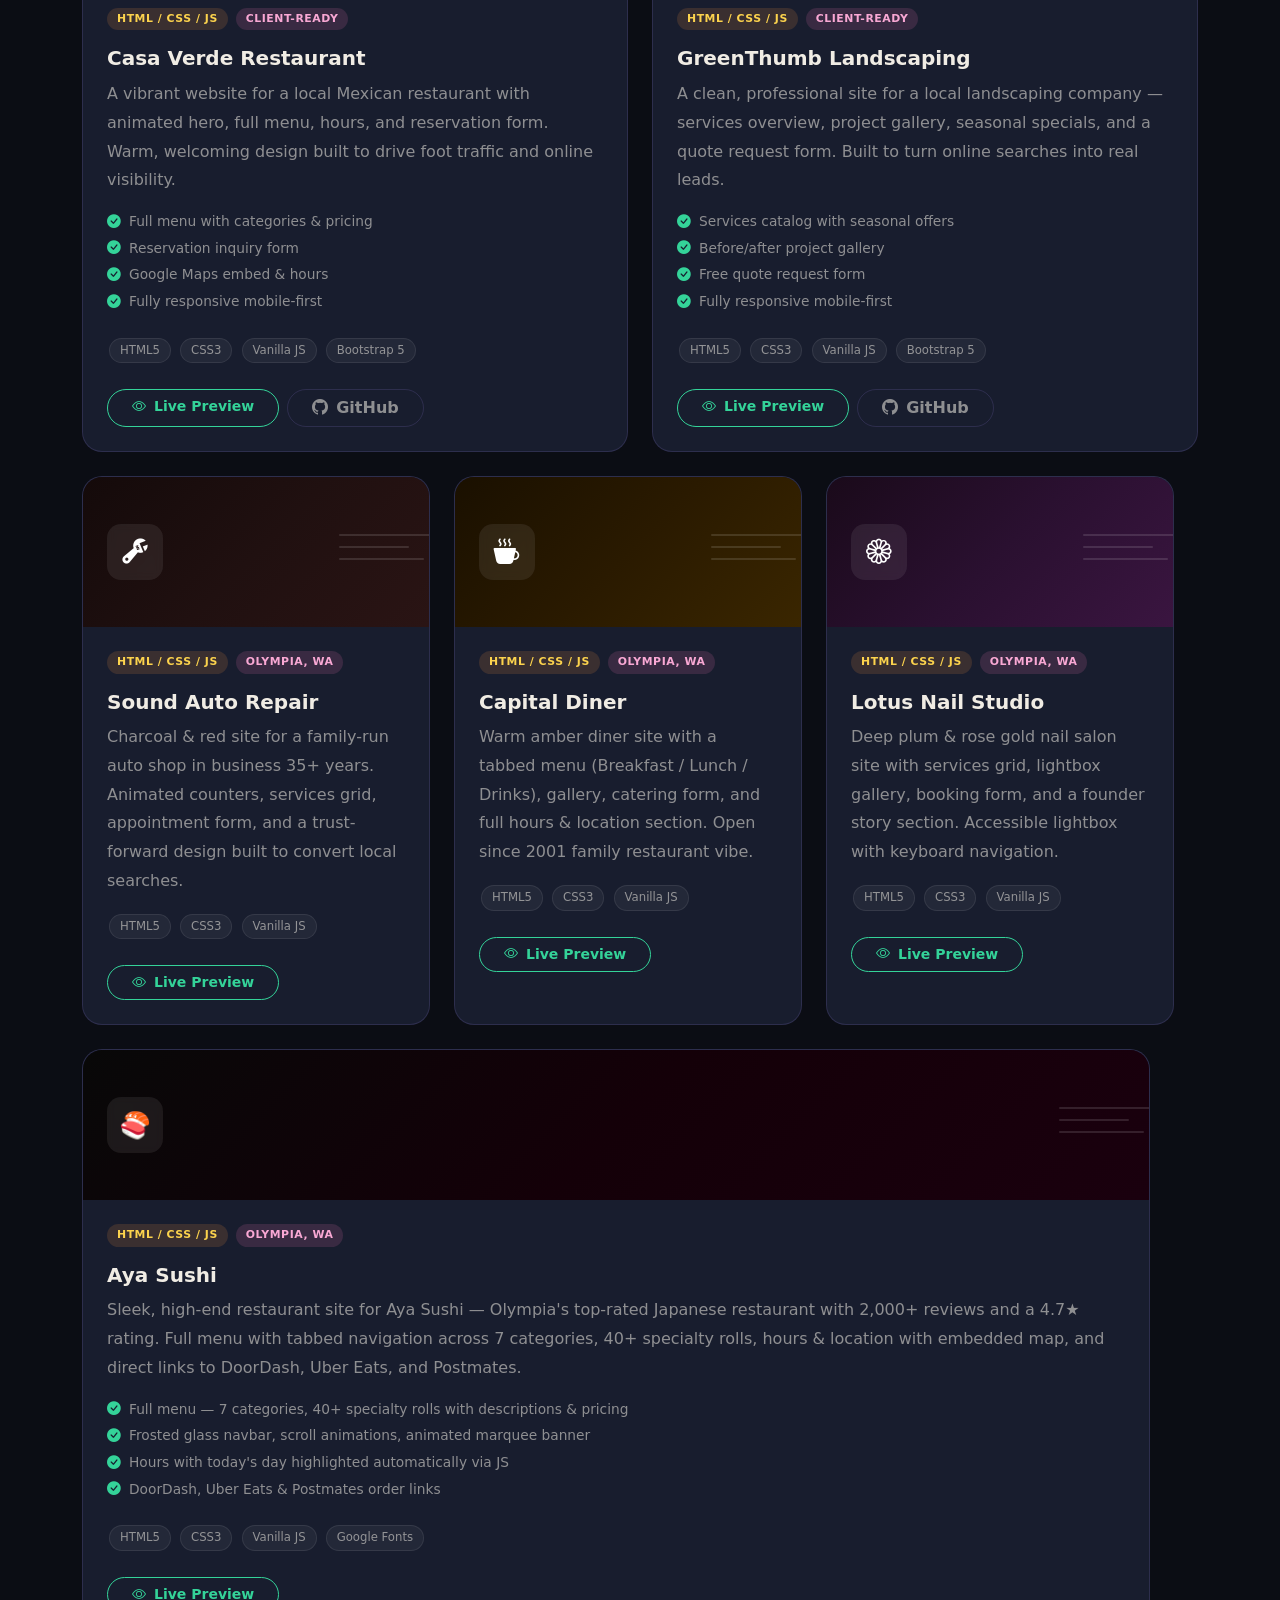
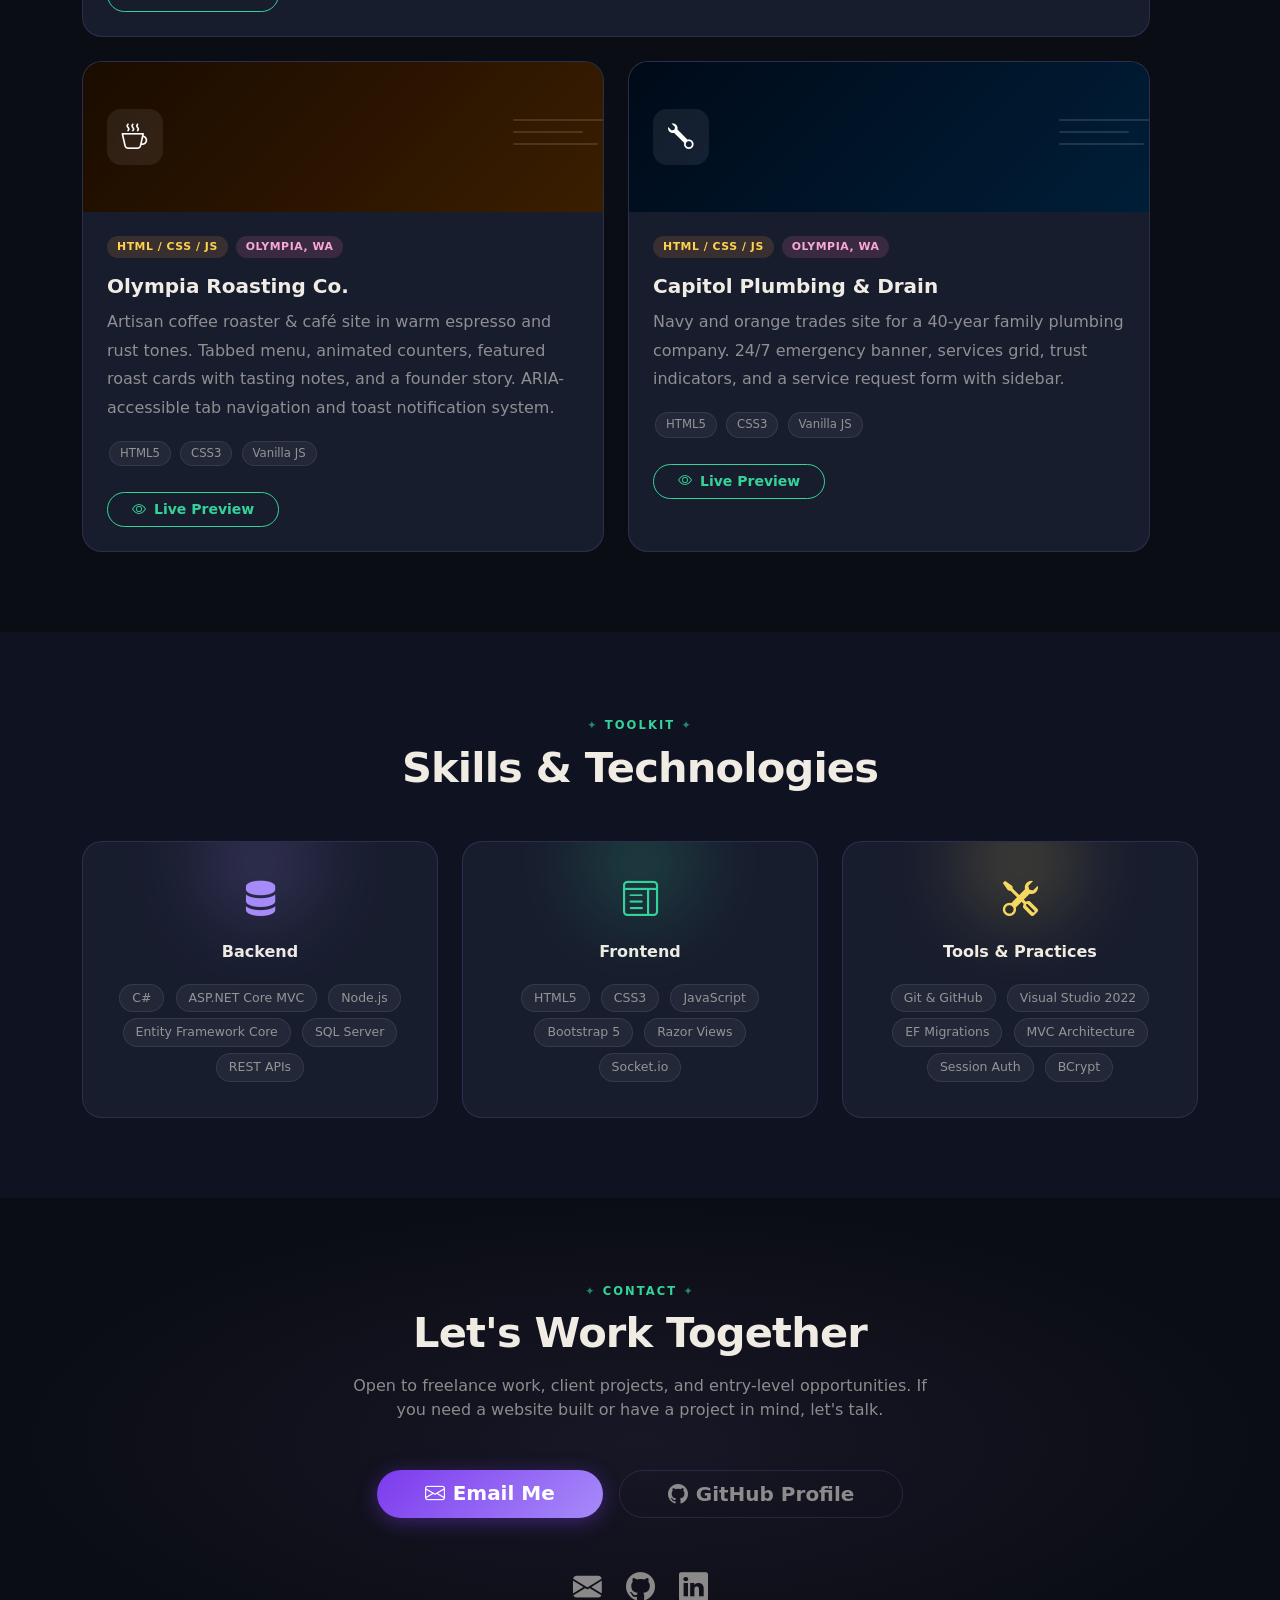
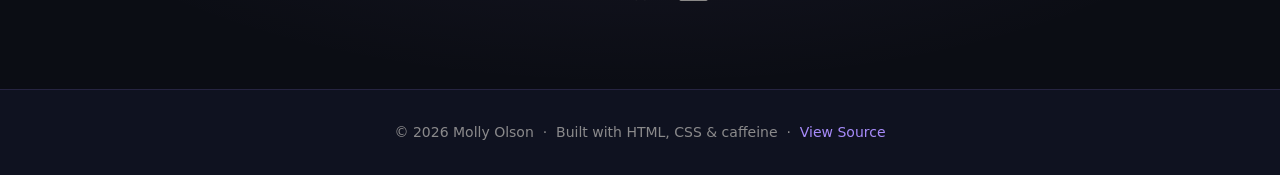
==== commit 00843eba: "Remove floating code window from hero Co-Authored-By: Claude Sonnet 4.6 <noreply@anthropic.com>" ====
--- a/index.html
+++ b/index.html
@@ -45,25 +45,7 @@
     <!-- Dot grid background -->
     <div class="hero-grid-bg"></div>
 
-    <!-- Floating code window decoration -->
-    <div class="code-window" aria-hidden="true">
-      <div class="cw-bar"><span></span><span></span><span></span></div>
-      <div class="cw-body">
-        <div class="cw-line"><span class="cw-kw">public class</span> <span class="cw-cls">Tiger</span></div>
-        <div class="cw-line">{</div>
-        <div class="cw-line cw-indent"><span class="cw-kw">public</span> <span class="cw-typ">string</span> Name { <span class="cw-kw">get</span>; <span class="cw-kw">set</span>; }</div>
-        <div class="cw-line cw-indent"><span class="cw-kw">public</span> <span class="cw-typ">int</span> Hunger { <span class="cw-kw">get</span>; <span class="cw-kw">set</span>; } = <span class="cw-num">50</span>;</div>
-        <div class="cw-line cw-indent"><span class="cw-kw">public</span> <span class="cw-typ">void</span> <span class="cw-fn">Feed</span>()</div>
-        <div class="cw-line cw-indent">{</div>
-        <div class="cw-line cw-indent2">Hunger -= <span class="cw-num">20</span>;</div>
-        <div class="cw-line cw-indent">}</div>
-        <div class="cw-line">}</div>
-        <div class="cw-line cw-blank"></div>
-        <div class="cw-line"><span class="cw-comment">// building real things since 2024</span></div>
-      </div>
-    </div>
-
-    <div class="container position-relative" style="z-index:1;">
+<div class="container position-relative" style="z-index:1;">
       <div class="row align-items-center g-5 justify-content-center">
 
         <!-- Avatar -->
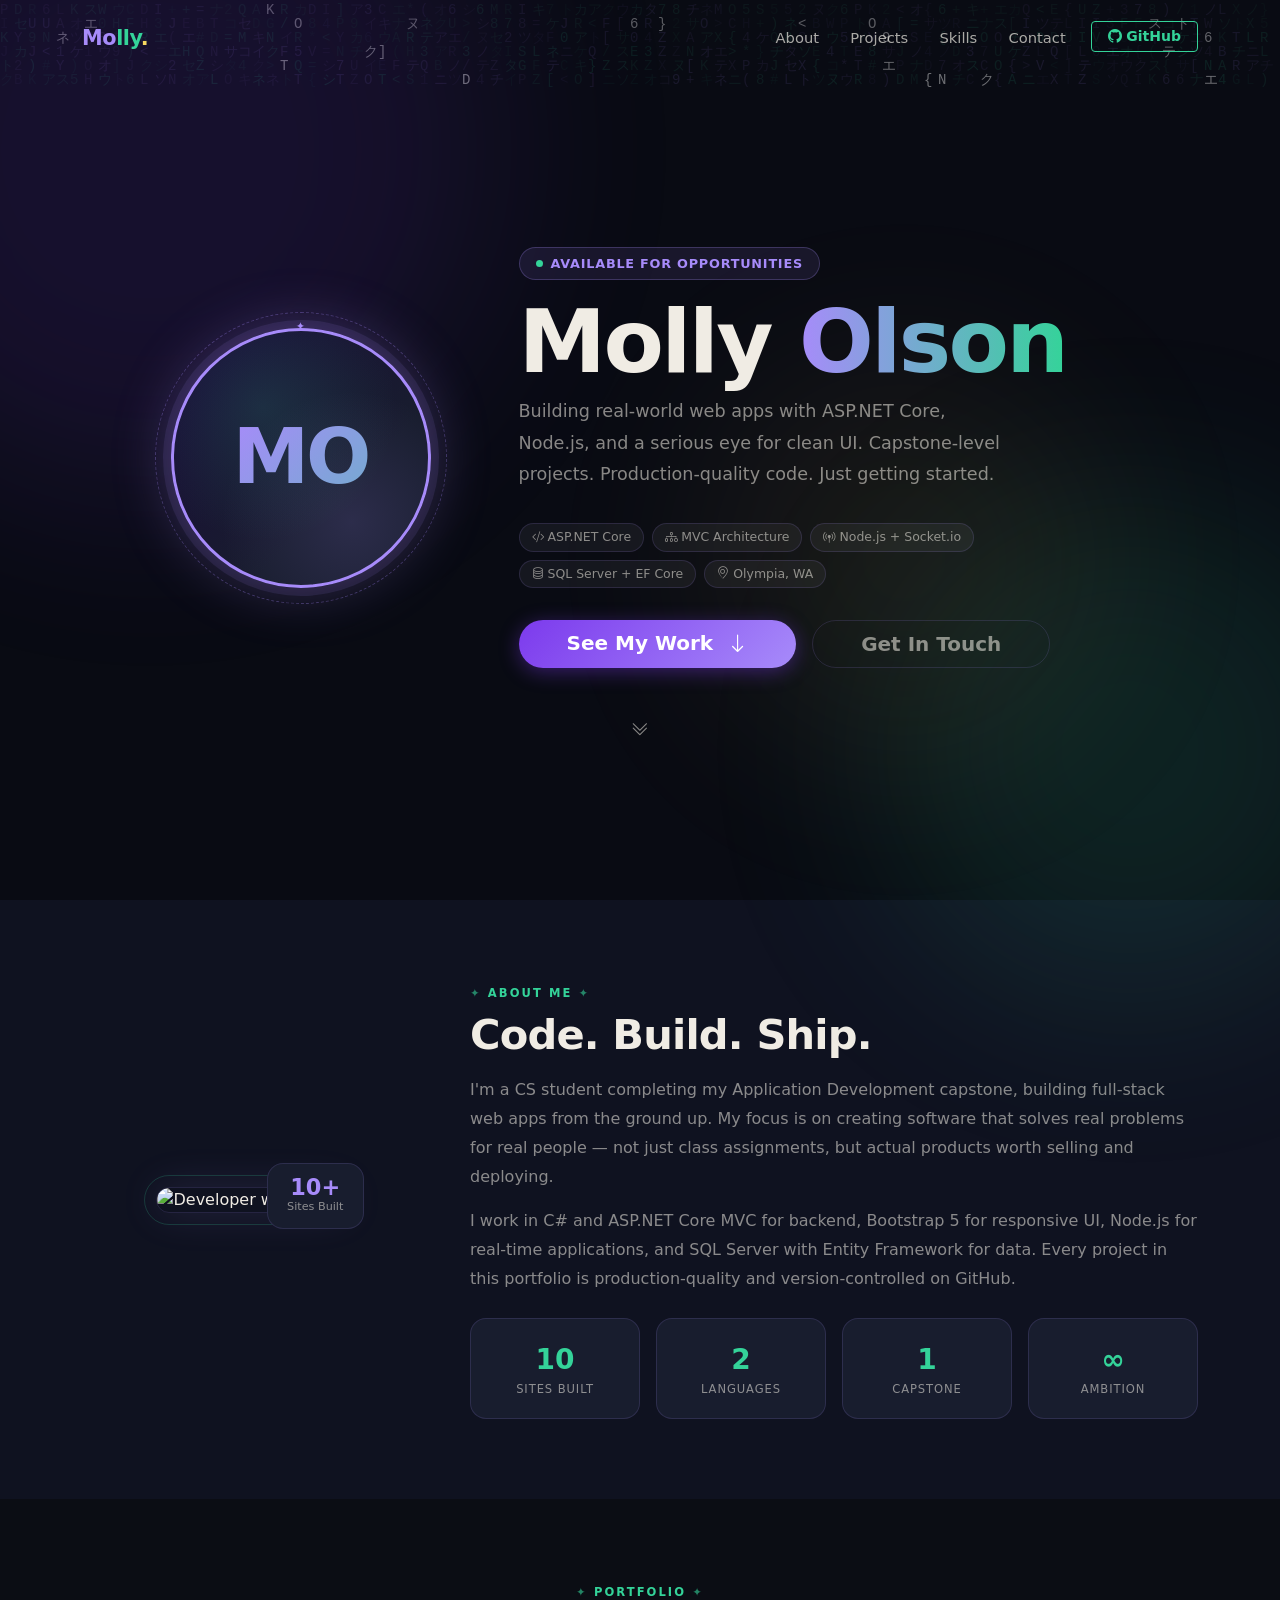
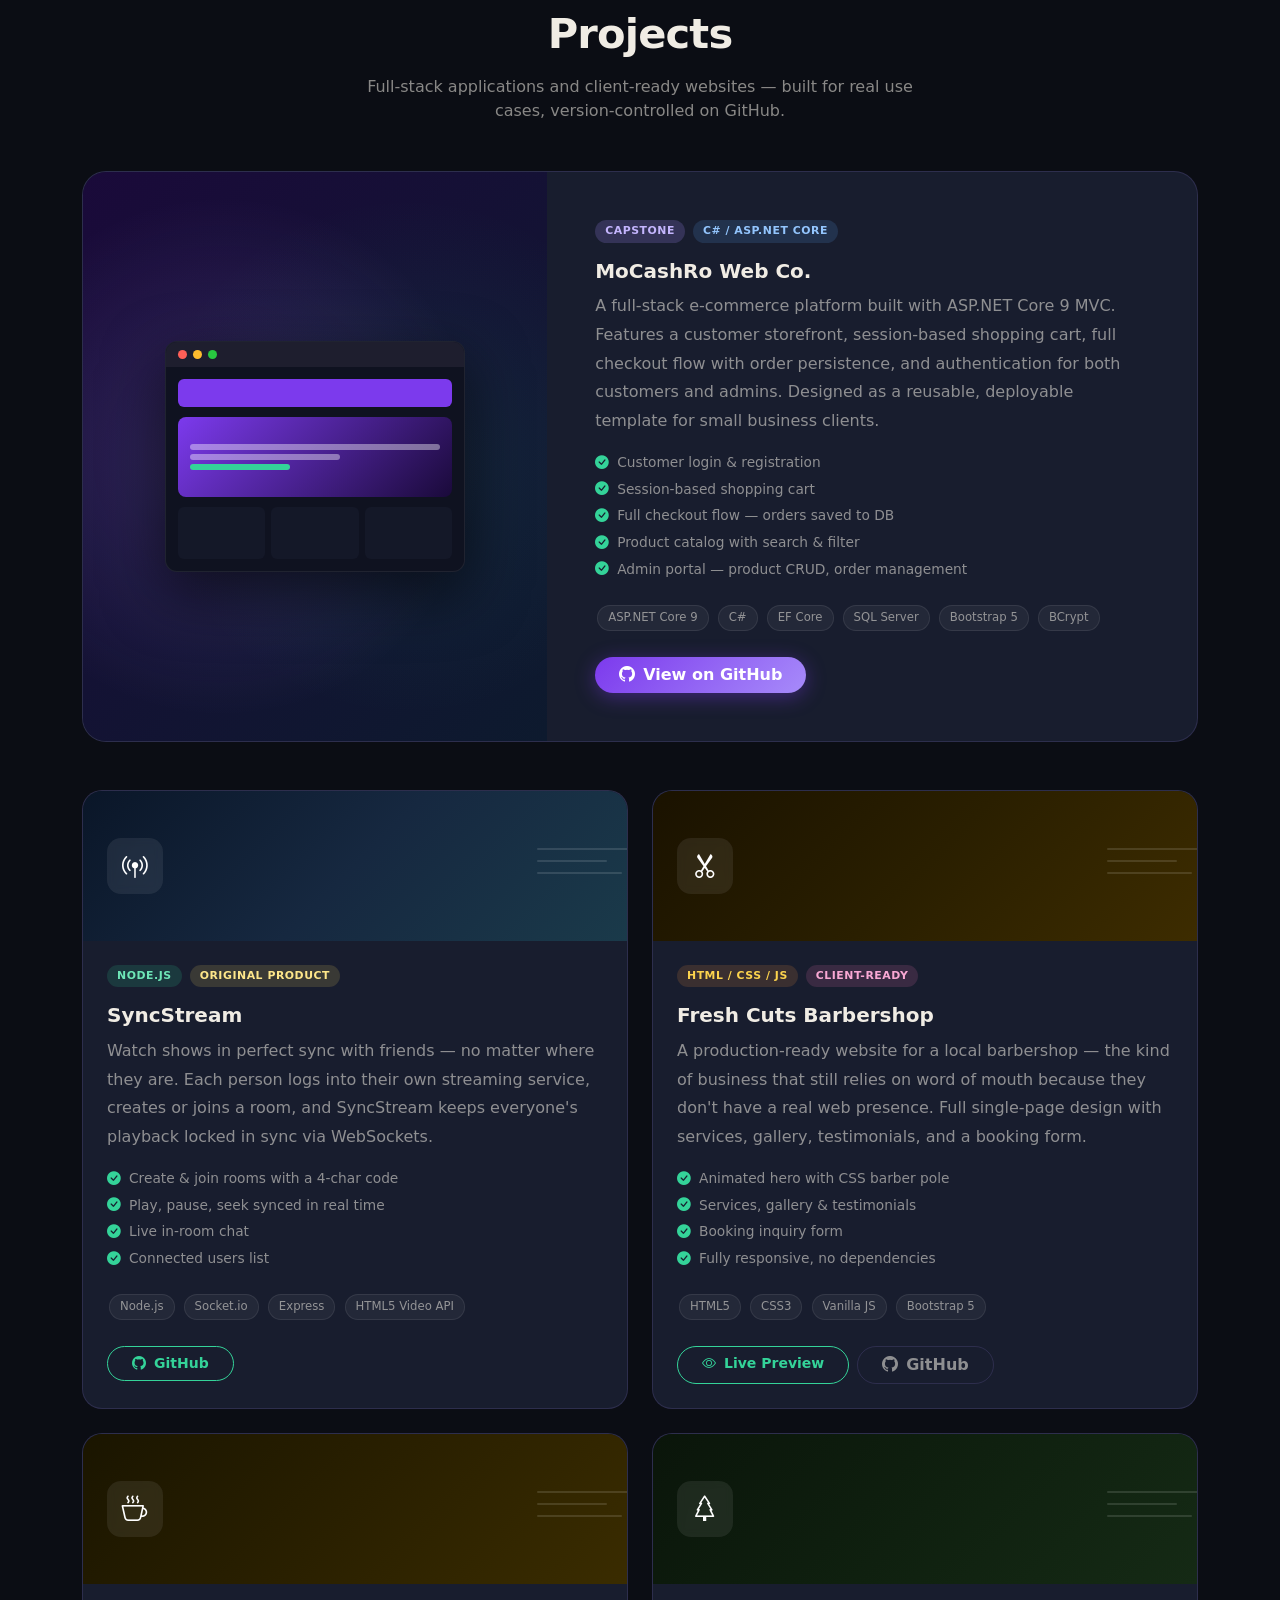
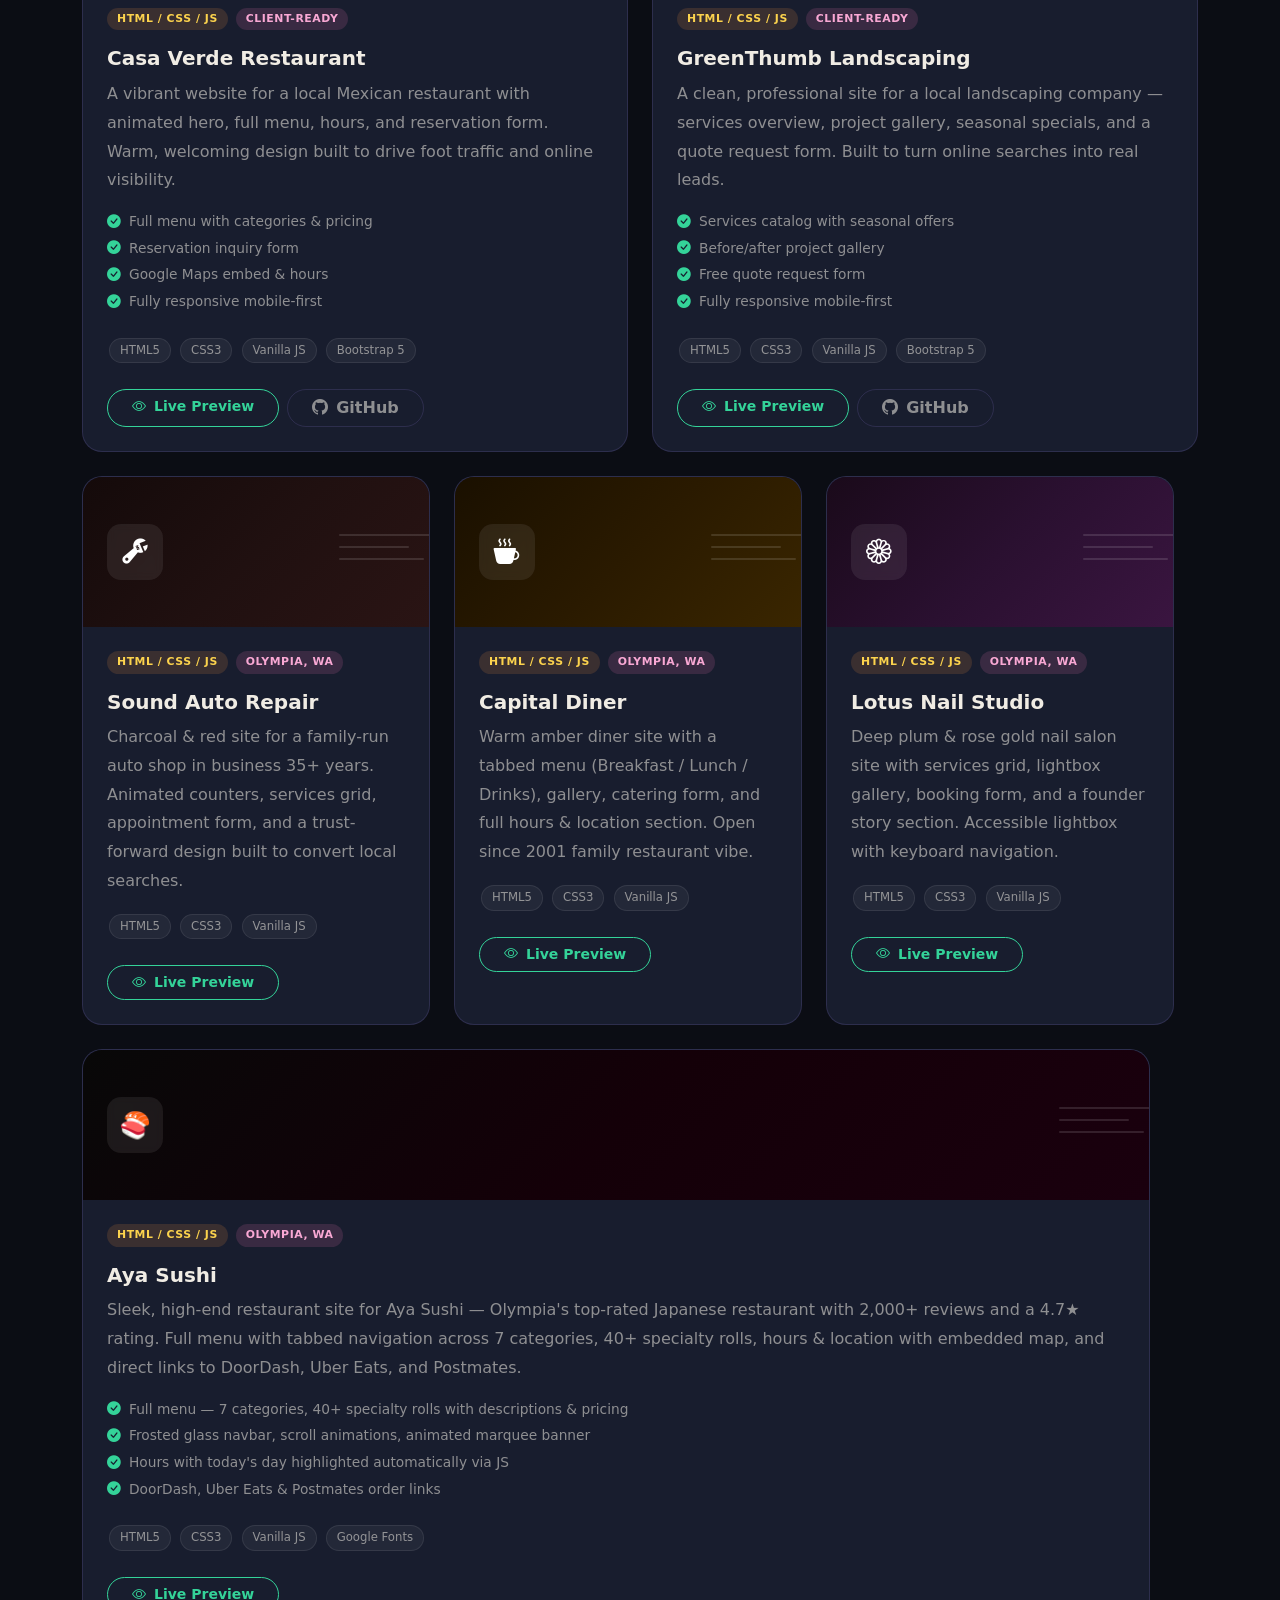
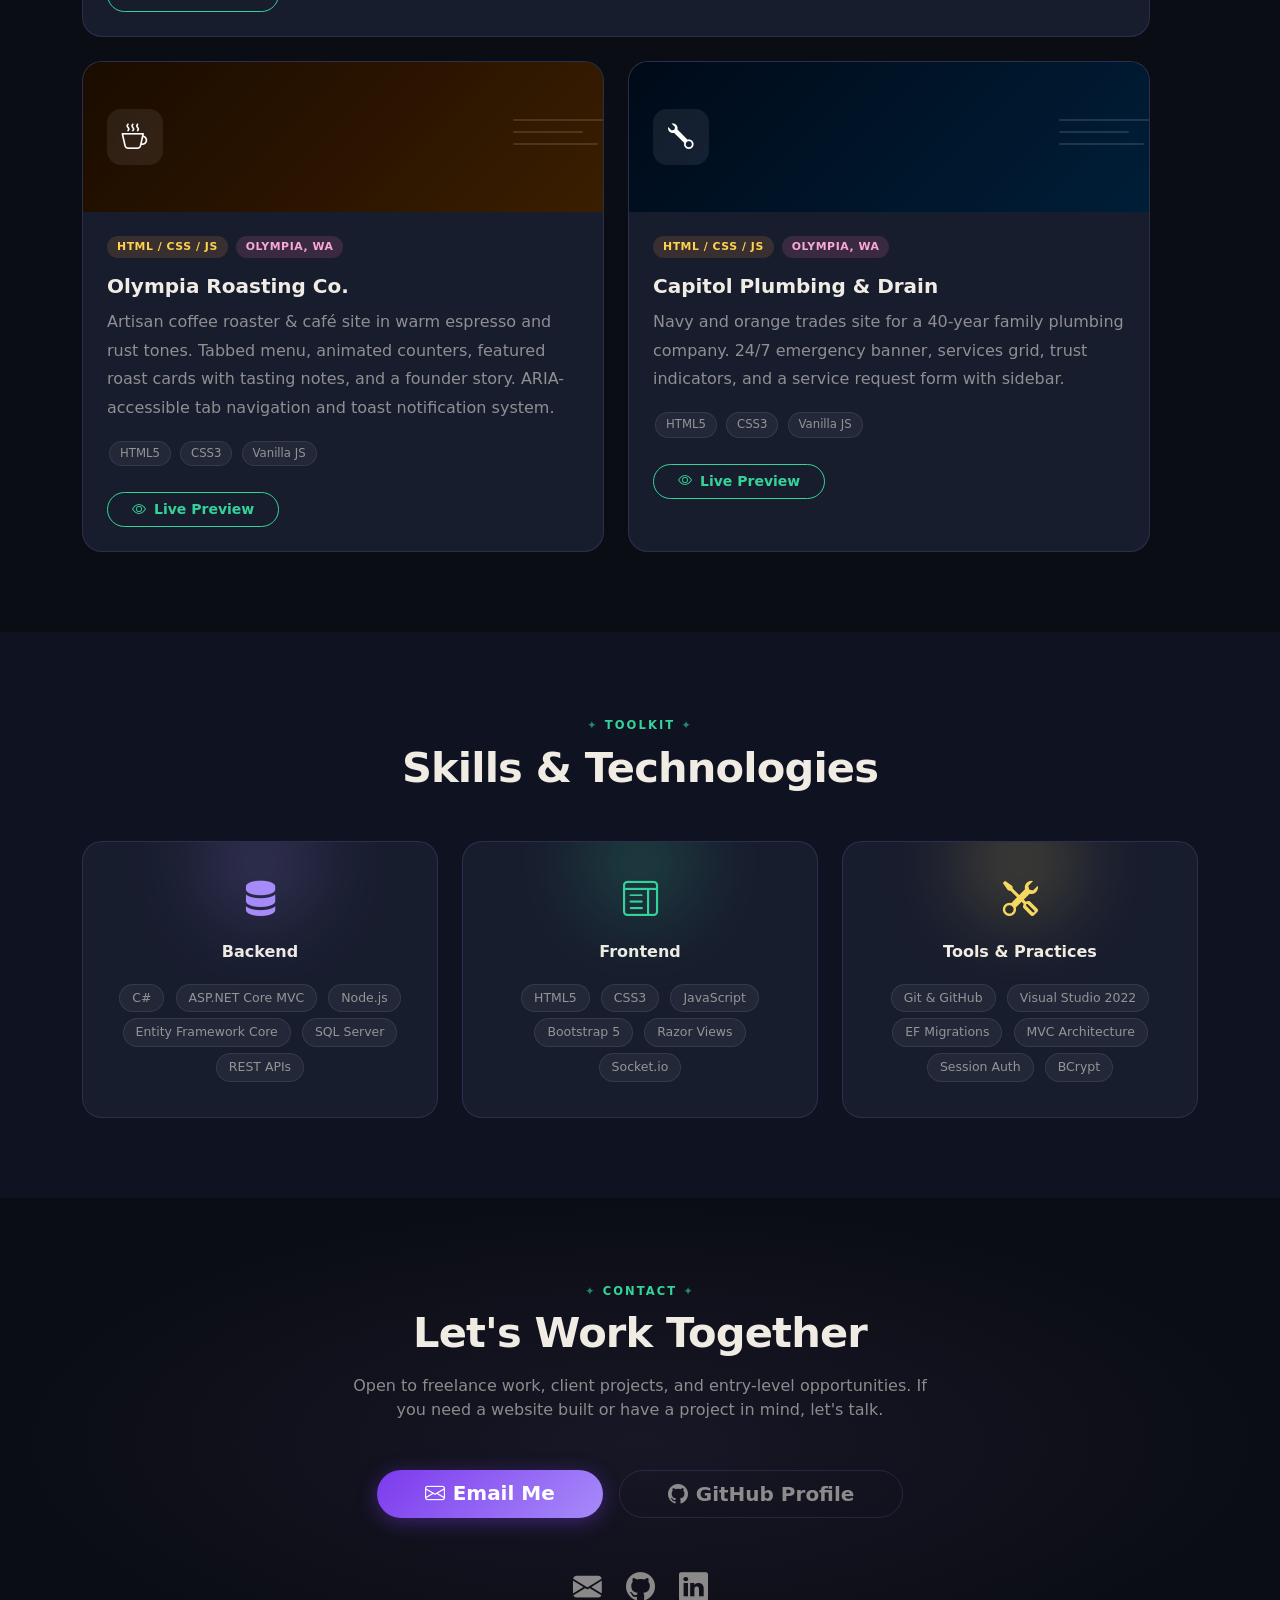
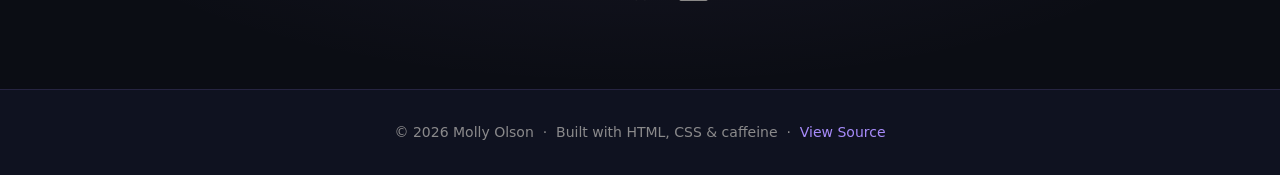
==== commit 4ee94bc4: "Add matrix rain background, remove dot grid Co-Authored-By: Claude Sonnet 4.6 <noreply@anthropic.com" ====
--- a/index.html
+++ b/index.html
@@ -9,6 +9,9 @@
   <link rel="stylesheet" href="portfolio.css" />
 </head>
 <body>
+
+  <!-- Matrix rain canvas -->
+  <canvas id="matrix-rain"></canvas>
 
   <!-- Ambient orbs (background atmosphere) -->
   <div class="orb orb-1"></div>
@@ -43,7 +46,6 @@
   <!-- ── Hero ───────────────────────────────────────────────────────── -->
   <section id="hero" class="hero-section">
     <!-- Dot grid background -->
-    <div class="hero-grid-bg"></div>
 
 <div class="container position-relative" style="z-index:1;">
       <div class="row align-items-center g-5 justify-content-center">
@@ -700,5 +702,41 @@
 
   <script src="https://cdn.jsdelivr.net/npm/bootstrap@5.3.3/dist/js/bootstrap.bundle.min.js"></script>
   <script src="portfolio.js"></script>
+  <script>
+    (function () {
+      const canvas = document.getElementById('matrix-rain');
+      const ctx = canvas.getContext('2d');
+      const chars = 'アイウエオカキクケコサシスセソタチツテトナニヌネノABCDEFGHIJKLMNOPQRSTUVWXYZ0123456789<>{}[]()=+/*#';
+      const fontSize = 14;
+      let cols, drops;
+
+      function resize() {
+        canvas.width  = window.innerWidth;
+        canvas.height = window.innerHeight;
+        cols  = Math.floor(canvas.width / fontSize);
+        drops = Array(cols).fill(1);
+      }
+
+      function draw() {
+        ctx.fillStyle = 'rgba(11,13,20,0.05)';
+        ctx.fillRect(0, 0, canvas.width, canvas.height);
+        ctx.font = fontSize + 'px monospace';
+        for (let i = 0; i < drops.length; i++) {
+          const ch = chars[Math.floor(Math.random() * chars.length)];
+          const bright = Math.random() > 0.97;
+          ctx.fillStyle = bright ? '#ffffff' : (Math.random() > 0.5 ? '#a78bfa' : '#34d399');
+          ctx.globalAlpha = bright ? 0.9 : (0.08 + Math.random() * 0.18);
+          ctx.fillText(ch, i * fontSize, drops[i] * fontSize);
+          ctx.globalAlpha = 1;
+          if (drops[i] * fontSize > canvas.height && Math.random() > 0.975) drops[i] = 0;
+          drops[i]++;
+        }
+      }
+
+      resize();
+      window.addEventListener('resize', resize);
+      setInterval(draw, 50);
+    })();
+  </script>
 </body>
 </html>
--- a/portfolio.css
+++ b/portfolio.css
@@ -37,7 +37,7 @@
   filter: blur(100px);
   opacity: 0.12;
   pointer-events: none;
-  z-index: 0;
+  z-index: 1;
   animation: drift 18s ease-in-out infinite alternate;
 }
 .orb-1 { width:700px;height:700px;background:var(--amethyst-d);top:-200px;left:-200px; animation-duration:20s; }
@@ -445,13 +445,11 @@
   padding:2rem 0; text-align:center;
 }
 
-/* ── Hero dot-grid background ────────────────────────────────────────── */
-.hero-grid-bg {
-  position: absolute; inset: 0; z-index: 0; pointer-events: none;
-  background-image: radial-gradient(rgba(167,139,250,.18) 1px, transparent 1px);
-  background-size: 32px 32px;
-  mask-image: radial-gradient(ellipse 80% 80% at 50% 40%, black 30%, transparent 100%);
-  -webkit-mask-image: radial-gradient(ellipse 80% 80% at 50% 40%, black 30%, transparent 100%);
+/* ── Matrix rain canvas ──────────────────────────────────────────────── */
+#matrix-rain {
+  position: fixed; inset: 0; z-index: 0;
+  pointer-events: none;
+  opacity: 0.45;
 }
 
 /* ── Floating code window ────────────────────────────────────────────── */
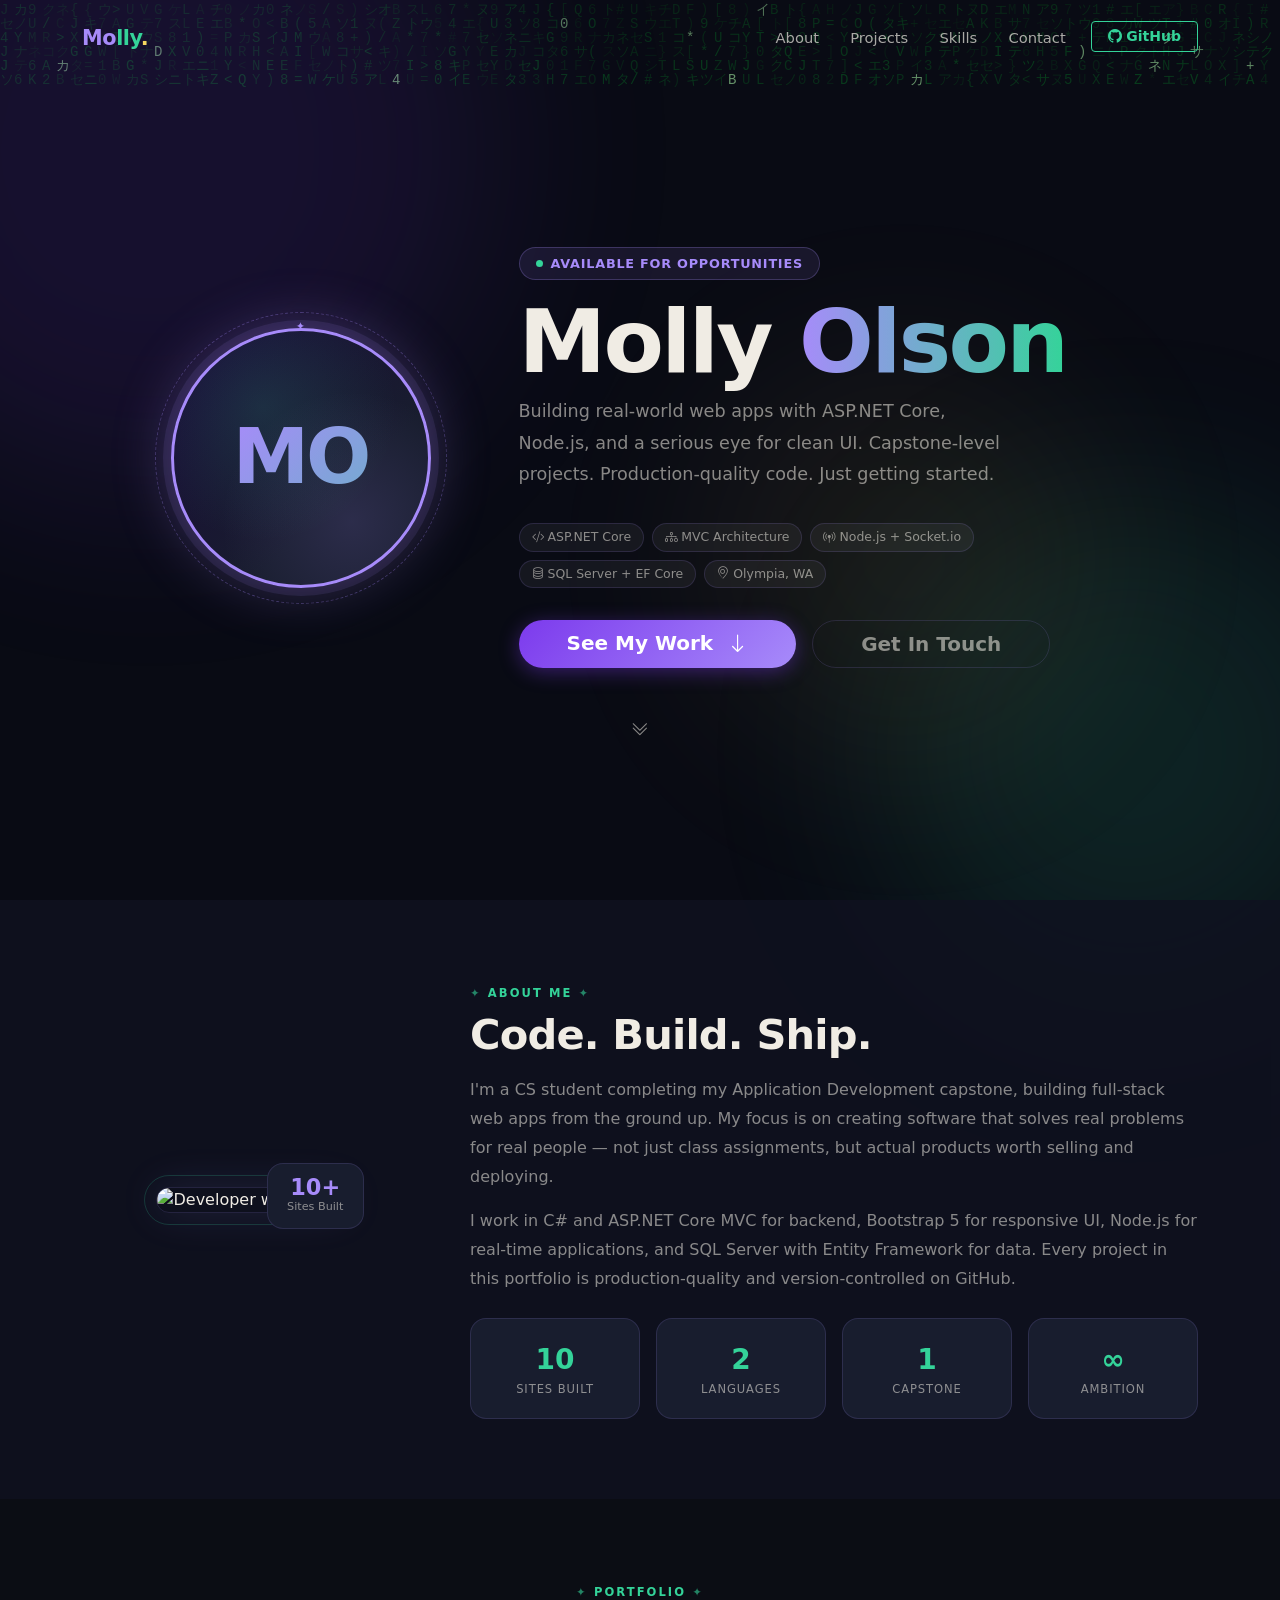
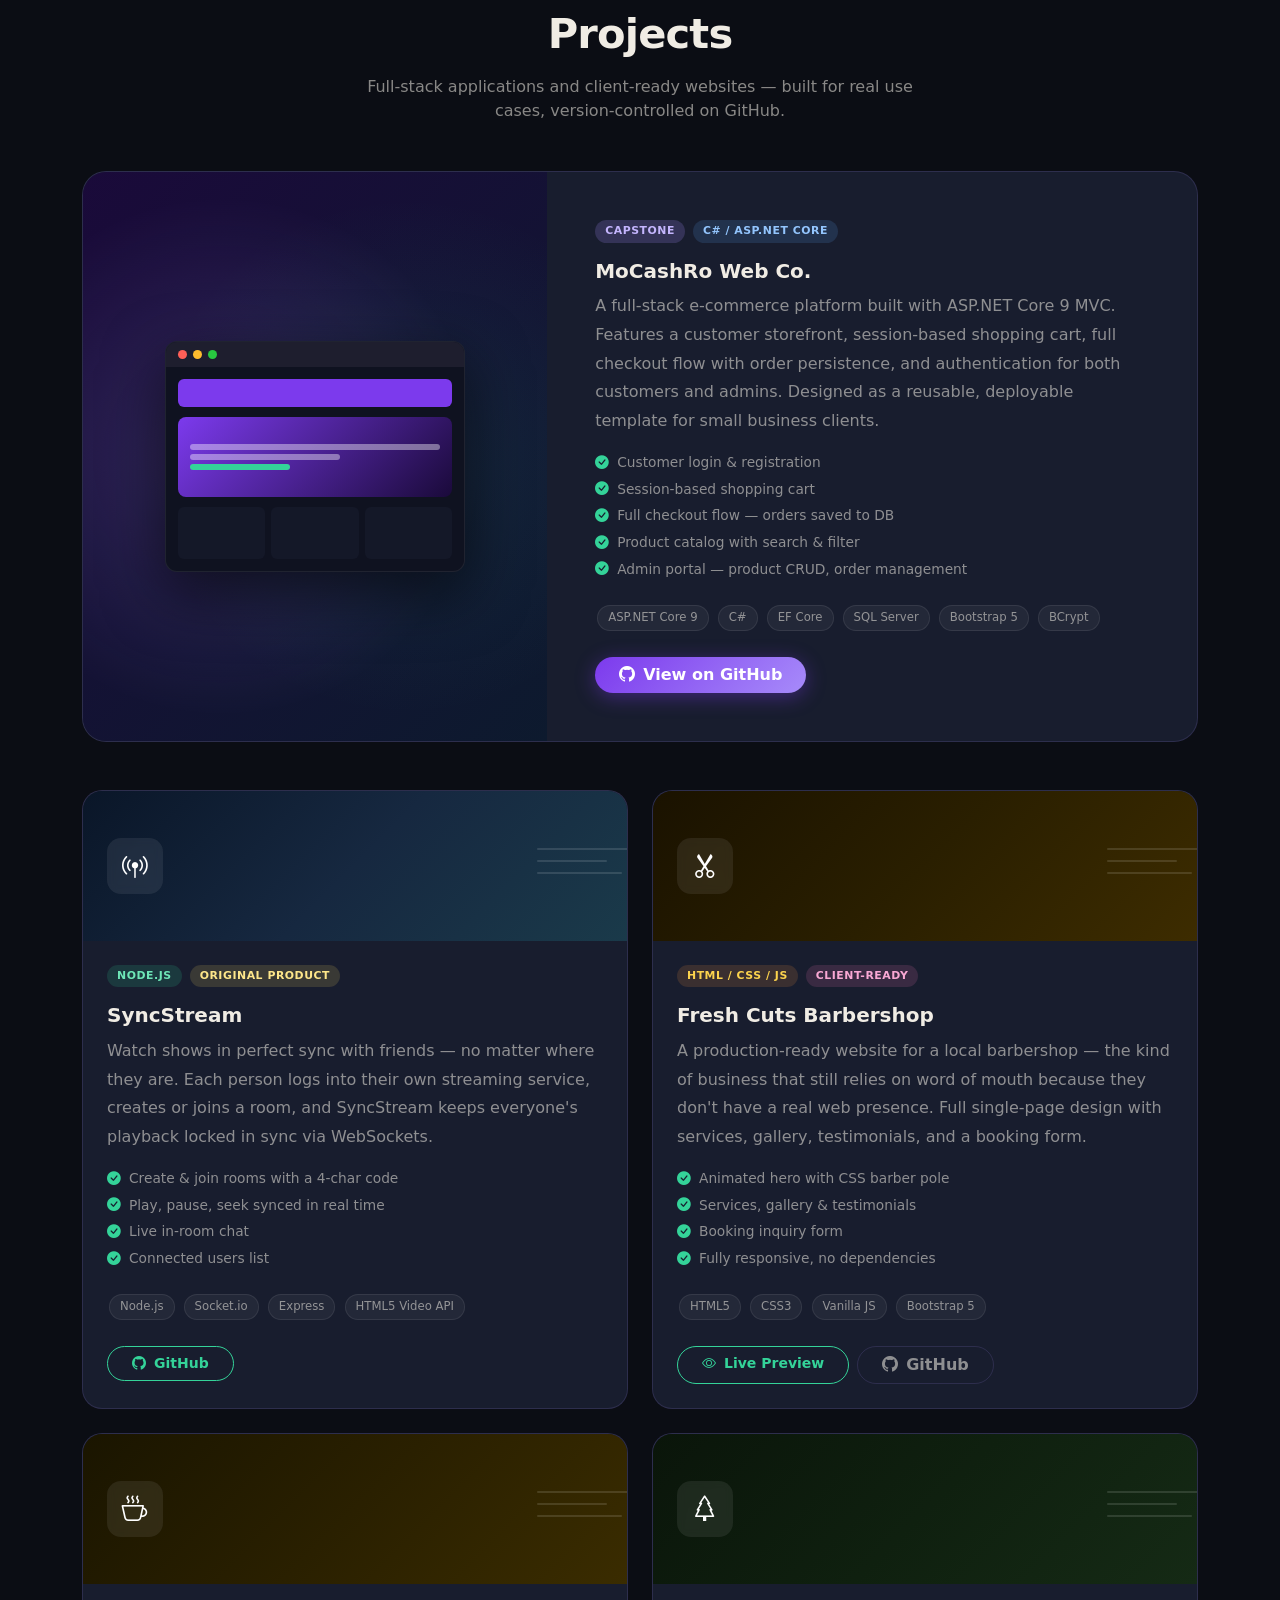
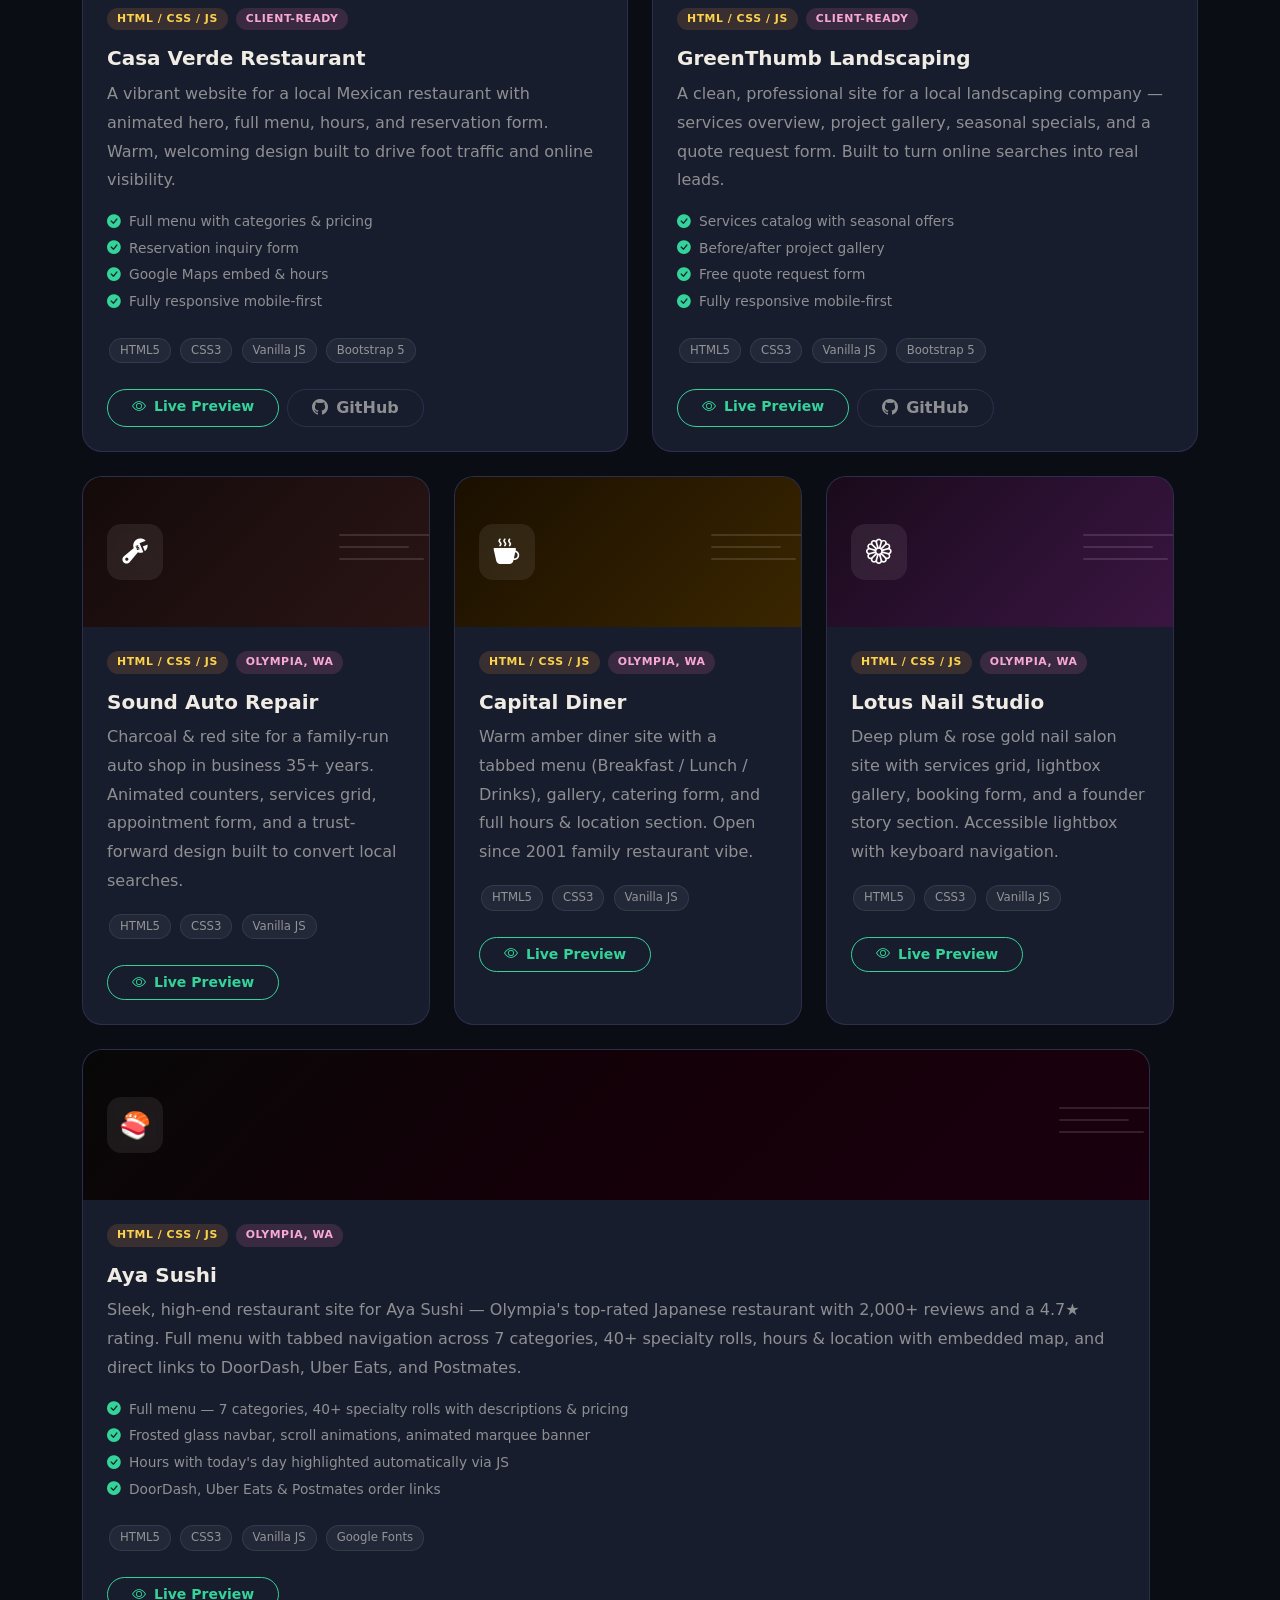
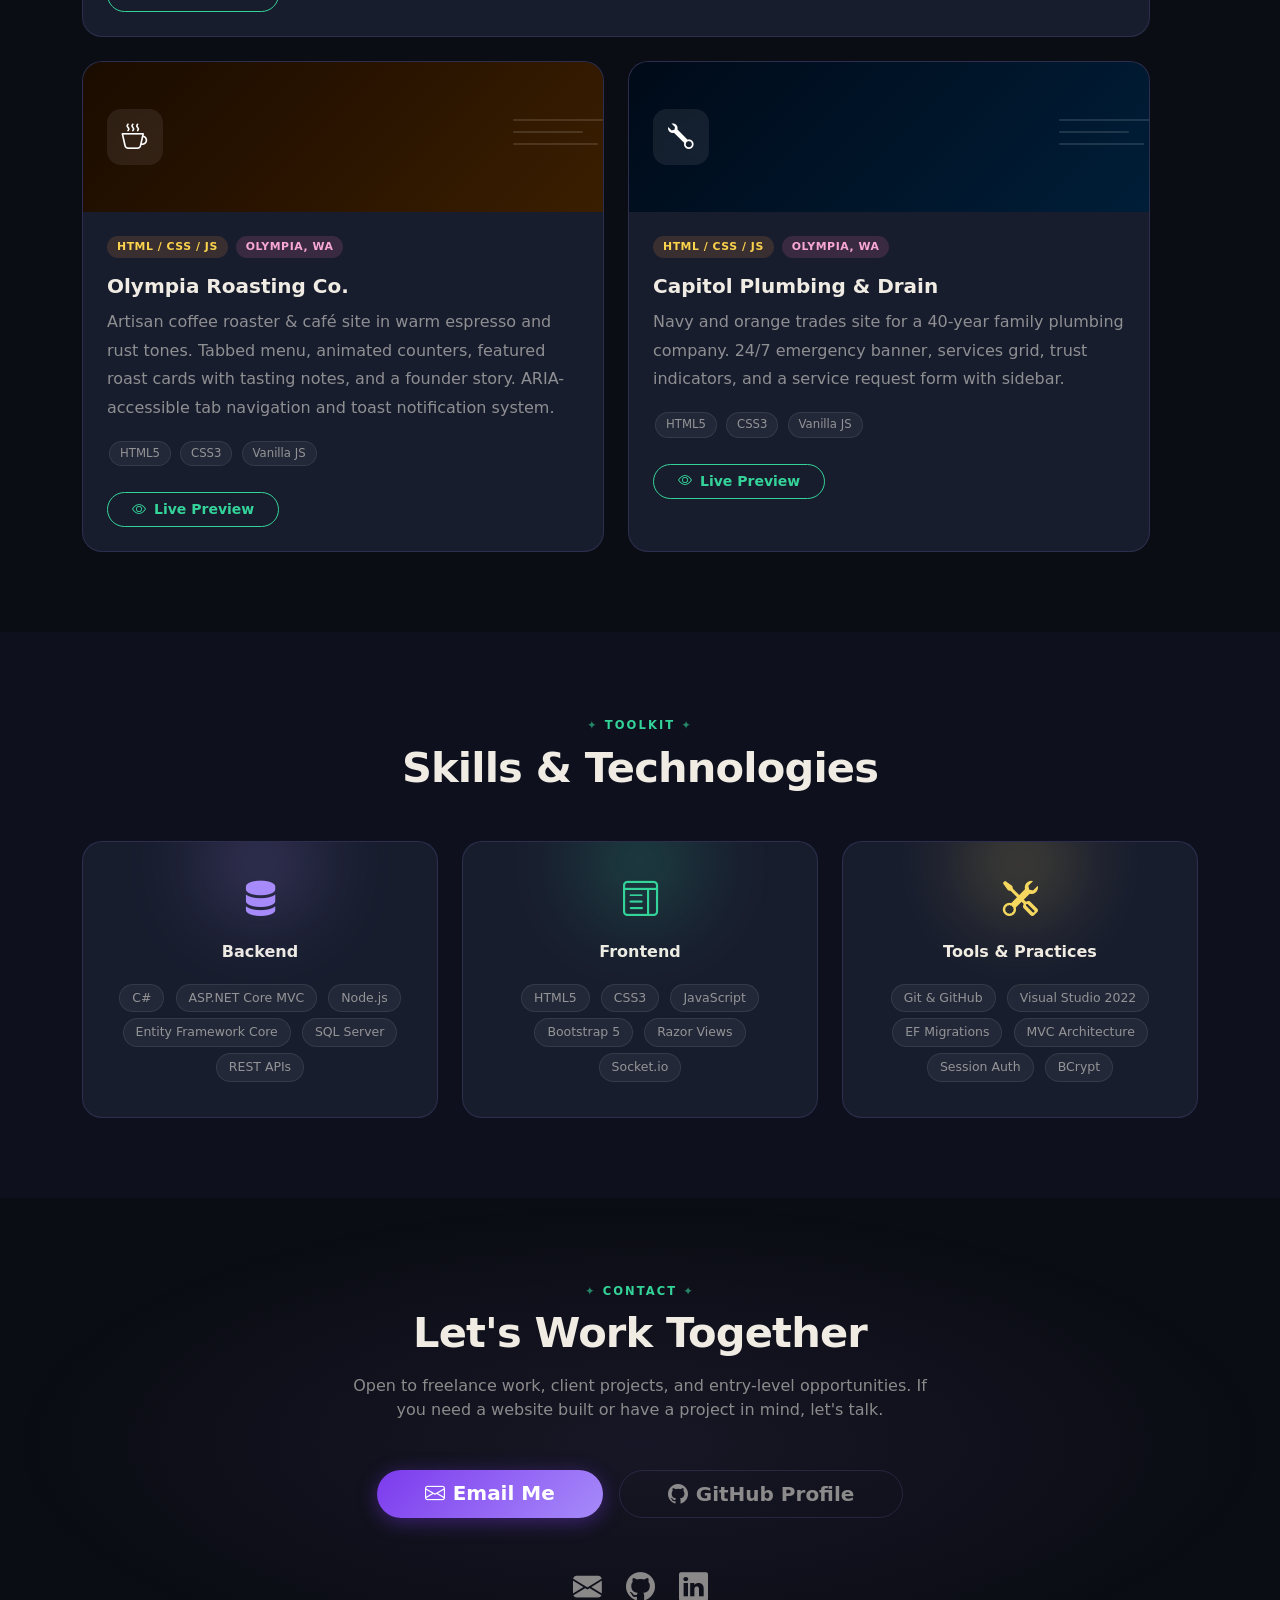
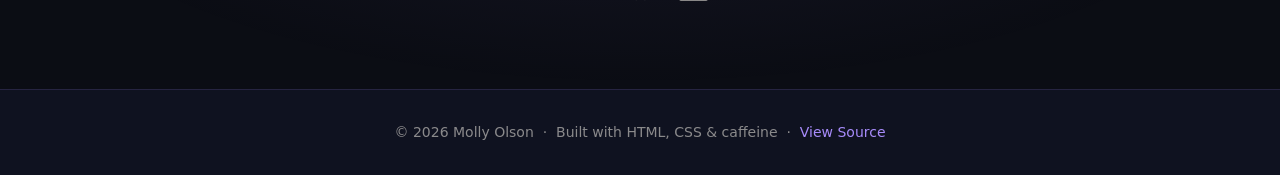
==== commit abd94fdf: "Matrix rain: pure green, runs behind entire page Co-Authored-By: Claude Sonnet 4.6 <noreply@anthropi" ====
--- a/index.html
+++ b/index.html
@@ -724,8 +724,8 @@
         for (let i = 0; i < drops.length; i++) {
           const ch = chars[Math.floor(Math.random() * chars.length)];
           const bright = Math.random() > 0.97;
-          ctx.fillStyle = bright ? '#ffffff' : (Math.random() > 0.5 ? '#a78bfa' : '#34d399');
-          ctx.globalAlpha = bright ? 0.9 : (0.08 + Math.random() * 0.18);
+          ctx.fillStyle = bright ? '#afffaf' : '#00ff41';
+          ctx.globalAlpha = bright ? 1 : (0.12 + Math.random() * 0.25);
           ctx.fillText(ch, i * fontSize, drops[i] * fontSize);
           ctx.globalAlpha = 1;
           if (drops[i] * fontSize > canvas.height && Math.random() > 0.975) drops[i] = 0;
--- a/portfolio.css
+++ b/portfolio.css
@@ -23,8 +23,11 @@
   overflow-x: hidden;
 }
 
+/* All sections sit above the canvas */
+section, nav, footer { position: relative; z-index: 1; }
+
 .py-6 { padding-top: 5rem; padding-bottom: 5rem; }
-.bg-2 { background: var(--bg-2); }
+.bg-2 { background: rgba(15,18,32,0.82); }
 .text-aurora  { color: var(--aurora) !important; }
 .text-amethyst{ color: var(--amethyst) !important; }
 .text-gold    { color: var(--gold) !important; }
@@ -449,7 +452,7 @@
 #matrix-rain {
   position: fixed; inset: 0; z-index: 0;
   pointer-events: none;
-  opacity: 0.45;
+  opacity: 0.55;
 }
 
 /* ── Floating code window ────────────────────────────────────────────── */
